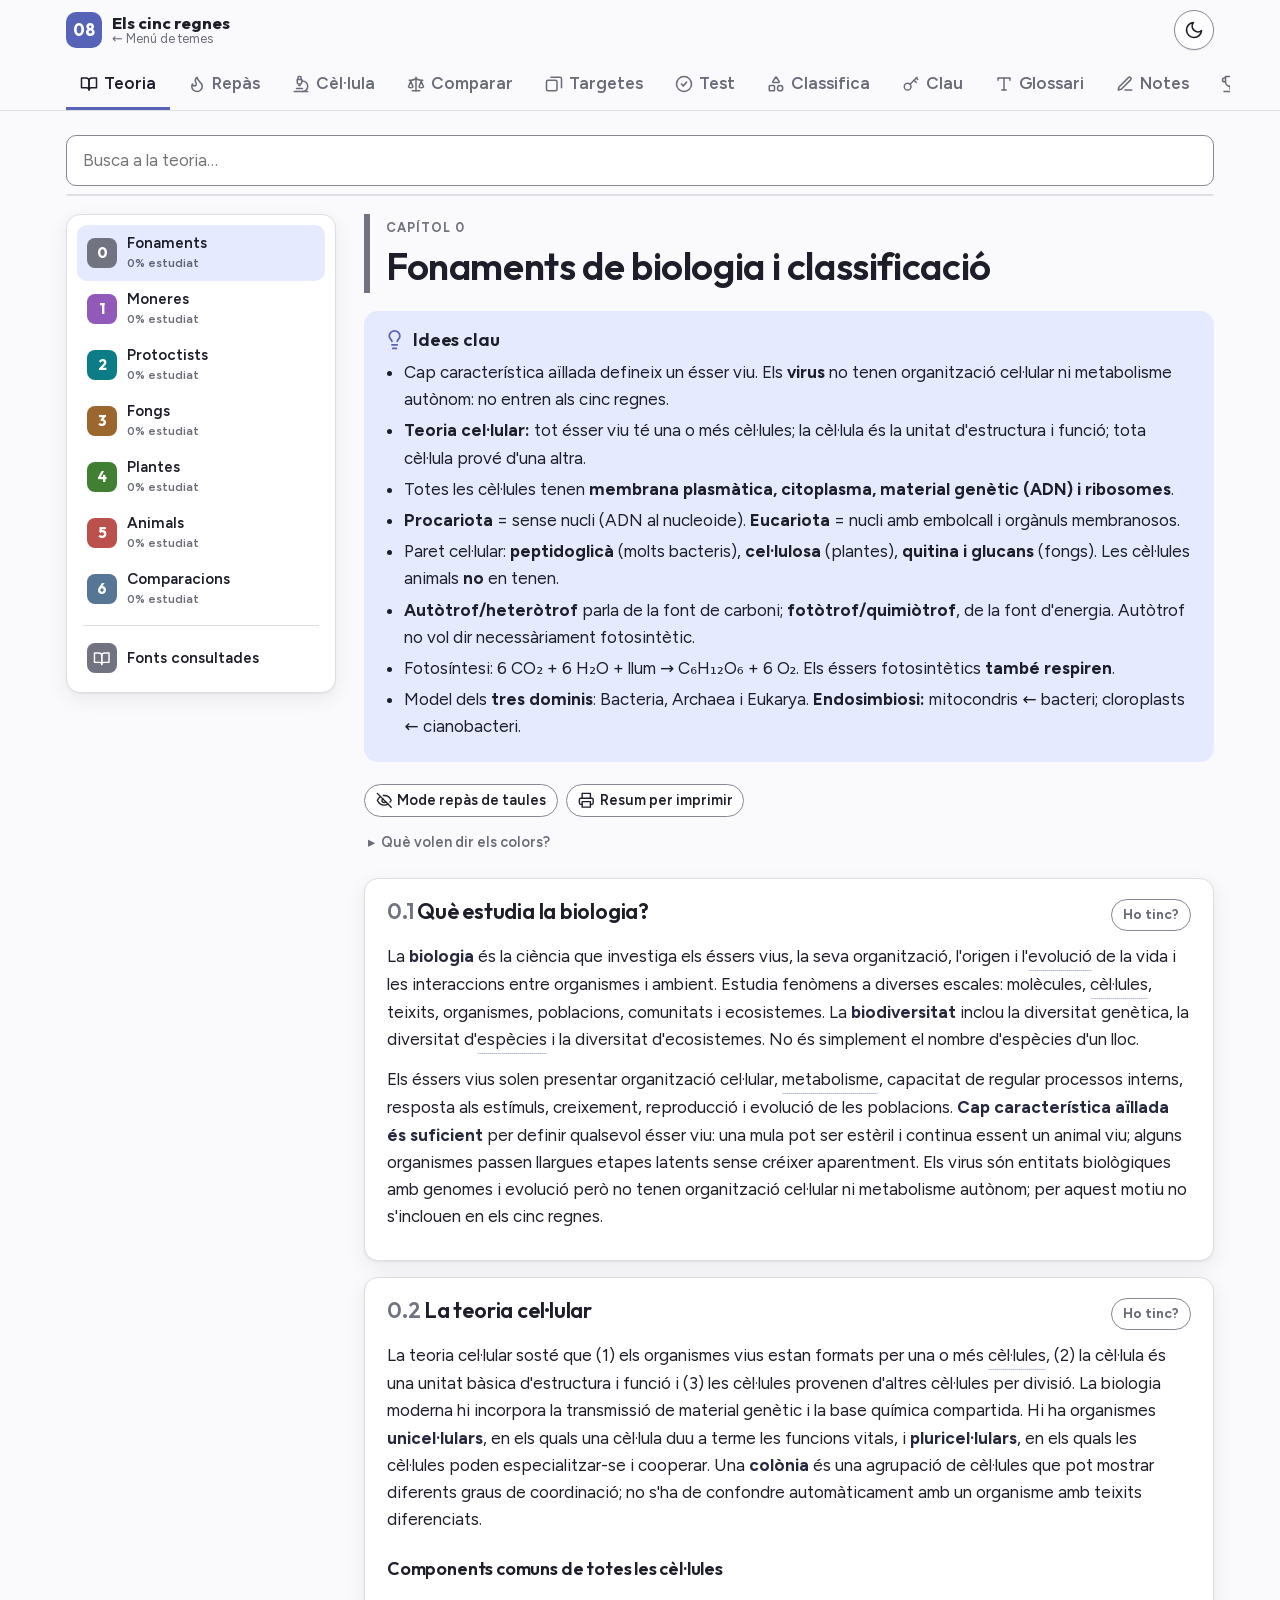
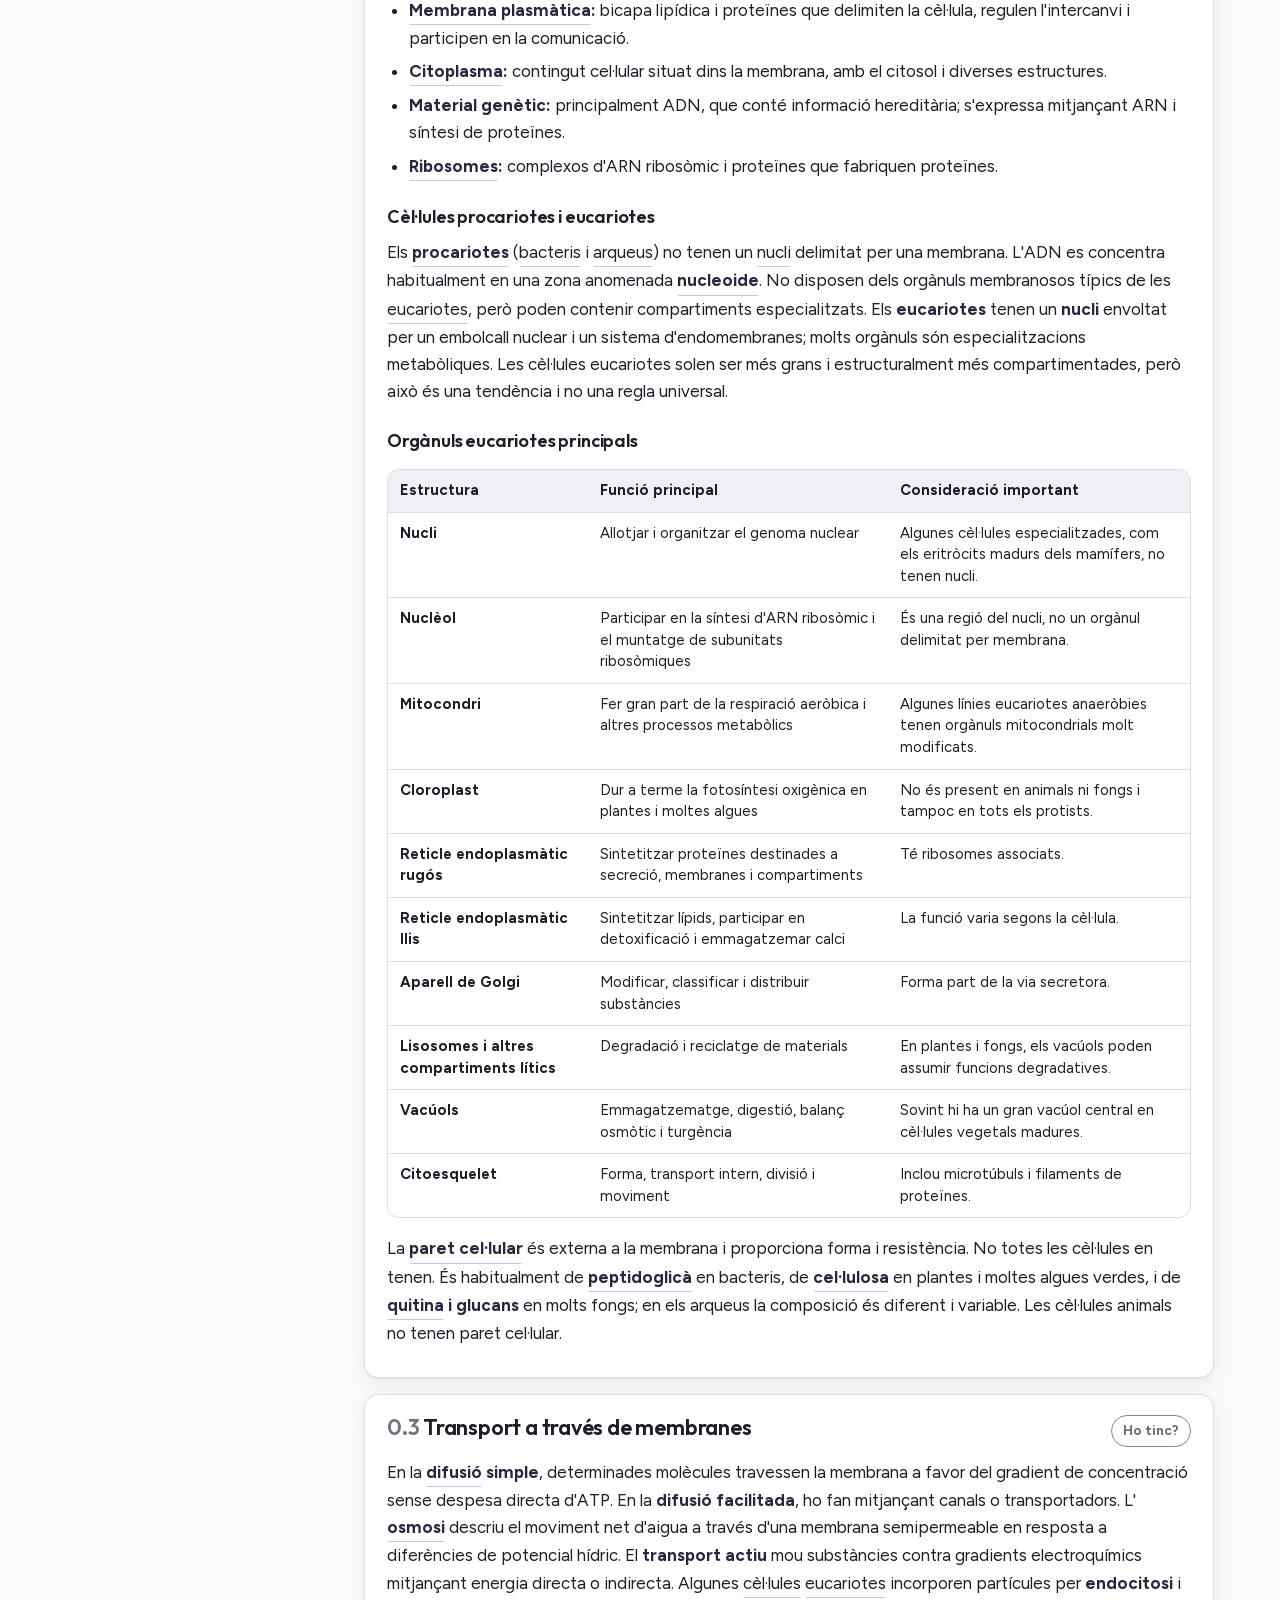
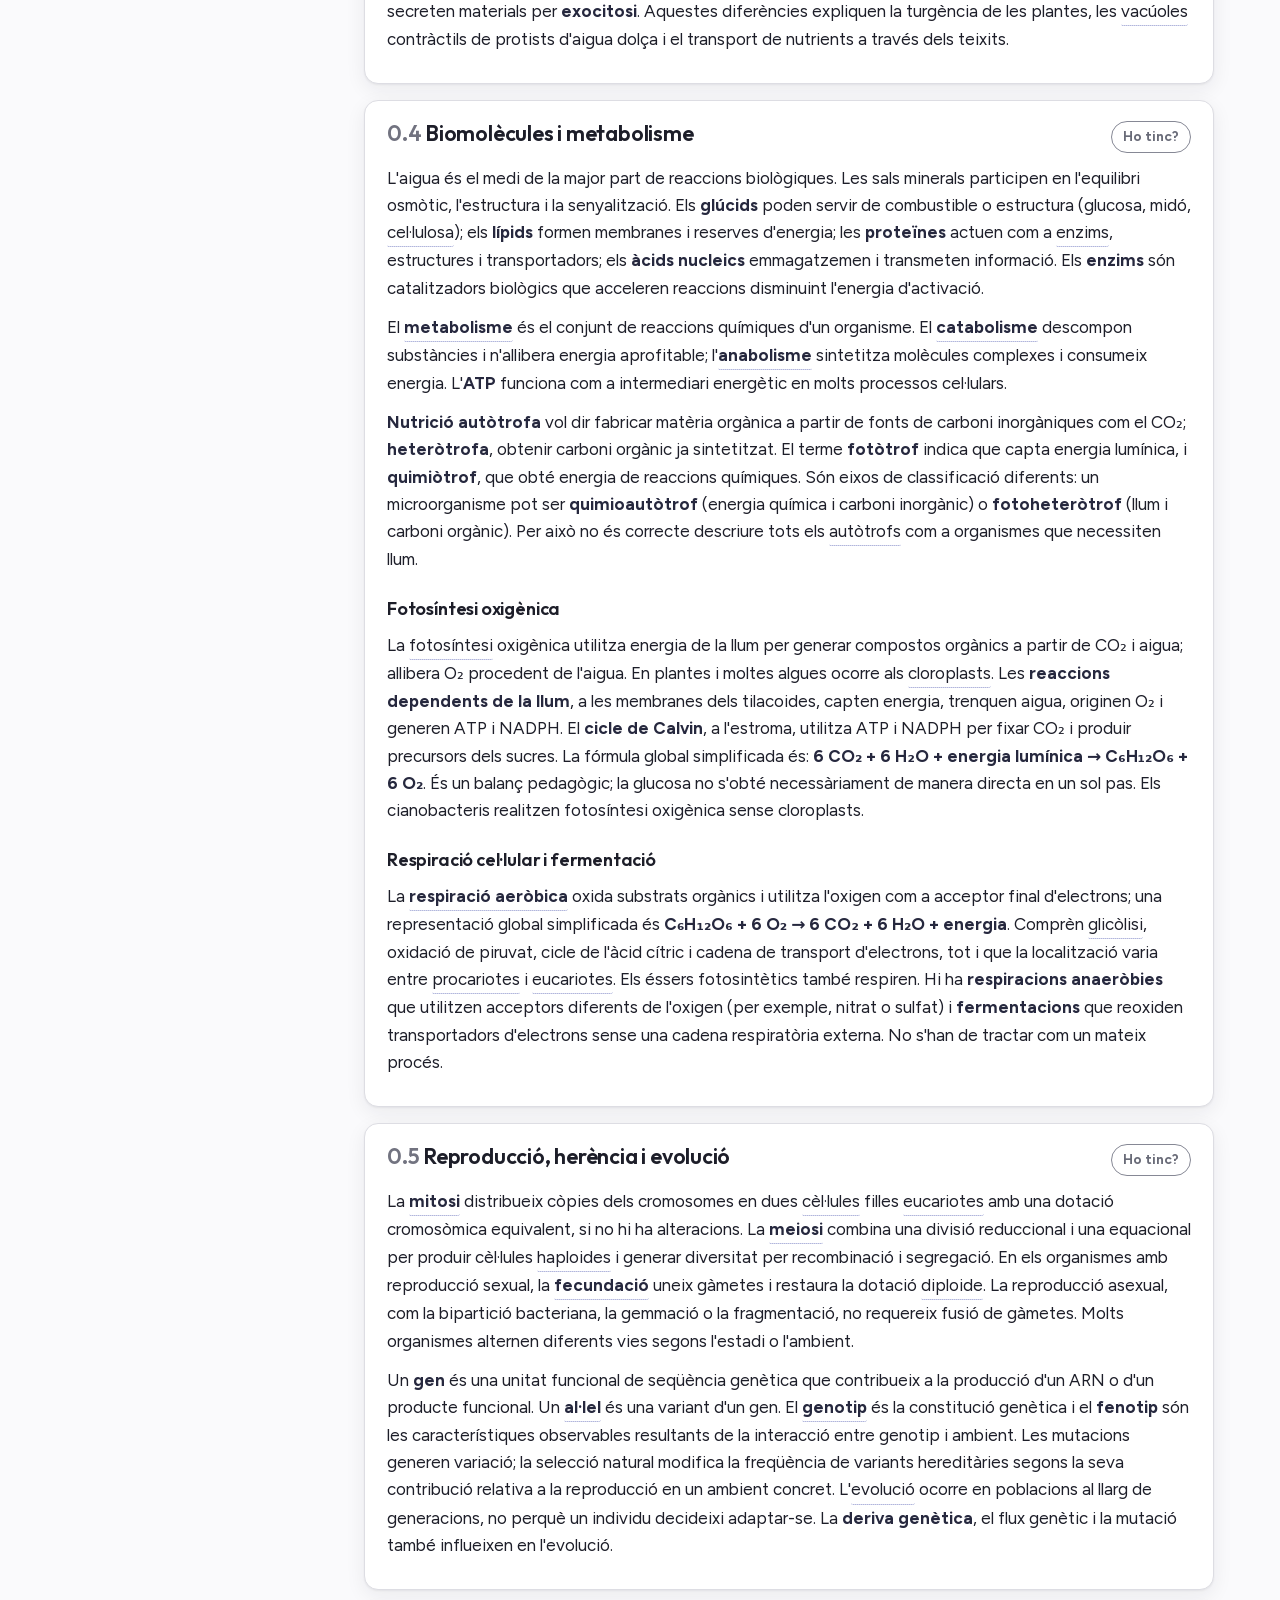
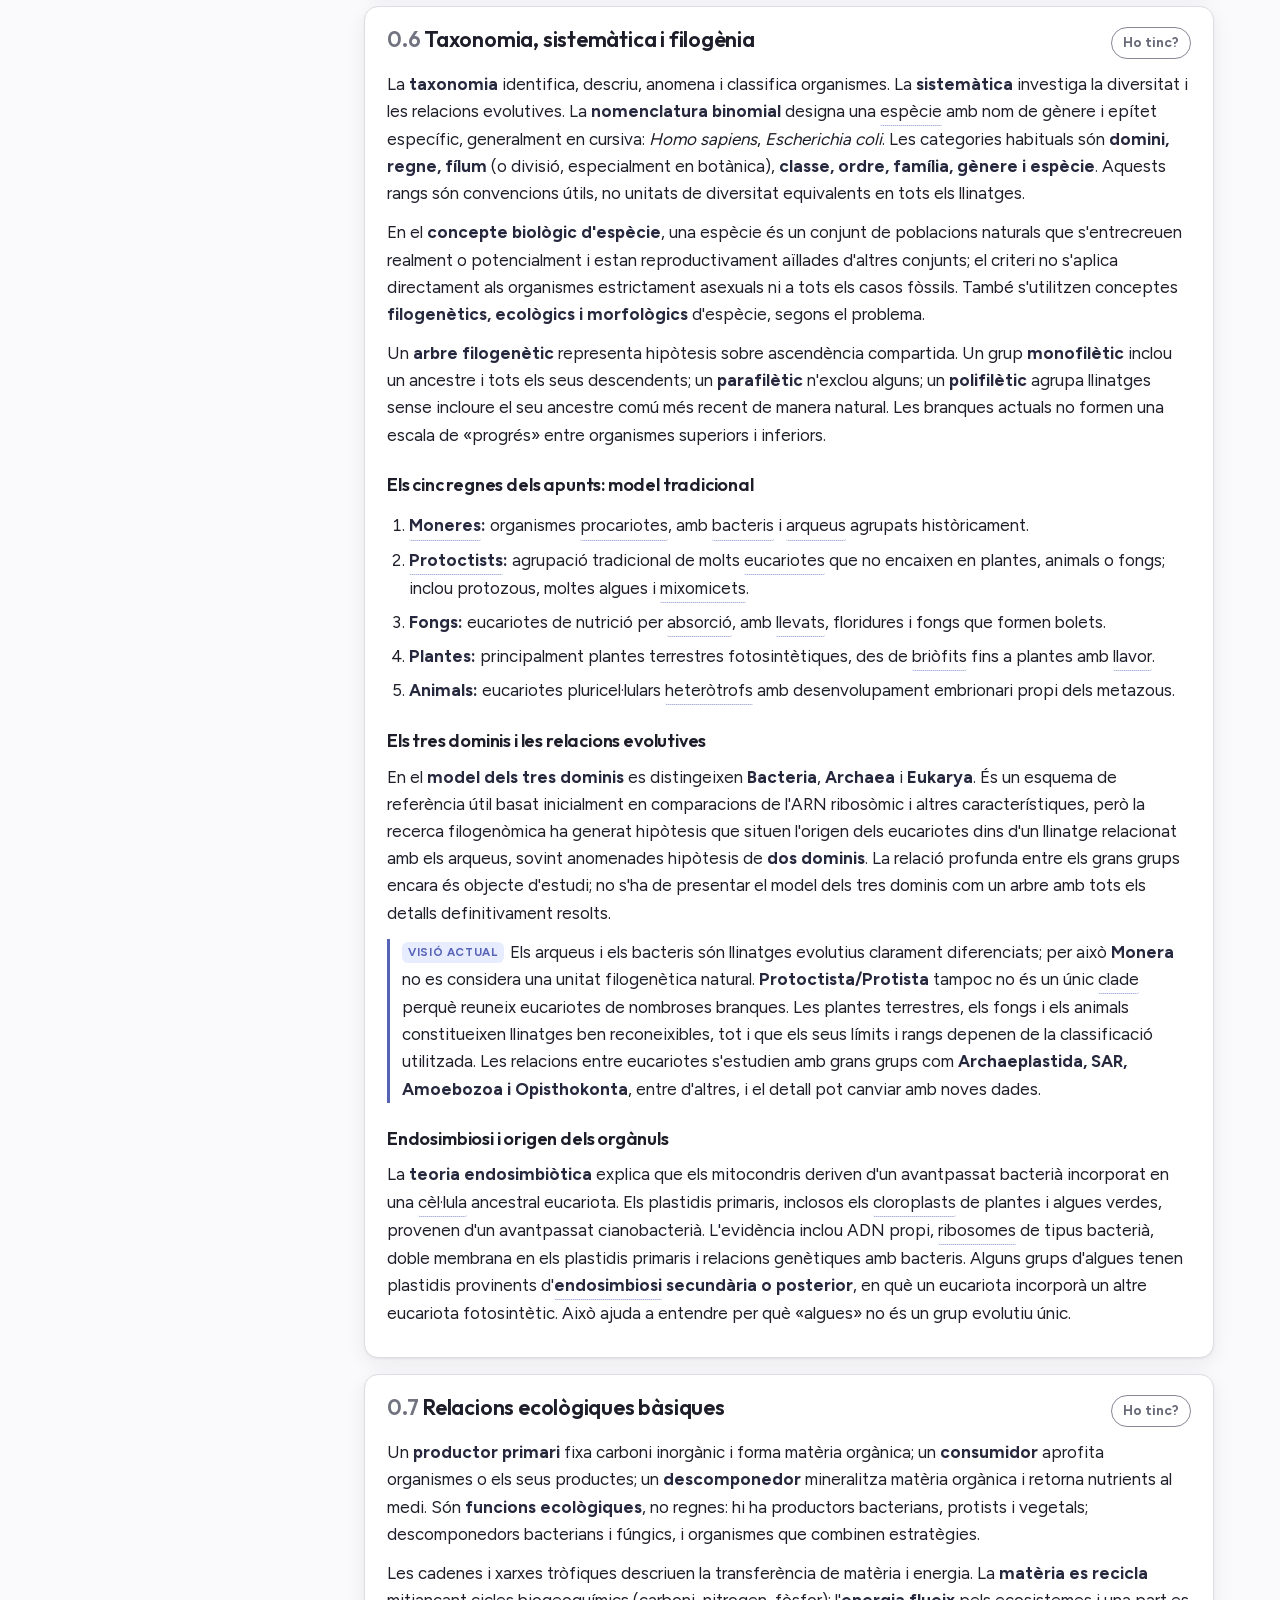
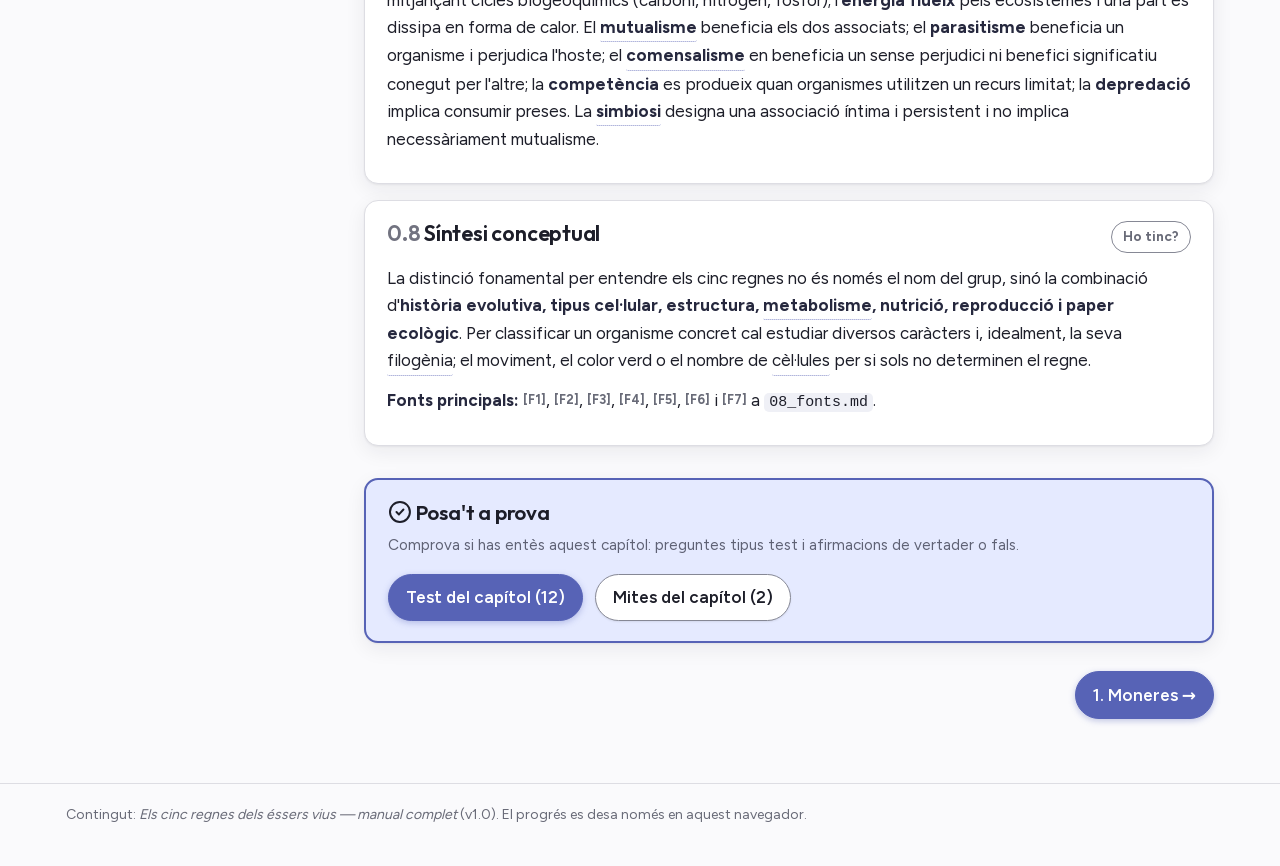
==== tema-08/index.html @ a020dfde "Flechas que no se separan del texto y botones y títulos equilibrados - Las flechas → y ← van unidas " ====
<!doctype html>
<html lang="ca">
<head>
<meta charset="utf-8">
<meta name="viewport" content="width=device-width, initial-scale=1, viewport-fit=cover">
<title>Els cinc regnes</title>
<meta name="description" content="Tema 8: cèl·lules, classificació i els cinc regnes dels éssers vius.">
<meta name="theme-color" content="#5763b6">
<link rel="manifest" href="../manifest.webmanifest">
<link rel="icon" href="../assets/icon.svg" type="image/svg+xml">
<link rel="stylesheet" href="../assets/fonts.css">
<link rel="preload" href="../assets/fonts/figtree-latin.woff2" as="font" type="font/woff2" crossorigin>
<link rel="stylesheet" href="../assets/style.css">
<script src="../assets/comu.js"></script>
</head>
<body>
<a class="skip" href="#main">Salta al contingut</a>
<header class="topbar">
  <div class="wrap">
    <a class="brand" href="../" title="Tornar al menú de temes">
      <span class="brand-mark">08</span>
      <span class="brand-text"><b>Els cinc regnes</b><small>← Menú de temes</small></span>
    </a>
    <span class="spacer"></span>
    <button class="btn theme-toggle" type="button" aria-label="Canvia el tema"></button>
  </div>
  <nav class="tabs" aria-label="Seccions del tema">
    <button class="tab" type="button" data-view="teoria"><i data-i="book"></i> Teoria</button>
    <button class="tab" type="button" data-view="repas"><i data-i="flame"></i> Repàs</button>
    <button class="tab" type="button" data-view="cellula"><i data-i="microscope"></i> Cèl·lula</button>
    <button class="tab" type="button" data-view="comparar"><i data-i="scale"></i> Comparar</button>
    <button class="tab" type="button" data-view="targetes"><i data-i="cards"></i> Targetes</button>
    <button class="tab" type="button" data-view="test"><i data-i="check"></i> Test</button>
    <button class="tab" type="button" data-view="classifica"><i data-i="shapes"></i> Classifica</button>
    <button class="tab" type="button" data-view="clau"><i data-i="key"></i> Clau</button>
    <button class="tab" type="button" data-view="glossari"><i data-i="type"></i> Glossari</button>
    <button class="tab" type="button" data-view="notes"><i data-i="pen"></i> Notes</button>
    <button class="tab" type="button" data-view="progres"><i data-i="trophy"></i> Progrés</button>
  </nav>
</header>

<main class="wrap" id="main" tabindex="-1">
  <!-- TEORIA -->
  <section class="view" id="v-teoria">
    <div class="teoria-search">
      <label class="sr-only" for="t-search">Busca a la teoria</label>
      <input class="search" id="t-search" type="search" placeholder="Busca a la teoria…" autocomplete="off">
      <div id="t-results" class="t-results" aria-live="polite"></div>
    </div>
    <div class="teoria">
      <nav class="card toc" id="toc" aria-label="Capítols"></nav>
      <div>
        <select class="select toc-select" id="toc-select" aria-label="Capítol"></select>
        <div id="chapter"></div>
      </div>
    </div>
  </section>

  <!-- CÈL·LULA -->
  <section class="view" id="v-cellula" hidden>
    <div class="view-head">
      <h1>Explora la cèl·lula</h1>
      <p>Toca qualsevol estructura per veure què és i per a què serveix. A sota tens tres jocs per posar-te a prova.</p>
    </div>
    <div class="cell-toolbar">
      <div class="seg" id="cell-types" role="group" aria-label="Tipus de cèl·lula"></div>
      <label class="switch"><input type="checkbox" id="labels-sw"><span class="switch-track" aria-hidden="true"></span><span class="switch-text">Mostra els noms</span></label>
    </div>
    <div class="cell-layout">
      <div>
        <div class="card cell-stage">
          <div class="game-bar" id="game-bar" hidden></div>
          <div class="sel-bar" id="sel-bar" aria-live="polite"><span class="sel-hint" id="sel-hint">Toca una part del dibuix per veure què és</span></div>
          <div id="cell-svg"></div>
          <div class="game-foot" id="game-foot" hidden></div>
        </div>
      </div>
      <aside class="card info" id="cell-info" aria-live="polite"></aside>
    </div>
    <div class="card game-launch" id="game-launch">
      <div><h2>Posa't a prova</h2><p>Tres jocs per practicar les parts de la cèl·lula.</p></div>
      <div class="game-btns">
        <button class="btn primary" type="button" data-game="find">Troba la part</button>
        <button class="btn" type="button" data-game="name">Com es diu?</button>
        <button class="btn" type="button" data-game="which">Quina cèl·lula la té?</button>
      </div>
    </div>
    <div id="cell-extra"></div>
  </section>

  <!-- COMPARAR -->
  <section class="view" id="v-comparar" hidden>
    <div class="view-head">
      <h1>Compara els regnes</h1>
      <p>Tria dos regnes i compara'ls característica per característica. A sota tens totes les taules comparatives.</p>
    </div>
    <div class="cmp-selector">
      <label class="cmp-label" for="cmp-a">Compara</label>
      <div class="cmp-row">
        <select class="select" id="cmp-a" aria-label="Regne A">
          <option value="1">Moneres</option>
          <option value="2">Protoctists</option>
          <option value="3">Fongs</option>
          <option value="4">Plantes</option>
          <option value="5" selected>Animals</option>
        </select>
        <span class="cmp-and">amb</span>
        <select class="select" id="cmp-b" aria-label="Regne B">
          <option value="1" selected>Moneres</option>
          <option value="2">Protoctists</option>
          <option value="3">Fongs</option>
          <option value="4">Plantes</option>
          <option value="5">Animals</option>
        </select>
        <button class="icon-btn" type="button" id="cmp-swap" aria-label="Intercanvia els regnes">
          <i data-i="swap"></i>
        </button>
      </div>
    </div>
    <div class="duel" id="duel"></div>
    <div id="comp-tables"></div>
  </section>

  <!-- TARGETES -->
  <section class="view" id="v-targetes" hidden>
    <div class="fc-wrap">
      <div class="view-head"><h1>Targetes de memòria</h1><p>Toca la targeta per girar-la i marca si ja la saps.<span class="kbd-only"> Amb el teclat: Espai la gira, ← encara no, → ja ho sé.</span></p></div>
      <div class="fc-controls" id="fc-controls"></div>
      <button class="flashcard" id="flashcard" type="button">
        <span class="fc-inner">
          <span class="fc-face front" id="fc-face-front"><span id="fc-front"></span><span class="hint">Toca per girar<span class="kbd-only"> · Espai</span></span></span>
          <span class="fc-face back" id="fc-face-back" aria-hidden="true"><span id="fc-back"></span><span class="hint">Toca per tornar</span></span>
        </span>
      </button>
      <div class="fc-actions">
        <button class="btn no" id="fc-no" type="button"><i data-i="x"></i> Encara no</button>
        <button class="btn yes" id="fc-yes" type="button"><i data-i="tick"></i> Ja ho sé</button>
      </div>
      <div class="fc-stats" id="fc-stats" aria-live="polite"></div>
      <p class="fc-foot"><button class="btn-text" id="fc-reset" type="button"><i data-i="reset"></i> Esborra el progrés de les targetes</button></p>
    </div>
  </section>

  <!-- TEST -->
  <section class="view" id="v-test" hidden>
    <div class="quiz" id="quiz"></div>
  </section>

  <!-- CLASSIFICA -->
  <section class="view" id="v-classifica" hidden>
    <div class="game">
      <div class="view-head"><h1>A quin regne pertany?</h1><p>Classifica cada organisme segons el model dels cinc regnes dels apunts. Compte amb les trampes!</p></div>
      <div class="streak" id="g-stats" aria-live="polite"></div>
      <div class="card organism" id="g-card"></div>
      <div class="kchoices" id="g-choices"></div>
      <div id="g-fb" aria-live="polite"></div>
    </div>
  </section>

  <!-- GLOSSARI -->
  <section class="view" id="v-glossari" hidden>
    <div class="view-head"><h1>Glossari</h1><p>Busca un terme. Els botons de colors t'obren el capítol on apareix.</p></div>
    <div class="gloss-tools"><input class="search" id="g-search" type="search" placeholder="Busca un terme o una paraula…" aria-label="Busca al glossari"></div>
    <div class="gloss" id="gloss"></div>
  </section>

  <!-- PROGRÉS -->
  <!-- REPÀS D'AVUI -->
  <section class="view" id="v-repas" hidden></section>
  <!-- CLAU DICOTÒMICA -->
  <section class="view" id="v-clau" hidden></section>
  <!-- LES MEVES NOTES -->
  <section class="view" id="v-notes" hidden></section>
  <section class="view" id="v-progres" hidden></section>
</main>

<div id="print-area" aria-hidden="true"></div>

<footer class="foot"><div class="wrap">Contingut: <em>Els cinc regnes dels éssers vius — manual complet</em> (v1.0). El progrés es desa només en aquest navegador.</div></footer>

<nav class="bottomnav" aria-label="Seccions (mòbil)">
  <button class="tab" type="button" data-view="teoria"><i data-i="book"></i> Teoria</button>
  <button class="tab" type="button" data-view="cellula"><i data-i="microscope"></i> Cèl·lula</button>
  <button class="tab" type="button" data-view="test"><i data-i="check"></i> Test</button>
  <button class="tab" type="button" data-view="targetes"><i data-i="cards"></i> Targetes</button>
  <button class="bn-more" type="button" aria-expanded="false" aria-controls="bn-menu"><i data-i="more"></i> Més</button>
</nav>
<div class="bn-menu" id="bn-menu" hidden>
  <button class="tab" type="button" data-view="repas"><i data-i="flame"></i> Repàs d'avui</button>
  <button class="tab" type="button" data-view="comparar"><i data-i="scale"></i> Comparar</button>
  <button class="tab" type="button" data-view="classifica"><i data-i="shapes"></i> Classifica</button>
  <button class="tab" type="button" data-view="clau"><i data-i="key"></i> Clau dicotòmica</button>
  <button class="tab" type="button" data-view="glossari"><i data-i="type"></i> Glossari</button>
  <button class="tab" type="button" data-view="notes"><i data-i="pen"></i> Les meves notes</button>
  <button class="tab" type="button" data-view="progres"><i data-i="trophy"></i> Progrés</button>
</div>

<!-- Barra que apareix en seleccionar text de la teoria -->
<div class="sel-bar" id="sel-bar" hidden>
  <button class="btn small" type="button" id="sel-hl"><i data-i="pen"></i> Subratlla</button>
  <button class="btn small" type="button" id="sel-note">Afegeix una nota</button>
</div>
<dialog class="note-dlg" id="note-dlg" aria-labelledby="note-title">
  <form method="dialog">
    <h2 id="note-title">Nota</h2>
    <blockquote id="note-quote"></blockquote>
    <label class="setup-label" for="note-text">La teva nota</label>
    <textarea id="note-text" rows="4" maxlength="2000"></textarea>
    <div class="note-actions">
      <button class="btn" value="del" type="submit">Esborra el subratllat</button>
      <span class="spacer"></span>
      <button class="btn" value="cancel" type="submit">Cancel·la</button>
      <button class="btn primary" value="save" type="submit">Desa</button>
    </div>
  </form>
</dialog>

<script src="contingut.js" defer></script>
<script src="dades.js" defer></script>
<script src="app.js" defer></script>
</body>
</html>
---- assets/fonts.css ----
/* Figtree — variable weight 400–700, latin */
@font-face {
  font-family: 'Figtree';
  font-style: normal;
  font-weight: 400 700;
  font-display: swap;
  src: url('fonts/figtree-latin.woff2') format('woff2');
  unicode-range: U+0000-00FF, U+0131, U+0152-0153, U+02BB-02BC, U+02C6, U+02DA, U+02DC, U+0304, U+0308, U+0329, U+2000-206F, U+20AC, U+2122, U+2191, U+2193, U+2212, U+2215, U+FEFF, U+FFFD;
}
/* Figtree — variable weight 400–700, latin-ext */
@font-face {
  font-family: 'Figtree';
  font-style: normal;
  font-weight: 400 700;
  font-display: swap;
  src: url('fonts/figtree-latin-ext.woff2') format('woff2');
  unicode-range: U+0100-02BA, U+02BD-02C5, U+02C7-02CC, U+02CE-02D7, U+02DD-02FF, U+0304, U+0308, U+0329, U+1D00-1DBF, U+1E00-1E9F, U+1EF2-1EFF, U+2020, U+20A0-20AB, U+20AD-20C4, U+2113, U+2C60-2C7F, U+A720-A7FF;
}
/* Outfit — variable weight 600–700, latin */
@font-face {
  font-family: 'Outfit';
  font-style: normal;
  font-weight: 600 700;
  font-display: swap;
  src: url('fonts/outfit-latin.woff2') format('woff2');
  unicode-range: U+0000-00FF, U+0131, U+0152-0153, U+02BB-02BC, U+02C6, U+02DA, U+02DC, U+0304, U+0308, U+0329, U+2000-206F, U+20AC, U+2122, U+2191, U+2193, U+2212, U+2215, U+FEFF, U+FFFD;
}
/* Outfit — variable weight 600–700, latin-ext */
@font-face {
  font-family: 'Outfit';
  font-style: normal;
  font-weight: 600 700;
  font-display: swap;
  src: url('fonts/outfit-latin-ext.woff2') format('woff2');
  unicode-range: U+0100-02BA, U+02BD-02C5, U+02C7-02CC, U+02CE-02D7, U+02DD-02FF, U+0304, U+0308, U+0329, U+1D00-1DBF, U+1E00-1E9F, U+1EF2-1EFF, U+2020, U+20A0-20AB, U+20AD-20C4, U+2113, U+2C60-2C7F, U+A720-A7FF;
}
---- assets/style.css ----
/* Català: el punt volat de «l·l» surt d'una font del sistema amb més aire (Outfit/Figtree el dibuixen massa estret i sembla una «H»).
   Només afecta el caràcter U+00B7; la resta de lletres continuen amb Outfit/Figtree. */
@font-face { font-family: "PuntVolat"; src: local("Helvetica Neue"), local("HelveticaNeue"), local("Helvetica"), local("Arial"), local("Segoe UI"), local("Roboto"); unicode-range: U+00B7; }

/* ===== Biologia per a mestres — estils compartits ===== */

/* ---------- Tokens + mode fosc ---------- */
:root {
  --bg: #fafafc;
  --surface: #ffffff;
  --surface-2: #eff0f6;
  --ink: #1d1e29;
  --muted: #696b78;
  --muted-on-soft: #5f6275;
  --line: #dddde3;
  --line-strong: #868895;
  --accent: #5763b6;
  --accent-soft: #e5eaff;
  --on-accent: #ffffff;
  --k0: #727380;
  --k1: #925ab8;
  --k2: #0c7d87;
  --k3: #9c672e;
  --k4: #418032;
  --k5: #bc504c;
  --k6: #577594;
  --k8: #7b6f66;
  --on-k: #ffffff;
  --b-clas: #8a6241;
  --b-clas-bg: #fae9dd;
  --b-act: #5763b6;
  --b-act-bg: #e7ecff;
  --b-pre: #a74a72;
  --b-pre-bg: #fee5ee;
  --ok: #417843;
  --ok-bg: #dff4df;
  --bad: #b14554;
  --bad-bg: #ffe6e7;
  --shadow: 0 1px 2px rgb(30 28 45 / .06), 0 6px 20px rgb(30 28 45 / .07);
  --radius: 14px;
  --font-body: "PuntVolat", "Figtree", system-ui, -apple-system, "Segoe UI", sans-serif;
  --font-display: "PuntVolat", "Outfit", "Figtree", system-ui, sans-serif;
  color-scheme: light;
}
@media (prefers-color-scheme: dark) {
  :root:not([data-theme="light"]) {
    --bg: #0e0f15; --surface: #17181f; --surface-2: #202129; --ink: #eaebf2; --muted: #8c8e9c; --muted-on-soft: #9a9db1;
    --line: #2e3038; --line-strong: #696b78; --accent: #8a99e3; --accent-soft: #252b4c; --on-accent: #10111a;
    --k0: #9c9da9; --k1: #b787d9; --k2: #60acb5; --k3: #c39465; --k4: #79af6d; --k5: #df7f78; --k6: #87a1be; --k8: #a79c94; --on-k: #10111a;
    --b-clas: #c9a68b; --b-clas-bg: #382b20; --b-act: #9ba9f0; --b-act-bg: #262b48; --b-pre: #e292b1; --b-pre-bg: #42222f;
    --ok: #8ebc8f; --ok-bg: #213321; --bad: #ec9097; --bad-bg: #462125;
    --shadow: 0 1px 2px rgb(0 0 0 / .3), 0 6px 20px rgb(0 0 0 / .25);
    color-scheme: dark;
  }
}
:root[data-theme="dark"] {
  --bg: #0e0f15; --surface: #17181f; --surface-2: #202129; --ink: #eaebf2; --muted: #8c8e9c; --muted-on-soft: #9a9db1;
  --line: #2e3038; --line-strong: #696b78; --accent: #8a99e3; --accent-soft: #252b4c; --on-accent: #10111a;
  --k0: #9c9da9; --k1: #b787d9; --k2: #60acb5; --k3: #c39465; --k4: #79af6d; --k5: #df7f78; --k6: #87a1be; --k8: #a79c94; --on-k: #10111a;
  --b-clas: #c9a68b; --b-clas-bg: #382b20; --b-act: #9ba9f0; --b-act-bg: #262b48; --b-pre: #e292b1; --b-pre-bg: #42222f;
  --ok: #8ebc8f; --ok-bg: #213321; --bad: #ec9097; --bad-bg: #462125;
  --shadow: 0 1px 2px rgb(0 0 0 / .3), 0 6px 20px rgb(0 0 0 / .25);
  color-scheme: dark;
}

/* ---------- Base ---------- */
*, *::before, *::after { box-sizing: border-box; }
html { -webkit-text-size-adjust: 100%; scroll-padding-top: 130px; font-feature-settings: "locl" 0; }
body {
  margin: 0; background: var(--bg); color: var(--ink);
  font-family: var(--font-body); font-size: 17px; line-height: 1.6;
}
a { color: var(--accent); }
button, input, select { font: inherit; color: inherit; }
button { cursor: pointer; }
:focus-visible { outline: 3px solid var(--accent); outline-offset: 2px; border-radius: 6px; }
h1, h2, h3, h4 { font-family: var(--font-display); line-height: 1.2; font-weight: 600; letter-spacing: -0.01em; }
.wrap { max-width: 1180px; margin: 0 auto; padding: 0 16px; }
.muted { color: var(--muted); }
.sr-only { position: absolute; width: 1px; height: 1px; overflow: hidden; clip: rect(0 0 0 0); white-space: nowrap; }

/* ---------- Botons ---------- */
.btn {
  display: inline-flex; align-items: center; gap: .45em; justify-content: center;
  padding: .55em 1em; border-radius: 999px; border: 1.5px solid var(--line);
  background: var(--surface); font-weight: 600; text-decoration: none; color: var(--ink);
  transition: background .15s, border-color .15s, transform .1s;
  cursor: pointer;
}
.btn:hover { border-color: var(--accent); }
.btn:active { transform: translateY(1px); }
.btn.primary { background: var(--accent); border-color: var(--accent); color: var(--on-accent); }
.btn.small { padding: .35em .8em; font-size: .9rem; }
.btn[disabled] { opacity: .45; cursor: not-allowed; }
.chip {
  display: inline-flex; align-items: center; gap: .35em; padding: .25em .75em; border-radius: 999px;
  border: 1.5px solid var(--line); background: var(--surface); font-size: .9rem; font-weight: 600;
}
.chip[aria-pressed="true"] { background: var(--accent); border-color: var(--accent); color: var(--on-accent); }

/* ---------- Capçalera ---------- */
.topbar {
  position: sticky; top: 0; z-index: 20; background: color-mix(in srgb, var(--bg) 92%, transparent);
  backdrop-filter: blur(8px); border-bottom: 1px solid var(--line);
}
.topbar .wrap { display: flex; align-items: center; gap: 12px; min-height: 60px; }
.brand { display: flex; align-items: center; gap: 10px; text-decoration: none; color: var(--ink); min-width: 0; }
.brand-mark {
  width: 36px; height: 36px; border-radius: 10px; background: var(--accent); color: var(--on-accent);
  display: grid; place-items: center; font-family: var(--font-display); font-weight: 700; flex: none;
}
.brand-text { display: flex; flex-direction: column; line-height: 1.15; min-width: 0; }
.brand-text b { font-family: var(--font-display); font-size: 1.05rem; white-space: nowrap; overflow: hidden; text-overflow: ellipsis; }
.brand-text small { color: var(--muted); font-size: .8rem; white-space: nowrap; overflow: hidden; text-overflow: ellipsis; }
.spacer { flex: 1; }
.theme-toggle { width: 40px; height: 40px; padding: 0; border-radius: 50%; flex: none; }
.theme-toggle svg { width: 20px; height: 20px; }

/* ---------- Pestanyes ---------- */
.tabs { display: flex; gap: 4px; overflow-x: auto; scrollbar-width: none; padding: 0 16px; max-width: 1180px; margin: 0 auto; }
.tabs::-webkit-scrollbar { display: none; }
.tab {
  border: 0; background: none; padding: 10px 14px; border-bottom: 3px solid transparent; font-weight: 600;
  color: var(--muted); white-space: nowrap; display: inline-flex; gap: 6px; align-items: center;
  min-height: 44px;
}
.tab[aria-current="page"] { color: var(--ink); border-bottom-color: var(--accent); }
.tab svg { width: 18px; height: 18px; }

/* ---------- Targetes genèrics ---------- */
.card { background: var(--surface); border: 1px solid var(--line); border-radius: var(--radius); box-shadow: var(--shadow); }
.panel { padding: 20px; }
main { padding: 24px 0 64px; }
main.wrap { padding-top: 24px; padding-bottom: 64px; }
main:focus { outline: none; }
.view[hidden] { display: none !important; }
.view-head { display: flex; flex-wrap: wrap; flex-direction: column; align-items: flex-start; gap: 6px; margin-bottom: 18px; }
.view-head h1 { margin: 0; font-size: clamp(1.6rem, 4vw, 2.2rem); }
.view-head p { margin: 0; color: var(--muted); max-width: 65ch; }

/* ---------- Icones ---------- */
.i { width: 1.15em; height: 1.15em; flex: none; vertical-align: -0.2em; }
.tab .i { width: 18px; height: 18px; }
.keyideas h2 .i { color: var(--accent); }
.info .where .i { /* inherits from .info .where */ }
.organism .clue .i { margin-right: 4px; color: var(--b-clas); }
.done-toggle .i { width: 1em; height: 1em; }
.icon-btn .i { width: 18px; height: 18px; }

/* ---------- Components comuns ---------- */
.info { padding: 20px; position: sticky; top: 128px; }
.info h2 { margin: 0 0 6px; }
.info .where { font-size: .85rem; color: var(--muted); font-weight: 600; margin-bottom: 8px; display: flex; align-items: center; gap: 6px; }
.fc-face .term, .fc-face .def { display: block; }
.fc-inner { display: grid; position: relative; width: 100%; height: auto; transition: transform .5s; transform-style: preserve-3d; }
.skip { position: absolute; left: 16px; top: -60px; z-index: 50; background: var(--accent); color: var(--on-accent); padding: .6em 1em; border-radius: 10px; font-weight: 700; text-decoration: none; }
.skip:focus { top: 10px; }

/* ---------- Menú principal ---------- */
.hero { padding: 40px 0 8px; }
.hero h1 { font-size: clamp(2rem, 6vw, 3.2rem); margin: 0 0 8px; }
.hero p { margin: 0; color: var(--muted); max-width: 62ch; font-size: 1.05rem; }
.temes { display: grid; grid-template-columns: repeat(auto-fill, minmax(min(250px, 100%), 1fr)); gap: 16px; margin-top: 28px; }
.tema {
  position: relative; display: flex; flex-direction: column; gap: 8px; padding: 20px; text-decoration: none; color: var(--ink);
  min-height: 190px; transition: transform .15s, border-color .15s;
}
a.tema:hover { transform: translateY(-3px); border-color: var(--accent); }
.tema .num { font-family: var(--font-display); font-size: 2.6rem; line-height: 1; color: var(--accent); font-weight: 700; }
.tema h2 { margin: 0; font-size: 1.25rem; }
.tema p { margin: 0; color: var(--muted); font-size: .95rem; }
.tema.off { opacity: .6; box-shadow: none; border-style: dashed; min-height: 150px; }
.tema.off .num { color: var(--muted); }
.tema .tag { align-self: flex-start; font-size: .75rem; font-weight: 700; text-transform: uppercase; letter-spacing: .06em; padding: .15em .6em; border-radius: 999px; background: var(--surface-2); color: var(--muted); }
.tema .tag.on { background: var(--accent-soft); color: var(--accent); }
.progress { height: 8px; border-radius: 999px; background: var(--surface-2); overflow: hidden; margin-top: auto; }
.progress > span { display: block; height: 100%; background: var(--accent); width: 0; transition: width .4s; }
.dots { display: flex; gap: 5px; }
.dots i { width: 12px; height: 12px; border-radius: 50%; display: block; }
.feature { display: grid; grid-template-columns: auto 1fr; gap: 8px 28px; padding: 28px; margin-top: 28px; border-top: 6px solid var(--accent); }
.feature-num { font-family: var(--font-display); font-weight: 700; font-size: clamp(3.5rem, 10vw, 6rem); line-height: .9; color: var(--accent); }
.feature-body { display: flex; flex-direction: column; gap: 10px; min-width: 0; }
.feature h2 { margin: 0; font-size: clamp(1.6rem, 4vw, 2.2rem); }
.feature p { margin: 0; color: var(--muted); max-width: 60ch; }
.feature .tag { align-self: flex-start; font-size: .75rem; font-weight: 700; text-transform: uppercase; letter-spacing: .06em; padding: .2em .7em; border-radius: 999px; background: var(--accent-soft); color: var(--accent); }
.feature-prog { display: grid; gap: 6px; max-width: 420px; margin-top: 4px; }
.feature-prog small { color: var(--muted); }
.feature-actions { display: flex; flex-wrap: wrap; gap: 10px; margin-top: 6px; }
.altres { margin-top: 40px; }
.altres h2 { font-size: 1.15rem; margin: 0 0 12px; color: var(--muted); }
.altres-list { list-style: none; margin: 0; padding: 0; display: grid; grid-template-columns: repeat(auto-fill, minmax(min(220px, 100%), 1fr)); gap: 8px; }
.altres-list li { display: flex; align-items: center; gap: 12px; padding: 10px 14px; border: 1.5px dashed var(--line); border-radius: 12px; color: var(--muted); }
.altres-list b { display: block; color: var(--ink); font-weight: 600; }
.altres-list small { font-size: .82rem; }
.mini-num { font-family: var(--font-display); font-weight: 700; font-size: 1.3rem; color: var(--muted); }

/* ---------- Teoria ---------- */
.teoria { display: grid; grid-template-columns: 270px 1fr; gap: 28px; align-items: start; }
.teoria-search { margin-bottom: 18px; position: relative; }
.teoria-search .search { width: 100%; }
.toc { position: sticky; top: 128px; padding: 10px; max-height: calc(100vh - 150px); overflow: auto; }
.toc-item {
  display: flex; align-items: center; gap: 10px; width: 100%; padding: 9px 10px; border: 0; border-radius: 10px;
  background: none; text-align: left; font-weight: 600; font-size: .95rem;
}
.toc-item:hover { background: var(--surface-2); }
.toc-item[aria-current="true"] { background: var(--accent-soft); }
.toc-item .n {
  flex: none; width: 30px; height: 30px; border-radius: 8px; display: grid; place-items: center; color: var(--on-k);
  font-family: var(--font-display); font-weight: 700; background: var(--kc, var(--k0));
}
.toc-item .t { flex: 1; min-width: 0; line-height: 1.25; }
.toc-item .p { font-size: .75rem; color: var(--muted); font-weight: 600; }
.toc-select { display: none; }
.toc-sep { border: 0; border-top: 1px solid var(--line); margin: 8px 6px; }
.chapter-head { border-left: 6px solid var(--kc, var(--k0)); padding: 4px 0 4px 16px; margin-bottom: 18px; }
.chapter-head .kicker { font-size: .8rem; font-weight: 700; letter-spacing: .08em; text-transform: uppercase; color: var(--kc, var(--muted)); }
.chapter-head h1 { margin: 4px 0 0; font-size: clamp(1.7rem, 4.5vw, 2.4rem); }
.tools { display: flex; flex-wrap: wrap; gap: 8px; align-items: center; margin: 0 0 18px; }
.tools .legend-box { flex: 1 1 100%; }
.keyideas { padding: 18px 20px; margin-bottom: 22px; background: var(--accent-soft); border: 0; box-shadow: none; }
.keyideas h2 { margin: 0 0 8px; font-size: 1.15rem; display: flex; align-items: center; gap: 8px; }
.keyideas ul { margin: 0; padding-left: 1.2em; }
.keyideas li { margin: 4px 0; }
.sec { padding: 6px 22px 18px; margin-bottom: 16px; scroll-margin-top: 130px; }
.sec-head { display: flex; align-items: flex-start; gap: 12px; padding-top: 14px; }
.sec-head h2 { flex: 1; margin: 0; font-size: 1.35rem; }
.sec-head .secnum { color: var(--kc, var(--muted)); }
.done-toggle {
  flex: none; display: inline-flex; align-items: center; gap: 6px; border: 1.5px solid var(--line); background: var(--surface);
  border-radius: 999px; padding: .3em .8em; font-size: .85rem; font-weight: 700; color: var(--muted);
}
.done-toggle[aria-pressed="true"] { background: var(--ok-bg); border-color: var(--ok); color: var(--ok); }
.sec.done { border-color: color-mix(in srgb, var(--ok) 45%, var(--line)); }
.sec.resume { box-shadow: 0 0 0 3px var(--accent), var(--shadow); transition: box-shadow .6s; }
.resume-note { display: flex; align-items: center; gap: 6px; margin: 14px 0 0; padding: 8px 12px; border-radius: 10px; background: var(--accent-soft); color: var(--accent); font-weight: 700; font-size: .9rem; }
.prose h3 { font-size: 1.12rem; margin: 1.4em 0 .4em; }
.prose h4 { font-size: 1rem; margin: 1.2em 0 .3em; }
.prose p { margin: .7em 0; max-width: 75ch; }
.prose ul, .prose ol { padding-left: 1.3em; max-width: 75ch; }
.prose li { margin: .35em 0; }
.prose strong { color: color-mix(in srgb, var(--ink) 85%, var(--accent)); }
.prose blockquote { margin: 1em 0; padding: .6em 1em; border-left: 4px solid var(--line); color: var(--muted); }
.prose code { font-size: .88em; background: var(--surface-2); padding: .1em .35em; border-radius: 5px; }
.prose a { word-break: break-all; }
.ref-sec { box-shadow: none; }
.badge {
  display: inline-block; font-family: var(--font-body); font-size: .72rem; font-weight: 700; text-transform: uppercase;
  letter-spacing: .05em; padding: .12em .55em; border-radius: 6px; vertical-align: .12em; margin-right: .2em; white-space: nowrap;
}
.b-clas { color: var(--b-clas); background: var(--b-clas-bg); }
.b-act { color: var(--b-act); background: var(--b-act-bg); }
.b-pre { color: var(--b-pre); background: var(--b-pre-bg); }
.ref { font-size: .75em; color: var(--muted); font-weight: 700; vertical-align: .15em; }
p.has-clas { border-left: 3px solid var(--b-clas); padding-left: 12px; }
p.has-act { border-left: 3px solid var(--b-act); padding-left: 12px; }
p.has-pre { border-left: 3px solid var(--b-pre); padding-left: 12px; }
.legend-box summary {
  cursor: pointer;
  color: var(--muted);
  font-weight: 600;
  font-size: .9rem;
  padding: 6px 4px;
  list-style: none;
  display: flex;
  align-items: center;
  gap: 6px;
  user-select: none;
}
.legend-box summary::-webkit-details-marker { display: none; }
.legend-box summary::before {
  content: '▸';
  display: inline-block;
  transition: transform .15s ease;
  flex-shrink: 0;
}
.legend-box[open] summary::before { transform: rotate(90deg); }
.legend-list {
  list-style: none;
  margin: 8px 0 0;
  padding: 12px 14px;
  background: var(--surface);
  border: 1px solid var(--line);
  border-radius: 12px;
}
.legend-list li { margin: 6px 0; }
.legend-list li:first-child { margin-top: 0; }
.legend-list li:last-child { margin-bottom: 0; }
.legend-list .badge { vertical-align: middle; }
.chapter-nav { display: flex; justify-content: space-between; gap: 12px; margin-top: 28px; flex-wrap: wrap; }
.t-results { max-height: 420px; overflow-y: auto; background: var(--surface); border: 1px solid var(--line); border-radius: 12px; margin-top: 8px; }
.t-result { display: flex; flex-direction: column; gap: 2px; padding: 10px 14px; border-bottom: 1px solid var(--line); color: var(--ink); text-decoration: none; transition: background .15s; min-height: 48px; justify-content: center; }
.t-result:last-child { border-bottom: none; }
.t-result:hover, .t-result:focus-visible { background: var(--surface-2); }
.t-title { font-weight: 700; font-size: .9rem; }
.t-snippet { font-size: .9rem; color: var(--muted); line-height: 1.4; }
.t-snippet mark { background: color-mix(in srgb, var(--accent) 25%, transparent); color: inherit; border-radius: 3px; padding: 0 2px; }
.t-no-results { padding: 14px; margin: 0; color: var(--muted); font-size: .9rem; text-align: center; }

/* ---------- Taules d'estudi ---------- */
.table-wrap { overflow-x: auto; margin: 1em 0; border: 1px solid var(--line); border-radius: 12px; background: var(--surface); }
.study-table { border-collapse: collapse; width: 100%; font-size: .93rem; line-height: 1.45; }
.study-table th, .study-table td { padding: 10px 12px; border-bottom: 1px solid var(--line); text-align: left; vertical-align: top; }
.study-table th { background: var(--surface-2); font-weight: 700; position: sticky; top: 0; }
.study-table tr:last-child td { border-bottom: 0; }
.study-table td:first-child { font-weight: 700; }
.study-table tfoot td { font-weight: 600; border-top: 2px solid var(--line); padding: 10px 8px; }
.hide-mode .study-table td:not(:first-child) { cursor: pointer; position: relative; }
.hide-mode .study-table td:not(:first-child):not(.shown) { color: transparent; }
.hide-mode .study-table td:not(:first-child):not(.shown) * { color: transparent !important; background: transparent !important; }
.hide-mode .study-table td:not(:first-child):not(.shown)::after {
  content: "toca per veure"; position: absolute; inset: 6px; border-radius: 8px; background: var(--surface-2);
  display: grid; place-items: center; color: var(--muted); font-size: .78rem; font-weight: 700;
}
.hide-mode .study-table td.shown { background: var(--accent-soft); }
.hide-mode .study-table td[tabindex]:focus-visible { outline: 3px solid var(--accent); outline-offset: -3px; }

/* ---------- Cèl·lula ---------- */
.cell-layout { display: grid; grid-template-columns: minmax(0, 1.25fr) minmax(0, 1fr); gap: 20px; align-items: start; }
.cell-stage { padding: 14px; }
#cell-svg > svg { width: 100%; height: auto; display: block; }
.cell-labels { pointer-events: none; display: none; }
#cell-svg svg.show-labels .cell-labels { display: inline; }
.lbl { font: 700 11px var(--font-body); fill: #1d2a22; stroke: #ffffff; stroke-width: 3px; paint-order: stroke; stroke-linejoin: round; }
svg.has-sel .lbl:not(.on) { opacity: .25; }
.part { cursor: pointer; }
.part:hover > *, .part:focus-visible > * { filter: brightness(1.12) drop-shadow(0 0 4px rgb(0 0 0 / .25)); }
/* Selecció: la resta de parts s'apaguen i la triada brilla */
.part { transition: opacity .25s; }
svg.has-sel .part:not(.sel) { opacity: .18; }
.part.sel > * { filter: drop-shadow(0 0 2px #fff) drop-shadow(0 0 6px #ffd23f) drop-shadow(0 0 12px #ffb000); }
.part.sel { animation: glow 1.6s ease-in-out infinite; }
@keyframes glow { 50% { filter: brightness(1.25); } }
@media (prefers-reduced-motion: reduce) { .part.sel { animation: none; } }
.part:focus, .part:focus-visible { outline: none; }
.part-list { display: flex; flex-wrap: wrap; gap: 6px; margin-top: 14px; }
.part-list .chip[aria-pressed="true"] { background: var(--accent); }

/* ---------- Comparar ---------- */
.cmp-selector { display: flex; flex-wrap: wrap; align-items: center; gap: 8px; margin-bottom: 18px; }
.cmp-label { font-weight: 600; font-size: .95rem; }
.cmp-row { display: flex; align-items: center; gap: 6px; flex-wrap: wrap; }
.cmp-row select { width: auto; min-width: 130px; border-left: 4px solid var(--accent); }
.cmp-and { font-weight: 600; color: var(--muted); font-size: 1rem; }
/* icon-btn swap: 44 px mínim a mòbil */
#cmp-swap { width: 44px; height: 44px; margin: 0; border-radius: 50%; }
.duel { display: grid; grid-template-columns: 1fr 1fr; gap: 14px; }
.duel .card { padding: 18px; border-top: 6px solid var(--kc); }
.duel h3 { margin: 0 0 10px; font-size: 1.3rem; }
.duel dl { margin: 0; }
.duel dt { font-size: .78rem; text-transform: uppercase; letter-spacing: .06em; font-weight: 700; color: var(--muted); margin-top: 10px; }
.duel dd { margin: 2px 0 0; }
.section-title { margin: 34px 0 6px; font-size: 1.4rem; }
#duel { display: block; }
.duel-bar { display: flex; flex-wrap: wrap; align-items: center; justify-content: space-between; gap: 10px; margin-bottom: 10px; }
.duel-bar p { margin: 0; }
.duel-tab { border-collapse: collapse; width: 100%; font-size: .95rem; }
.duel-tab th, .duel-tab td { padding: 12px 14px; border-bottom: 1px solid var(--line); text-align: left; vertical-align: top; }
.duel-tab thead th { font-family: var(--font-display); font-size: 1.15rem; border-top: 6px solid var(--kc, transparent); background: var(--surface); }
.duel-tab tbody th { width: 26%; font-size: .8rem; text-transform: uppercase; letter-spacing: .05em; color: var(--muted); }
.duel-tab tr.diff td { background: color-mix(in srgb, var(--kc) 8%, var(--surface)); font-weight: 600; }
.duel-tab tr:last-child th, .duel-tab tr:last-child td { border-bottom: 0; }
.duel-wrap.only-diff tr.same { display: none; }
.diff-tag { display: inline-block; margin-left: 6px; padding: .1em .5em; border-radius: 6px; font-size: .68rem; font-weight: 700; letter-spacing: .04em; color: var(--b-act); background: var(--b-act-bg); vertical-align: .1em; }

/* ---------- Flashcards ---------- */
.fc-wrap { max-width: 680px; margin: 0 auto; }
.flashcard { perspective: 1200px; height: auto; margin: 8px 0 16px; cursor: pointer; border: 0; background: none; padding: 0; width: 100%; }
.flashcard.flipped .fc-inner { transform: rotateY(180deg); }
@media (prefers-reduced-motion: reduce) { .fc-inner { transition: none; } }
.fc-face {
  position: relative; inset: auto; grid-area: 1 / 1; min-height: 260px; backface-visibility: hidden; display: flex; flex-direction: column; justify-content: center; align-items: center;
  padding: 26px; padding-bottom: 44px; text-align: center; border-radius: 20px; background: var(--surface); border: 1px solid var(--line); box-shadow: var(--shadow);
}
.fc-face.back { transform: rotateY(180deg); background: var(--accent-soft); }
.fc-face .term { font-family: var(--font-display); font-size: clamp(1.6rem, 5vw, 2.3rem); font-weight: 600; }
.fc-face .def { font-size: 1.08rem; max-width: 52ch; }
.fc-face .hint { position: absolute; bottom: 14px; font-size: .8rem; color: var(--muted); font-weight: 600; }
.fc-actions { display: flex; gap: 10px; justify-content: center; flex-wrap: wrap; }
.fc-actions .btn { min-width: 150px; gap: 8px; }
.btn.no { border-color: var(--bad); color: var(--bad); }
.btn.yes { border-color: var(--ok); color: var(--ok); }
.fc-stats { text-align: center; color: var(--muted); font-weight: 600; margin-top: 10px; }
.fc-foot { text-align: center; margin: 18px 0 0; }
.btn-text { border: 0; background: none; color: var(--muted); font-size: .88rem; font-weight: 600; display: inline-flex; align-items: center; gap: 6px; padding: 8px 10px; border-radius: 8px; text-decoration: underline; text-underline-offset: 3px; }
.btn-text:hover { color: var(--bad); }

/* ---------- Test ---------- */
.quiz { max-width: 760px; margin: 0 auto; }
.quiz-setup { padding: 22px; }
.quiz-setup h2 { margin-top: 0; }
.field { margin: 14px 0; }
.field > label, .field > .lbl { display: block; font-weight: 700; margin-bottom: 6px; }
.chips { display: flex; flex-wrap: wrap; gap: 6px; }
.q-card { padding: 24px; }
.q-meta { display: flex; justify-content: space-between; color: var(--muted); font-weight: 600; font-size: .9rem; margin-bottom: 8px; gap: 10px; flex-wrap: wrap; }
.q-text { font-size: 1.2rem; font-weight: 600; margin: 4px 0 16px; line-height: 1.4; }
.opts { display: grid; gap: 8px; }
.opt {
  text-align: left; padding: 12px 14px; border-radius: 12px; border: 1.5px solid var(--line); background: var(--surface);
  font-weight: 500; display: flex; gap: 10px; align-items: flex-start;
}
.opt:hover:not([disabled]) { border-color: var(--accent); }
.opt .l { flex: none; width: 26px; height: 26px; border-radius: 50%; display: grid; place-items: center; background: var(--surface-2); font-weight: 700; font-size: .85rem; }
.opt.right { border-color: var(--ok); background: var(--ok-bg); }
.opt.wrong { border-color: var(--bad); background: var(--bad-bg); }
.opt[disabled] { cursor: default; }
.explain { margin-top: 14px; padding: 14px 16px; border-radius: 12px; background: var(--surface-2); }
.explain b.ok { color: var(--ok); }
.explain b.bad { color: var(--bad); }
.tf { display: grid; grid-template-columns: 1fr 1fr; gap: 10px; }
.tf .opt { justify-content: center; font-weight: 700; font-size: 1.05rem; }
.score { text-align: center; padding: 26px; }
.score .big { font-family: var(--font-display); font-size: 3.4rem; font-weight: 700; color: var(--accent); line-height: 1; }
.review { margin-top: 18px; text-align: left; }
.review li { margin: 10px 0; }
.qbar { height: 6px; background: var(--surface-2); border-radius: 99px; overflow: hidden; margin-bottom: 16px; }
.qbar span { display: block; height: 100%; background: var(--accent); transition: width .3s; }

/* ---------- Classifica ---------- */
.game { max-width: 820px; margin: 0 auto; }
.organism { padding: 26px; text-align: center; }
.organism .name { font-family: var(--font-display); font-size: clamp(1.5rem, 5vw, 2.1rem); font-weight: 600; margin: 4px 0; }
.organism .sci { font-style: italic; color: var(--muted); }
.organism .clue { margin-top: 8px; display: block; max-width: 40ch; margin-inline: auto; }
.kchoices { display: grid; grid-template-columns: repeat(3, minmax(0, 1fr)); gap: 10px; margin-top: 16px; }
.kchoice { border: 2px solid var(--line); border-left: 8px solid var(--kc); background: var(--surface); border-radius: 12px; padding: 12px; font-weight: 700; text-align: left; }
.kchoice:hover:not([disabled]) { border-color: var(--kc); }
.kchoice.right { background: var(--ok-bg); border-color: var(--ok); }
.kchoice.wrong { background: var(--bad-bg); border-color: var(--bad); }
.streak { display: flex; justify-content: center; gap: 18px; color: var(--muted); font-weight: 600; margin-bottom: 12px; flex-wrap: wrap; }
.streak span { display: inline-flex; align-items: center; gap: 6px; }

/* ---------- Glossari ---------- */
.gloss-tools { display: flex; gap: 10px; flex-wrap: wrap; margin-bottom: 16px; }
.search { flex: 1; min-width: 220px; padding: 11px 16px; border-radius: 10px; min-height: 44px; border: 1.5px solid var(--line); background: var(--surface); }
.gloss { display: grid; grid-template-columns: repeat(auto-fill, minmax(min(320px, 100%), 1fr)); gap: 12px; }
.gterm { padding: 14px 16px; }
.gterm h3 { margin: 0 0 4px; font-size: 1.1rem; }
.gterm p { margin: 0 0 8px; }
.gterm .where { display: flex; flex-wrap: wrap; gap: 8px; align-items: center; font-size: .8rem; color: var(--muted); }
.gterm .where button { border: 0; border-radius: 999px; padding: .2em .7em; min-height: 28px; font-size: .8rem; font-weight: 700; color: var(--on-k); background: var(--kc); }
.gterm .where .more {
  border: 1.5px solid var(--line);
  background: var(--surface);
  color: var(--ink);
  border-radius: 999px;
  padding: .2em .7em;
  min-height: 28px;
  font-size: .8rem;
  font-weight: 700;
  cursor: pointer;
}
mark { background: color-mix(in srgb, var(--b-clas) 30%, transparent); color: inherit; border-radius: 3px; }
.empty { text-align: center; color: var(--muted); padding: 30px; }
.gl {
  display: inline; padding: 0; margin: 0; background: none; border: 0; font: inherit; color: inherit; font-weight: inherit; cursor: pointer;
  border-bottom: 1.5px dotted color-mix(in srgb, var(--accent) 70%, transparent); border-radius: 2px;
}
.gl:hover, .gl:focus-visible { background: var(--accent-soft); color: var(--ink); }
.gl:focus-visible { outline: 3px solid var(--accent); outline-offset: 2px; }
.gl-pop { position: absolute; max-width: min(380px, 90vw); background: var(--bg); border: 1px solid var(--line); border-radius: 12px; box-shadow: 0 8px 32px rgba(0,0,0,0.18); padding: 0; font-size: 0.95rem; line-height: 1.5; text-align: left; }
.gl-pop:focus { outline: none; }
.gl-pop-head { display: flex; align-items: center; justify-content: space-between; padding: 10px 14px 6px; border-bottom: 1px solid var(--line); }
.gl-pop-head strong { font-size: 1.05rem; color: var(--accent); }
.gl-pop-close { background: none; border: none; cursor: pointer; color: var(--muted); font-size: 1.2rem; padding: 2px 6px; border-radius: 4px; line-height: 1; }
.gl-pop-close:hover, .gl-pop-close:focus-visible { background: var(--line); color: var(--ink); }
.gl-pop-body { padding: 10px 14px 14px; color: var(--ink); }

/* ---------- Peu ---------- */
.foot { border-top: 1px solid var(--line); padding: 20px 0 40px; color: var(--muted); font-size: .88rem; }

/* ---------- Repàs d'errors ---------- */
.errbox { display: flex; flex-wrap: wrap; align-items: center; justify-content: space-between; gap: 14px 24px; padding: 18px 22px; margin-bottom: 16px; border-left: 6px solid var(--b-pre); }
.errbox h2 { margin: 0 0 4px; font-size: 1.15rem; display: flex; align-items: center; gap: 8px; }
.errbox h2 .i { color: var(--b-pre); }
.errbox p { margin: 0; color: var(--muted); }
.errbtns, .score-actions { display: flex; flex-wrap: wrap; gap: 10px; }
.score-actions { justify-content: center; margin-top: 18px; }

/* ---------- Controls de barra d'eines ---------- */
/* Control segmentat (dues opcions excloents) */
.seg { display: inline-flex; height: 40px; padding: 3px; border-radius: 999px; border: 1.5px solid var(--line); background: var(--surface-2); }
.seg button { border: 0; background: none; border-radius: 999px; padding: 0 16px; font-size: .92rem; font-weight: 600; color: var(--muted); }
.seg button[aria-pressed="true"] { background: var(--surface); color: var(--ink); box-shadow: 0 1px 3px rgb(0 0 0 / .15); }
/* Acció destructiva separada i discreta */

/* ---------- Capçalera del panell d'informació amb botó de tancar ---------- */
.info-head { display: flex; align-items: flex-start; justify-content: space-between; gap: 12px; }
.info-head h2 { margin: 0 0 6px; }
.icon-btn {
  flex: none; width: 40px; height: 40px; margin: -4px -6px 0 0; border-radius: 50%; border: 1.5px solid var(--line);
  background: var(--surface); color: var(--muted); display: grid; place-items: center;
}
.icon-btn:hover { color: var(--ink); border-color: var(--ink); }

/* ---------- Progress ---------- */
.stats { display: grid; grid-template-columns: repeat(auto-fit, minmax(140px, 1fr)); gap: 12px; margin: 16px 0; }
.stat { background: var(--surface); border: 1px solid var(--line); border-radius: var(--radius); padding: 14px 16px; display: flex; flex-direction: column; align-items: center; gap: 4px; text-align: center; }
.stat strong { font-size: 1.6rem; line-height: 1.2; color: var(--accent); }
.stat span { color: var(--muted); font-size: .88rem; }
.stat b { display: block; font-family: var(--font-display); font-size: 2rem; line-height: 1.1; color: var(--accent); }
.prog-cell { display: flex; align-items: center; gap: 10px; min-width: 140px; }
.prog-cell .progress { flex: 1; margin: 0; }
.prog-table td:first-child a { color: var(--ink); }
.lvl { display: flex; gap: 5px; justify-content: center; margin-top: 12px; }
.lvl i { width: 8px; height: 8px; border-radius: 50%; background: var(--line); }
.lvl i.on { background: var(--accent); }

/* ---------- Backup ---------- */
.backup { margin-top: 40px; padding: 24px; border: 1.5px dashed var(--line); border-radius: 16px; background: var(--surface); }
.backup h2 { font-size: 1.15rem; margin: 0 0 8px; color: var(--ink); }
.backup p { margin: 0 0 16px; color: var(--muted); font-size: .92rem; max-width: 55ch; }
.backup-actions { display: flex; gap: 10px; flex-wrap: wrap; }
#backup-msg { margin: 12px 0 0; font-size: .9rem; font-weight: 600; color: var(--ink); min-height: 1.4em; }

/* ---------- Targeta «Posa't a prova» ---------- */
.quiz-card { background: var(--accent-soft); border: 2px solid var(--accent); border-radius: var(--radius); padding: 20px 22px; margin: 2rem 0 1rem; }
.quiz-card h2 { margin: 0 0 0.5rem; font-size: 1.3rem; color: var(--ink); }
.quiz-card p { margin: 0 0 1rem; color: var(--muted); font-size: 0.95rem; }
.quiz-btns { display: flex; gap: 0.75rem; flex-wrap: wrap; }

/* ========== Print summary ========== */
#print-area { position: fixed; left: -9999px; top: 0; width: 800px; background: #fff; color: #000; padding: 2rem; font-family: "PuntVolat", "Figtree", system-ui, sans-serif; z-index: -1; overflow-wrap: break-word; }
#print-area h1 { font-size: 1.6rem; margin: 0 0 1rem; }
#print-area h2 { font-size: 1.25rem; margin: 1.5rem 0 0.5rem; border-bottom: 1px solid #ccc; padding-bottom: 0.25rem; }
#print-area h3 { font-size: 1.1rem; margin: 1rem 0 0.3rem; }
#print-area ul { margin: 0.5rem 0; padding-left: 1.5rem; }
#print-area dl { margin: 0.5rem 0; display: grid; grid-template-columns: auto 1fr; gap: 0.2rem 0.8rem; }
#print-area dt { font-weight: 700; }
#print-area dd { margin: 0 0 0.5rem; }
#print-area .prose table { width: 100%; border-collapse: collapse; margin: 0.5rem 0 1rem; }
#print-area .prose th,
#print-area .prose td { border: 1px solid #999; padding: 0.3rem 0.5rem; text-align: left; font-size: 0.85rem; }
#print-area .prose th { background: #eee; }

/* ========== Responsive ========== */
@media (max-width: 900px) {
  .teoria { grid-template-columns: 1fr; }
  .toc { display: none; }
  .toc-select { display: block; margin-bottom: 16px; }
  .cell-layout { grid-template-columns: 1fr; }
  .info { position: static; }
  .tabs { mask-image: linear-gradient(to right, #000 85%, transparent); -webkit-mask-image: linear-gradient(to right, #000 85%, transparent); padding-right: 40px; }
}
@media (max-width: 600px) {
  body { font-size: 16px; }
  .sec { padding: 4px 14px 14px; }
  .sec-head { flex-direction: column; gap: 8px; }
  .duel { grid-template-columns: 1fr; }
  .kchoices { grid-template-columns: repeat(2, minmax(0, 1fr)); }
  .flashcard { height: auto; }
  .brand-text small { display: none; }
  .tf { grid-template-columns: 1fr 1fr; }
  .feature { grid-template-columns: 1fr; padding: 20px; }
  .feature-num { font-size: 3rem; }
  .duel-tab thead th { position: sticky; top: 0; z-index: 1; }
  .duel-tab tbody th { display: none; }
  .duel-tab td.cell-label { width: 100%; padding-right: 8px; }
  .duel-tab td.cell-val { flex: 1; min-width: 0; padding: 8px 10px; font-size: .9rem; }
  .duel-tab tr.diff td.cell-label .char-name { font-weight: 600; }
  /* Mòbil: cada fila = nom de la característica a dalt i els dos regnes a sota, un al costat de l'altre */
  .duel-tab thead, .duel-tab tbody { display: block; }
  .duel-tab thead tr, .duel-tab tbody tr { display: flex; flex-wrap: wrap; }
  .duel-tab thead th:first-child { display: none; }
  .duel-tab thead th:not(:first-child) { flex: 1 1 0; min-width: 0; padding: 10px; overflow-wrap: break-word; }
  .duel-tab td.cell-label { flex: 1 1 100%; border-bottom: 0; padding: 10px 10px 4px; }
  .duel-tab td.cell-val { flex: 1 1 0; overflow-wrap: break-word; }
}

/* ---------- Correccions de desbordament ---------- */
.teoria > *, .duel > *, .view { min-width: 0; }
.prose, .sec, .keyideas { overflow-wrap: break-word; }

/* ---------- Bottom nav (mòbil ≤ 600 px) ---------- */
.bottomnav { display: none; }
.bn-menu { display: none; }
@media (max-width: 600px) {
  .bottomnav {
    display: grid;
    grid-template-columns: repeat(5, 1fr);
    position: fixed;
    left: 0; right: 0; bottom: 0;
    z-index: 30;
    background: var(--surface);
    border-top: 1px solid var(--line);
    padding-bottom: env(safe-area-inset-bottom);
  }
  .bottomnav .tab,
  .bottomnav .bn-more {
    display: flex;
    flex-direction: column;
    align-items: center;
    justify-content: center;
    gap: 2px;
    min-height: 56px;
    min-width: 0;
    border: none;
    background: none;
    color: var(--muted);
    font-size: .72rem;
    font-family: var(--font-body);
    cursor: pointer;
    border-radius: 0;
  }
  .bottomnav .tab i,
  .bottomnav .bn-more i {
    display: block;
    width: 24px;
    height: 24px;
  }
  .bottomnav .tab[aria-current="page"],
  .bottomnav .bn-more[aria-current="page"] {
    color: var(--accent);
  }
  .bottomnav .tab:focus-visible,
  .bottomnav .bn-more:focus-visible {
    outline-offset: -2px;
  }
  .bn-menu {
    display: block;
    position: fixed;
    bottom: 64px;
    right: 8px;
    z-index: 31;
    background: var(--surface);
    border: 1px solid var(--line);
    border-radius: var(--radius);
    box-shadow: var(--shadow);
    padding: 6px 0;
    min-width: 160px;
  }
  .bn-menu[hidden] { display: none; }
  .bn-menu .tab {
    display: flex;
    align-items: center;
    gap: 8px;
    width: 100%;
    padding: 8px 14px;
    border: none;
    background: none;
    color: var(--ink);
    font-size: .85rem;
    font-family: var(--font-body);
    cursor: pointer;
    text-align: left;
  }
  .bn-menu .tab i { width: 20px; height: 20px; flex-shrink: 0; }
  .bn-menu .tab:hover,
  .bn-menu .tab:focus-visible { background: var(--surface-2); }
  .bn-menu .tab[aria-current="page"] { color: var(--accent); font-weight: 600; }
  /* amaga la barra superior */
  .topbar .tabs { display: none; }
  /* espai al peu i scroll */
  body { padding-bottom: 72px; }
  html { scroll-padding-top: 80px; }
}

@media print {
  body > *:not(#print-area) { display: none !important; }
  #print-area {
    position: static !important;
    width: 100% !important;
    padding: 0 !important;
    overflow: visible !important;
  }
  @page { margin: 2cm; size: A4; }
}

/* Estabilitat en carregar (CLS): el contingut es pinta amb JS, així que es reserva l'espai */
main { min-height: 100vh; }
i[data-i] { display: inline-block; width: 18px; height: 18px; flex: none; vertical-align: -0.2em; }
.bottomnav .tab { height: 58px; }

/* T23: barra de selecció i controls de la cèl·lula */
.cell-toolbar { display:flex; flex-wrap:wrap; align-items:center; justify-content:space-between; gap:12px; margin-bottom:14px; }
.switch { display:inline-flex; align-items:center; gap:10px; cursor:pointer; font-weight:600; min-height:40px; }
.switch input { position:absolute; opacity:0; width:1px; height:1px; }
.switch-track { width:44px; height:26px; border-radius:999px; background:var(--line); position:relative; transition:background .2s; flex:none; }
.switch-track::after { content:""; position:absolute; top:3px; left:3px; width:20px; height:20px; border-radius:50%; background:var(--surface); box-shadow:0 1px 3px rgb(0 0 0 / .3); transition:transform .2s; }
.switch input:checked + .switch-track { background:var(--accent); }
.switch input:checked + .switch-track::after { transform:translateX(18px); }
.switch input:focus-visible + .switch-track { outline:3px solid var(--accent); outline-offset:2px; }
.switch input:disabled ~ * { opacity:.45; cursor:not-allowed; }
.sel-bar { min-height:44px; display:flex; align-items:center; gap:8px; margin-bottom:6px; }
.sel-hint { color:var(--muted); font-weight:600; font-size:.9rem; }
.sel-label { color:var(--muted); font-size:.9rem; font-weight:600; }
.sel-chip { display:inline-flex; align-items:center; gap:6px; min-height:36px; padding:0 8px 0 14px; border-radius:999px; border:1.5px solid var(--accent); background:var(--accent-soft); color:var(--ink); font-weight:700; cursor:pointer; }
.sel-chip:hover { background:var(--accent); color:var(--on-accent); }
.sel-chip .i { width:16px; height:16px; }
.part-list .dot { width:10px; height:10px; border-radius:50%; flex:none; border:1px solid rgb(0 0 0 / .2); }
.part-list .chip { display:inline-flex; align-items:center; gap:6px; }
.part-tip { position:absolute; z-index:5; pointer-events:none; padding:4px 10px; border-radius:8px; background:var(--ink); color:var(--bg); font-size:.85rem; font-weight:700; white-space:nowrap; }
.part { cursor:pointer; }

/* ---------- Jocs de la cèl·lula ---------- */
#v-cellula.playing #cell-info, #v-cellula.playing #sel-bar, #v-cellula.playing #game-launch { display: none; }
#v-cellula.playing .cell-layout { grid-template-columns: 1fr; }
#v-cellula.playing .cell-stage { max-width: 760px; margin-inline: auto; }
#v-cellula.playing .cell-labels { display: none !important; }
#v-cellula.which #cell-svg { display: none; }
.game-launch { display: flex; flex-wrap: wrap; align-items: center; justify-content: space-between; gap: 14px 24px; padding: 18px 22px; margin-top: 16px; }
.game-launch h2 { margin: 0 0 4px; font-size: 1.2rem; }
.game-launch p { margin: 0; color: var(--muted); }
.game-btns { display: flex; flex-wrap: wrap; gap: 10px; }
.game-bar { margin-bottom: 8px; }
.game-top { display: flex; align-items: center; gap: 14px; flex-wrap: wrap; font-weight: 700; color: var(--muted); margin-bottom: 8px; }
.game-top .btn { margin-left: auto; }
.game-score { display: inline-flex; align-items: center; gap: 4px; color: var(--ok); }
.game-q { font-family: var(--font-display); font-size: clamp(1.25rem, 3.5vw, 1.75rem); font-weight: 600; margin: 10px 0 4px; text-align: center; }
.game-sub { text-align: center; color: var(--muted); margin: 0 0 6px; }
.game-foot { display: flex; flex-wrap: wrap; justify-content: center; gap: 10px; margin-top: 12px; }
.game-foot:empty { display: none; }
.game-opt { min-width: 150px; }
.game-opt[aria-pressed="true"] { background: var(--accent); border-color: var(--accent); color: var(--on-accent); }
.game-opt.right { background: var(--ok-bg); border-color: var(--ok); color: var(--ok); }
.game-opt.wrong { background: var(--bad-bg); border-color: var(--bad); color: var(--bad); }
.game-opt:disabled { opacity: 1; cursor: default; }
.game-explain { flex-basis: 100%; text-align: center; margin: 6px 0 0; }
.game-explain .ok { color: var(--ok); } .game-explain .bad { color: var(--bad); }
.part { transform-box: fill-box; transform-origin: center; }
.part.flash-ok > * { filter: drop-shadow(0 0 6px #2fbf71) drop-shadow(0 0 12px #2fbf71) !important; }
.part.flash-bad { animation: shake .4s; }
.part.flash-bad > * { filter: drop-shadow(0 0 6px #e5484d) !important; }
.part.reveal { animation: pulse 1s ease-in-out infinite; }
.part.reveal > * { filter: drop-shadow(0 0 8px #ffd23f) drop-shadow(0 0 14px #ffb000) !important; }
@keyframes shake { 20%, 60% { transform: translateX(-4px); } 40%, 80% { transform: translateX(4px); } }
@keyframes pulse { 50% { opacity: .55; } }
@media (prefers-reduced-motion: reduce) { .part.flash-bad, .part.reveal { animation: none; } }

/* ===== T27: claredat visual de pulsable vs. informatiu ===== */

/* ---------- Elements interactius ---------- */
/* cursor, hover, active i focus-visible per a tot el que es pot pulsar */
button:not(:disabled):not([aria-disabled="true"]),
a.btn:not(:disabled):not([aria-disabled="true"]),
.chip:not(:disabled):not([aria-disabled="true"]),
.kchoice:not(:disabled):not([aria-disabled="true"]),
.opt:not(:disabled):not([aria-disabled="true"]),
.toc-item:not(:disabled):not([aria-disabled="true"]),
.tab:not(:disabled):not([aria-disabled="true"]),
.done-toggle:not(:disabled):not([aria-disabled="true"]),
.icon-btn:not(:disabled):not([aria-disabled="true"]),
.sel-chip:not(:disabled):not([aria-disabled="true"]),
.part-list .chip:not(:disabled):not([aria-disabled="true"]),
.seg button:not(:disabled):not([aria-disabled="true"]),
.gterm .where button:not(:disabled):not([aria-disabled="true"]),
.more:not(:disabled):not([aria-disabled="true"]),
.btn-text:not(:disabled):not([aria-disabled="true"]) {
  cursor: pointer;
}
.chip:not(:disabled):not([aria-disabled="true"]),
.control:not(:disabled):not([aria-disabled="true"]),
.kchoice:not(:disabled):not([aria-disabled="true"]),
.opt:not(:disabled):not([aria-disabled="true"]),
.toc-item:not(:disabled):not([aria-disabled="true"]),
.done-toggle:not(:disabled):not([aria-disabled="true"]),
.icon-btn:not(:disabled):not([aria-disabled="true"]),
.sel-chip:not(:disabled):not([aria-disabled="true"]),
.part-list .chip:not(:disabled):not([aria-disabled="true"]),
.seg button:not(:disabled):not([aria-disabled="true"]),
.gterm .where button:not(:disabled):not([aria-disabled="true"]),
.more:not(:disabled):not([aria-disabled="true"]),
.btn-text:not(:disabled):not([aria-disabled="true"]) {
  transition: background .15s, border-color .15s, color .15s, transform .1s;
}
.chip:not(:disabled):not([aria-disabled="true"]):not([aria-pressed="true"]):hover,
.control:not(:disabled):not([aria-disabled="true"]):not([aria-pressed="true"]):hover,
.kchoice:not(:disabled):not([aria-disabled="true"]):not([aria-pressed="true"]):hover,
.opt:not(:disabled):not([aria-disabled="true"]):not([aria-pressed="true"]):hover,
.toc-item:not(:disabled):not([aria-disabled="true"]):not([aria-pressed="true"]):hover,
.done-toggle:not(:disabled):not([aria-disabled="true"]):not([aria-pressed="true"]):hover,
.icon-btn:not(:disabled):not([aria-disabled="true"]):not([aria-pressed="true"]):hover,
.part-list .chip:not(:disabled):not([aria-disabled="true"]):not([aria-pressed="true"]):hover,
.seg button:not(:disabled):not([aria-disabled="true"]):not([aria-pressed="true"]):hover,
.more:not(:disabled):not([aria-disabled="true"]):not([aria-pressed="true"]):hover,
.btn-text:not(:disabled):not([aria-disabled="true"]):not([aria-pressed="true"]):hover {
  border-color: var(--accent);
  background: var(--surface-2);
}
.chip:not(:disabled):not([aria-disabled="true"]):active,
.control:not(:disabled):not([aria-disabled="true"]):active,
.kchoice:not(:disabled):not([aria-disabled="true"]):active,
.opt:not(:disabled):not([aria-disabled="true"]):active,
.toc-item:not(:disabled):not([aria-disabled="true"]):active,
.done-toggle:not(:disabled):not([aria-disabled="true"]):active,
.icon-btn:not(:disabled):not([aria-disabled="true"]):active,
.sel-chip:not(:disabled):not([aria-disabled="true"]):active,
.part-list .chip:not(:disabled):not([aria-disabled="true"]):active,
.seg button:not(:disabled):not([aria-disabled="true"]):active,
.gterm .where button:not(:disabled):not([aria-disabled="true"]):active,
.more:not(:disabled):not([aria-disabled="true"]):active,
.btn-text:not(:disabled):not([aria-disabled="true"]):active {
  transform: translateY(1px);
}

/* Tab: subratllat en lloc de vora/píndola */
.tab:not(:disabled):not([aria-disabled="true"]):not([aria-pressed="true"]):hover {
  border-bottom-color: var(--accent);
  background: var(--surface-2);
  color: var(--ink);
}
.tab:not(:disabled):not([aria-disabled="true"]):active {
  transform: translateY(1px);
}

/* ---------- Botons deshabilitats ---------- */
button:disabled,
button[aria-disabled="true"],
[aria-disabled="true"] {
  opacity: .45;
  cursor: not-allowed;
}
button:disabled:active, [aria-disabled="true"]:active { transform: none; }

/* ---------- Informació: que NO sembli botó ---------- */
.tag,
.feature .tag,
.diff-tag,
.badge,
.altres-list li {
  border-radius: 6px !important;
  border: 0 !important;
  box-shadow: none !important;
  cursor: default !important;
}
.altres-list li {
  background: var(--surface-2);
}

/* ---------- Ombres de botons ---------- */
.btn:not(.primary) {
  box-shadow: 0 1px 2px rgb(0 0 0 / .08);
}
.btn.primary {
  box-shadow: 0 2px 6px color-mix(in srgb, var(--accent) 35%, transparent);
}

/* Opcions ja contestades (test, joc Classifica, jocs de la cèl·lula): desactivades però sense esvair la correcció */
.opt:disabled, .kchoice:disabled, .game-opt:disabled { opacity: 1; cursor: default; }
/* Xips de colors del glossari: en passar per sobre només s'enfosqueixen una mica */
.gterm .where button:hover { filter: brightness(.92); }

/* Punts de la llegenda visibles també en mode fosc */
.part-list .dot { border: 1.5px solid color-mix(in srgb, var(--ink) 35%, transparent); }

/* ---------- Pulit de la vista Cèl·lula ---------- */
/* Text d'ajuda més visible i centrat */
.sel-bar { justify-content: center; }
.sel-hint { font-size: .95rem; }
/* Dibuix i panell a la mateixa alçada a l'ordinador, dibuix centrat */
@media (min-width: 901px) {
  .cell-layout { align-items: stretch; }
  .cell-stage { display: flex; flex-direction: column; height: 100%; }
  .cell-stage #cell-svg { display: flex; align-items: center; }
}
/* Mòbil: dibuix més baix perquè dibuix i explicació càpiguen junts a la pantalla */
@media (max-width: 900px) {
  #cell-svg > svg { max-height: 34vh; }
  .info { padding: 16px; }
}
/* Llista de parts plegable */
.parts-box { margin-top: 14px; }
.parts-box summary { cursor: pointer; list-style: none; font-weight: 700; color: var(--muted); font-size: .9rem; padding: 6px 2px; display: inline-flex; align-items: center; gap: 6px; }
.parts-box summary::-webkit-details-marker { display: none; }
.parts-box summary::before { content: "▸"; transition: transform .15s; }
.parts-box[open] summary::before { transform: rotate(90deg); }
.parts-box .part-list { margin-top: 8px; }

/* ---------- Pulit del joc de la cèl·lula ---------- */
/* La pregunta i la cèl·lula sencera es veuen juntes, sense desplaçar la pàgina */
#v-cellula.playing #cell-svg { justify-content: center; }
#v-cellula.playing #cell-svg > svg { max-height: max(260px, calc(100dvh - 330px)); }
/* Més immersió: s'amaga el que no és del joc */
#v-cellula.playing #cell-extra { display: none; }
/* Opció activa dels selectors segmentats (cèl·lula, targetes): ben visible en clar i en fosc */
.seg button[aria-pressed="true"] { background: var(--accent); color: var(--on-accent); box-shadow: 0 1px 3px rgb(0 0 0 / .2); }
.seg button[aria-pressed="true"]:disabled { opacity: .7; }

/* ---------- Mòbil: jocs dins la pantalla i objectius tàctils còmodes ---------- */
@media (max-width: 900px) {
  /* Durant el joc només es veu el joc: fora títol, descripció i controls */
  #v-cellula.playing .view-head,
  #v-cellula.playing .cell-toolbar { display: none; }
  #v-cellula.playing .cell-stage { padding: 10px 12px; }
  #v-cellula.playing .game-q { font-size: 1.2rem; margin: 6px 0 2px; }
  /* La cèl·lula sencera cap entre la pregunta i la barra inferior */
  #v-cellula.playing #cell-svg > svg { max-height: calc(100dvh - 330px); min-height: 180px; }
  /* «Com es diu?»: cal lloc també per a les 4 opcions */
  #v-cellula.playing:has(.game-opt[data-opt]) #cell-svg > svg { max-height: calc(100dvh - 440px); min-height: 150px; }
  .game-foot .game-opt { flex: 1 1 calc(50% - 10px); min-width: 0; }

  /* Objectius tàctils de 44 px com a mínim */
  .chip, .done-toggle, .sel-chip, .btn.small, .btn-text, .more, .gterm .where button { min-height: 44px; }
  .seg { height: auto; }
  .seg button { min-height: 40px; }
  .gl-pop-close { min-width: 44px; min-height: 44px; }
  .part-list .chip { min-height: 40px; }
}
/* Mòbil en horitzontal: aprofitar l'amplada */
@media (max-width: 900px) and (orientation: landscape) {
  #v-cellula.playing #cell-svg > svg { max-height: calc(100dvh - 200px); }
}
@media (max-width: 900px) { .gterm .where .more, .gterm .where button { min-height: 44px; } }

/* ---------- Noms de la cèl·lula ---------- */
/* El nom que segueix el ratolí es col·loca respecte del requadre del dibuix */
.cell-stage { position: relative; }
/* Mòbil: noms més grans i dibuix més alt quan els noms estan activats */
@media (max-width: 900px) {
  .lbl { font-size: 16px; stroke-width: 4px; }
  #cell-svg > svg.show-labels { max-height: 58vh; }
}
@media (max-width: 400px) {
  .lbl { font-size: 17px; }
}

/* Noms de la cèl·lula al mòbil: més grans i dibuix aprofitant tota l'amplada */
@media (max-width: 900px) {
  .lbl { font-size: 18px; stroke-width: 4.5px; }
  .cell-stage { padding-inline: 6px; }
}
@media (max-width: 360px) { .sel-hint { font-size: .85rem; text-wrap: balance; text-align: center; } }

/* ---------- Taules: paraules senceres i, al mòbil, una targeta per fila ---------- */
.study-table th, .study-table td { overflow-wrap: normal; word-break: normal; hyphens: auto; }
@media (max-width: 600px) {
  .table-wrap { overflow: visible; border: 0; background: transparent; }
  .study-table, .study-table tbody, .study-table tr, .study-table td { display: block; width: auto; }
  .study-table thead { position: absolute; width: 1px; height: 1px; overflow: hidden; clip: rect(0 0 0 0); white-space: nowrap; }
  .study-table tr {
    padding: 14px; border: 1px solid var(--line); border-bottom: 1px solid var(--line);
    border-radius: 12px; background: var(--surface); margin-bottom: 10px;
  }
  .study-table tr:last-child { margin-bottom: 0; border-bottom: 0; }
  .study-table td { border: 0; padding: 0; margin-bottom: 8px; line-height: 1.45; }
  .study-table td:last-child { margin-bottom: 0; }
  .study-table td:first-child {
    font-family: var(--font-display); font-size: 1.08rem; color: var(--ink);
    padding-bottom: 8px; margin-bottom: 8px;
    border-bottom: 1px solid var(--line);
  }
  .study-table td:not(:first-child)::before {
    content: attr(data-label); display: block;
    font-size: .7rem; font-weight: 700; text-transform: uppercase;
    letter-spacing: .05em; color: var(--muted); margin-bottom: 2px;
  }
  .study-table td:not(:first-child):empty { display: none; }
  /* Mode repàs: es veu el nom de la columna i la resposta queda tapada a sota */
  .hide-mode .study-table td:not(:first-child) { min-height: 3.2em; }
  .hide-mode .study-table td:not(:first-child):not(.shown)::before { color: var(--muted) !important; }
  .hide-mode .study-table td:not(:first-child):not(.shown)::after { inset: 1.5em 0 2px 0; }
  .prog-cell { min-width: 0; }
}


/* ---------- Vores dels controls: contrast ≥ 3:1 (WCAG 1.4.11) ---------- */
/* --line queda per a separadors i targetes; --line-strong per a tot el que es pot tocar */
.search,
.btn:not(.primary):not(.no):not(.yes), .chip, .seg, .kchoice, .opt, .done-toggle, .icon-btn,
.more, .game-opt, .gterm .where .more, .duel-bar .chip { border-color: var(--line-strong); }
.switch-track { background: var(--line-strong); }
/* Text gris sobre fons violeta pàl·lid: tons calculats per arribar a AA */
.toc-item[aria-current="true"] .p, .quiz-card p, .fc-face.back .hint { color: var(--muted-on-soft); }

/* ---------- Opcions dels jocs: rectangles nets, mai píndoles de 3 línies ---------- */
#game-foot:has([data-opt]), #game-foot:has([data-cellopt]) { display: grid; grid-template-columns: repeat(2, minmax(0, 1fr)); gap: 10px; }
#game-foot:has([data-cellopt]) { grid-template-columns: repeat(3, minmax(0, 1fr)); }
#game-foot .game-opt { border-radius: 12px; min-height: 52px; padding: 10px 14px; line-height: 1.25; text-align: left; justify-content: flex-start; white-space: normal; flex: none; width: 100%; }
#game-foot [data-cellopt] { justify-content: center; text-align: center; gap: 8px; }
#game-foot [data-cellopt]::before { content: ""; width: 18px; height: 18px; border-radius: 5px; border: 2px solid currentColor; flex: none; }
#game-foot [data-cellopt][aria-pressed="true"]::before { content: "\2713"; display: grid; place-items: center; font-size: 13px; line-height: 1; }
#game-foot [data-check], #game-foot [data-game-next], #game-foot .game-explain { grid-column: 1 / -1; justify-content: center; }
@media (max-width: 600px) {
  #game-foot:has([data-opt]), #game-foot:has([data-cellopt]) { grid-template-columns: 1fr; }
}

/* Joc: part triada (mòbil) i errors ben visibles */
.part.cand > * { filter: drop-shadow(0 0 3px var(--accent)) drop-shadow(0 0 8px var(--accent)) !important; }
.part.was-wrong > * { filter: drop-shadow(0 0 4px #e5484d) drop-shadow(0 0 10px #e5484d) !important; opacity: .85; }
.game-fb { display: inline-block; line-height: 1.4; text-wrap: pretty; padding: 6px 12px; border-radius: 10px; font-size: 1rem; font-family: var(--font-body); }
.game-fb .i { vertical-align: -0.2em; margin-right: 4px; }
.game-fb.ok { background: var(--ok-bg); color: var(--ok); }
.game-fb.bad { background: var(--bad-bg); color: var(--bad); }
.game-confirm { width: 100%; min-height: 52px; font-size: 1.05rem; }

/* ---------- Rànquing ---------- */
.rank-box { margin: 14px 0; text-align: left; }
.rank-pts { font-family: var(--font-display); font-size: 1.3rem; text-align: center; margin: 0 0 8px; }
.rank { list-style: none; padding: 0; margin: 8px 0; display: grid; gap: 6px; }
.rank li { display: grid; grid-template-columns: 32px 1fr auto; grid-template-areas: "k n p" "k d d"; gap: 0 10px; align-items: center; padding: 8px 12px; border-radius: 12px; background: var(--surface-2); }
.rank li.me { outline: 2px solid var(--accent); background: var(--accent-soft); }
.rk { grid-area: k; width: 28px; height: 28px; border-radius: 50%; display: grid; place-items: center; font-weight: 700; background: var(--surface); color: var(--ink); }
.rp { grid-area: p; font-weight: 700; color: var(--accent); } .rd { grid-area: d; font-size: .8rem; color: var(--muted); }
.rank li.me .rd { color: var(--muted-on-soft); }

/* ---------- Rànquing personal (rànquing → compete amb tu mateixa) ---------- */
.rank-pts { font-family: var(--font-display); font-size: 2.4rem; font-weight: 800; text-align: center; margin: 0 0 6px; line-height: 1.1; }
.rank-comp { text-align: center; font-size: 0.95rem; margin: 4px 0 10px; color: var(--muted); min-height: 1.4em; }
.rank-comp:has(+ .top-games:empty) { margin-bottom: 0; }
.medal { width: 64px; height: 64px; border-radius: 50%; display: grid; place-items: center; margin: 8px auto; font-weight: 800; font-size: 0.85rem; color: #1a1a1a; box-shadow: 0 2px 8px rgba(0,0,0,.15); }
.medal.or { background: #e8c25a; }
.medal.plata { background: #c9ccd6; }
.medal.bronze { background: #d79a6a; }
.no-medal { text-align: center; color: var(--muted); font-style: italic; font-size: 0.9rem; margin: 6px 0; }
.rank.top-games { list-style: decimal; padding: 0 0 0 1.4em; margin: 8px 0; display: flex; flex-direction: column; gap: 4px; }
.rank.top-games li { display: grid; grid-template-columns: 28px 1fr auto; gap: 0 8px; align-items: center; padding: 6px 8px; border-radius: 8px; font-size: 0.9rem; }
.rank.top-games li.me { background: var(--accent-soft); outline: 2px solid var(--accent); }
.rank.top-games .rk { width: 24px; height: 24px; border-radius: 50%; display: grid; place-items: center; font-weight: 700; font-size: 0.8rem; background: var(--surface); color: var(--ink); }
.rank.top-games .rp { font-weight: 700; color: var(--accent); }
.rank.top-games .rd { font-size: 0.8rem; color: var(--muted); text-align: right; }
.personal-bests { display: grid; grid-template-columns: repeat(auto-fill, minmax(min(220px, 100%), 1fr)); gap: 12px; margin-top: 12px; }
.best-card { padding: 16px; text-align: center; }
.best-card h3 { margin: 0 0 6px; }
.best-score { font-family: var(--font-display); font-size: 1.8rem; font-weight: 800; color: var(--accent); margin: 4px 0; }
.best-count { font-size: 0.85rem; color: var(--muted); margin: 6px 0 0; }
.best-card .medal { width: 48px; height: 48px; font-size: 0.7rem; margin: 6px auto; }
.best-card .no-medal { font-size: 0.8rem; }

@media (max-width: 480px) {
  .rank-pts { font-size: 2rem; }
  .best-score { font-size: 1.5rem; }
  .personal-bests { grid-template-columns: repeat(auto-fill, minmax(140px, 1fr)); }
}

/* ---------- Bloc de configuració únic (Targetes, Test) ---------- */
.setup { display: grid; gap: 18px; padding: 20px; max-width: 760px; }
.setup-field { display: grid; gap: 8px; min-width: 0; align-content: start; }
.setup-label { font-weight: 700; font-size: .95rem; color: var(--ink); }
.setup-hint { margin: -6px 0 0; font-size: .9rem; }
.setup-hint:empty { display: none; }
.setup-row { display: flex; flex-wrap: wrap; gap: 14px 24px; align-items: end; }
.setup-row > .setup-field.grow { flex: 1 1 240px; }
.setup-inline { display: flex; gap: 10px; }
.setup-inline .select { flex: 1 1 auto; min-width: 0; }
.setup-inline .btn { flex: none; min-height: 44px; }
.setup .seg { height: 44px; }
.setup .seg button { flex: 1; min-width: 56px; }
.setup-actions { display: flex; }
.setup-actions .btn.primary { min-height: 48px; padding: 0 24px; }
.switch-text { white-space: nowrap; }
.fc-controls { margin-bottom: 14px; }
.fc-controls .setup { max-width: none; }
@media (max-width: 600px) {
  .setup { padding: 16px; }
  .setup-actions .btn.primary { flex: 1; }
  .setup-row > .setup-field { flex: 1 1 100%; }
  .setup-inline .btn { width: 44px; padding: 0; }
  .setup-inline .btn .btn-txt { display: none; }
}
/* Opcions grans (tipus de test) */
.opt-cards { display: grid; grid-template-columns: repeat(auto-fit, minmax(min(220px, 100%), 1fr)); gap: 10px; }
.opt-card { display: grid; gap: 2px; text-align: left; padding: 12px 14px; min-height: 44px; border: 1.5px solid var(--line-strong); border-radius: 12px; background: var(--surface); color: var(--ink); cursor: pointer; font: inherit; }
.opt-card b { font-size: 1rem; }
.opt-card span { font-size: .88rem; color: var(--muted); }
.opt-card:hover { border-color: var(--accent); }
.opt-card[aria-pressed="true"] { border-color: var(--accent); background: var(--accent-soft); box-shadow: inset 0 0 0 1px var(--accent); }
.opt-card[aria-pressed="true"] span { color: var(--muted-on-soft); }
.opt-card:focus-visible { outline: 2px solid var(--accent); outline-offset: 2px; }

/* ---------- Desplegable únic per a tota la web ---------- */
.select {
  appearance: none; -webkit-appearance: none; width: 100%; min-height: 44px; padding: 0 40px 0 14px;
  border: 1.5px solid var(--line-strong); border-radius: 10px; color: var(--ink); font-weight: 600; font-size: 1rem; cursor: pointer;
  background: var(--surface) url("data:image/svg+xml,%3Csvg xmlns='http://www.w3.org/2000/svg' viewBox='0 0 24 24' fill='none' stroke='%23696b78' stroke-width='2.5' stroke-linecap='round'%3E%3Cpath d='m6 9 6 6 6-6'/%3E%3C/svg%3E") no-repeat right 12px center / 16px;
}
.select:hover { border-color: var(--accent); }
.select:focus-visible { outline: 2px solid var(--accent); outline-offset: 2px; }
:root[data-theme="dark"] .select { background-image: url("data:image/svg+xml,%3Csvg xmlns='http://www.w3.org/2000/svg' viewBox='0 0 24 24' fill='none' stroke='%239a9db1' stroke-width='2.5' stroke-linecap='round'%3E%3Cpath d='m6 9 6 6 6-6'/%3E%3C/svg%3E"); }
@media (prefers-color-scheme: dark) {
  :root:not([data-theme="light"]) .select { background-image: url("data:image/svg+xml,%3Csvg xmlns='http://www.w3.org/2000/svg' viewBox='0 0 24 24' fill='none' stroke='%239a9db1' stroke-width='2.5' stroke-linecap='round'%3E%3Cpath d='m6 9 6 6 6-6'/%3E%3C/svg%3E"); }
}

/* ---------- Targetes: ajuda de teclat només amb teclat; nivell visible; «Ja ho sé» destacat ---------- */
.kbd-only { display: none; }
@media (hover: hover) and (pointer: fine) { .kbd-only { display: inline; } }
.lvl-wrap { display: flex; flex-direction: column; align-items: center; gap: 4px; margin-top: 10px; }
.lvl-wrap .lvl { margin: 0; }
.lvl-txt { font-size: .78rem; font-weight: 600; color: var(--muted); }
.fc-face.back .lvl-txt { color: var(--muted-on-soft); }
.fc-actions .btn.yes, .fc-actions .btn.yes:hover { background: var(--ok); border-color: var(--ok); color: var(--surface); }
.fc-actions .btn.yes .i { stroke: currentColor; }

/* Rècords: targeta sense partides, amb vora discontínua com els altres estats buits */
.best-card.is-empty { border-style: dashed; box-shadow: none; background: transparent; }

/* ---------- Punts febles (Progrés) ---------- */
.weak-list { display: grid; grid-template-columns: repeat(auto-fill, minmax(min(280px, 100%), 1fr)); gap: 12px; }
.weak { padding: 16px; border-left: 6px solid var(--kc); }
.weak h3 { margin: 0 0 8px; }
.weak-why { margin: 0 0 12px; padding-left: 1.1em; color: var(--muted); font-size: .92rem; }
.weak-btns { display: flex; flex-wrap: wrap; gap: 8px; }

/* ---------- Escolta (teoria) ---------- */
.sec-actions { display: flex; flex-wrap: wrap; gap: 8px; align-items: center; }
.listen { display: none; }
.tts-ok .listen { display: inline-flex; }

/* ---------- Repàs d'avui ---------- */
.repas-stats { grid-template-columns: repeat(2, minmax(0, 1fr)); max-width: 760px; }
.repas-stats .stat .i { width: 1em; height: 1em; vertical-align: -2px; color: var(--b-pre); }
.repas-start { padding: 22px; max-width: 760px; }
.repas-start h2 { margin: 0 0 6px; }
.repas-start .btn.primary { margin-top: 14px; min-height: 48px; padding: 0 24px; }
.repas-done { display: flex; align-items: center; gap: 8px; margin: 0 0 12px; padding: 10px 14px; border-radius: 12px; background: var(--ok-bg); color: var(--ok); font-weight: 600; }
.rp-kicker { margin: 0 0 4px; font-size: .78rem; font-weight: 700; text-transform: uppercase; letter-spacing: .06em; color: var(--muted); }
.rp-card { text-align: center; }
.rp-term { font-family: var(--font-display); font-size: 1.9rem; font-weight: 700; margin: 6px 0 14px; overflow-wrap: break-word; }
.rp-def { text-align: left; margin: 0 0 16px; padding: 14px 16px; border-radius: 12px; background: var(--surface-2); }
.rp-actions { display: flex; flex-wrap: wrap; justify-content: center; gap: 10px; }
.rp-actions .btn { min-height: 48px; flex: 1 1 140px; max-width: 240px; }
.rp-actions .btn.yes { background: var(--ok); border-color: var(--ok); color: var(--surface); }
.repas-link { display: flex; align-items: center; gap: 12px; margin: 14px 0 0; padding: 10px 14px; min-height: 48px; border-radius: 14px; background: var(--accent-soft); color: var(--ink); text-decoration: none; }
.repas-link:hover { box-shadow: inset 0 0 0 1.5px var(--accent); }
.repas-txt { flex: 1; display: grid; }
.repas-txt small { color: var(--muted-on-soft); font-size: .85rem; }
.repas-ico { display: grid; place-items: center; width: 36px; height: 36px; flex: none; border-radius: 50%; background: var(--surface); color: var(--b-pre); }
@media (max-width: 600px) { .repas-start .btn.primary { width: 100%; } }

/* ---------- Simulacre d'examen ---------- */
.opt-card b .i { width: 1em; height: 1em; vertical-align: -2px; margin-right: 4px; }
.setup-row[hidden] { display: none; }
.ex-time { display: inline-flex; align-items: center; gap: 4px; font-variant-numeric: tabular-nums; font-weight: 700; }
.ex-time .i { width: 1em; height: 1em; }
#ex-time.low { color: var(--bad); }
.opt.picked { border-color: var(--accent); background: var(--accent-soft); }
.ex-table { margin: 16px 0; text-align: left; }

/* ---------- Clau dicotòmica ---------- */
.clau-meta, .clau-org, .clau-path, .clau-q, .clau-res { max-width: 760px; }
.clau-org { padding: 18px; margin-bottom: 12px; }
.clau-org h2 { margin: 0; }
.clau-org .sci { margin: 2px 0 0; font-style: italic; color: var(--muted); }
.clau-org .clue { display: flex; gap: 8px; align-items: flex-start; margin: 12px 0 0; padding: 10px 12px; border-radius: 12px; background: var(--surface-2); }
.clau-org .clue .i { flex: none; width: 1.1em; height: 1.1em; margin-top: .25em; color: var(--accent); }
.clau-path { list-style: none; display: grid; gap: 10px; margin: 0 0 12px 8px; padding: 2px 0 2px 16px; border-left: 3px solid var(--accent); }
.clau-path li { display: grid; grid-template-columns: 1fr auto; gap: 2px 10px; align-items: center; }
.clau-path li span { font-weight: 600; }
.clau-path li b { padding: 2px 12px; border-radius: 999px; font-size: .85rem; background: var(--accent-soft); color: var(--ink); }
.clau-path li small { grid-column: 1 / -1; color: var(--muted); }
.clau-q { padding: 20px; }
.clau-q h3 { margin: 0 0 14px; font-size: 1.25rem; }
.clau-btns { display: grid; grid-template-columns: 1fr 1fr; gap: 10px; }
.clau-btns .btn { min-height: 52px; font-size: 1.05rem; }
#v-clau .clau-btns .btn.wrong { border-color: var(--bad); background: var(--bad-bg); color: var(--bad); }
.clau-res { padding: 20px; border-left: 6px solid var(--kc); }
.clau-res h3 { margin: 0 0 8px; font-size: 1.4rem; }
.clau-now { padding: 10px 12px; border-radius: 12px; background: var(--surface-2); }

/* ---------- Subratllats i notes ---------- */
:root { --hl: rgb(255 214 64 / .5); }
@media (prefers-color-scheme: dark) { :root:not([data-theme="light"]) { --hl: rgb(255 214 64 / .28); } }
:root[data-theme="dark"] { --hl: rgb(255 214 64 / .28); }
mark.hl { background: var(--hl); color: inherit; border-radius: 3px; padding: 0 1px; cursor: pointer; }
mark.hl.has-note.end::after { content: "✎"; margin-left: 2px; font-size: .8em; color: var(--accent); }
.sel-bar { position: fixed; left: 50%; bottom: calc(16px + env(safe-area-inset-bottom)); transform: translateX(-50%); z-index: 60; display: flex; gap: 8px; padding: 8px; border-radius: 999px; background: var(--surface); border: 1px solid var(--line-strong); box-shadow: 0 6px 24px rgb(0 0 0 / .18); }
.sel-bar[hidden] { display: none; }
.sel-bar .btn { white-space: nowrap; }
@media (max-width: 600px) { .sel-bar { bottom: calc(84px + env(safe-area-inset-bottom)); } }
.note-dlg { width: min(520px, calc(100% - 32px)); padding: 20px; border: 1px solid var(--line); border-radius: 18px; background: var(--surface); color: var(--ink); }
.note-dlg::backdrop { background: rgb(0 0 0 / .45); }
.note-dlg h2 { margin: 0 0 10px; }
.note-dlg blockquote, .note-item blockquote { margin: 0 0 12px; padding: 8px 12px; border-left: 4px solid #e0b400; border-radius: 0 10px 10px 0; background: var(--surface-2); }
.note-dlg textarea { width: 100%; margin-top: 6px; padding: 10px 12px; border: 1.5px solid var(--line-strong); border-radius: 10px; background: var(--surface); color: var(--ink); font: inherit; resize: vertical; }
.note-actions { display: flex; flex-wrap: wrap; gap: 8px; margin-top: 14px; }
.note-actions .spacer { flex: 1; }
.note-group { padding: 18px; margin-bottom: 12px; max-width: 760px; }
.note-group h2 { margin: 0 0 12px; font-size: 1.15rem; }
.note-item + .note-item { margin-top: 14px; padding-top: 14px; border-top: 1px solid var(--line); }
.note-item p { margin: 0 0 10px; white-space: pre-line; }
.note-btns { display: flex; flex-wrap: wrap; gap: 8px; }

/* Botons de més d'una línia: repartir el text i no deixar paraules (ni fletxes) soles */
.btn, .chip, .repas-link { text-wrap: balance; }
.btn { text-align: center; }
h1, h2, h3 { text-wrap: balance; }
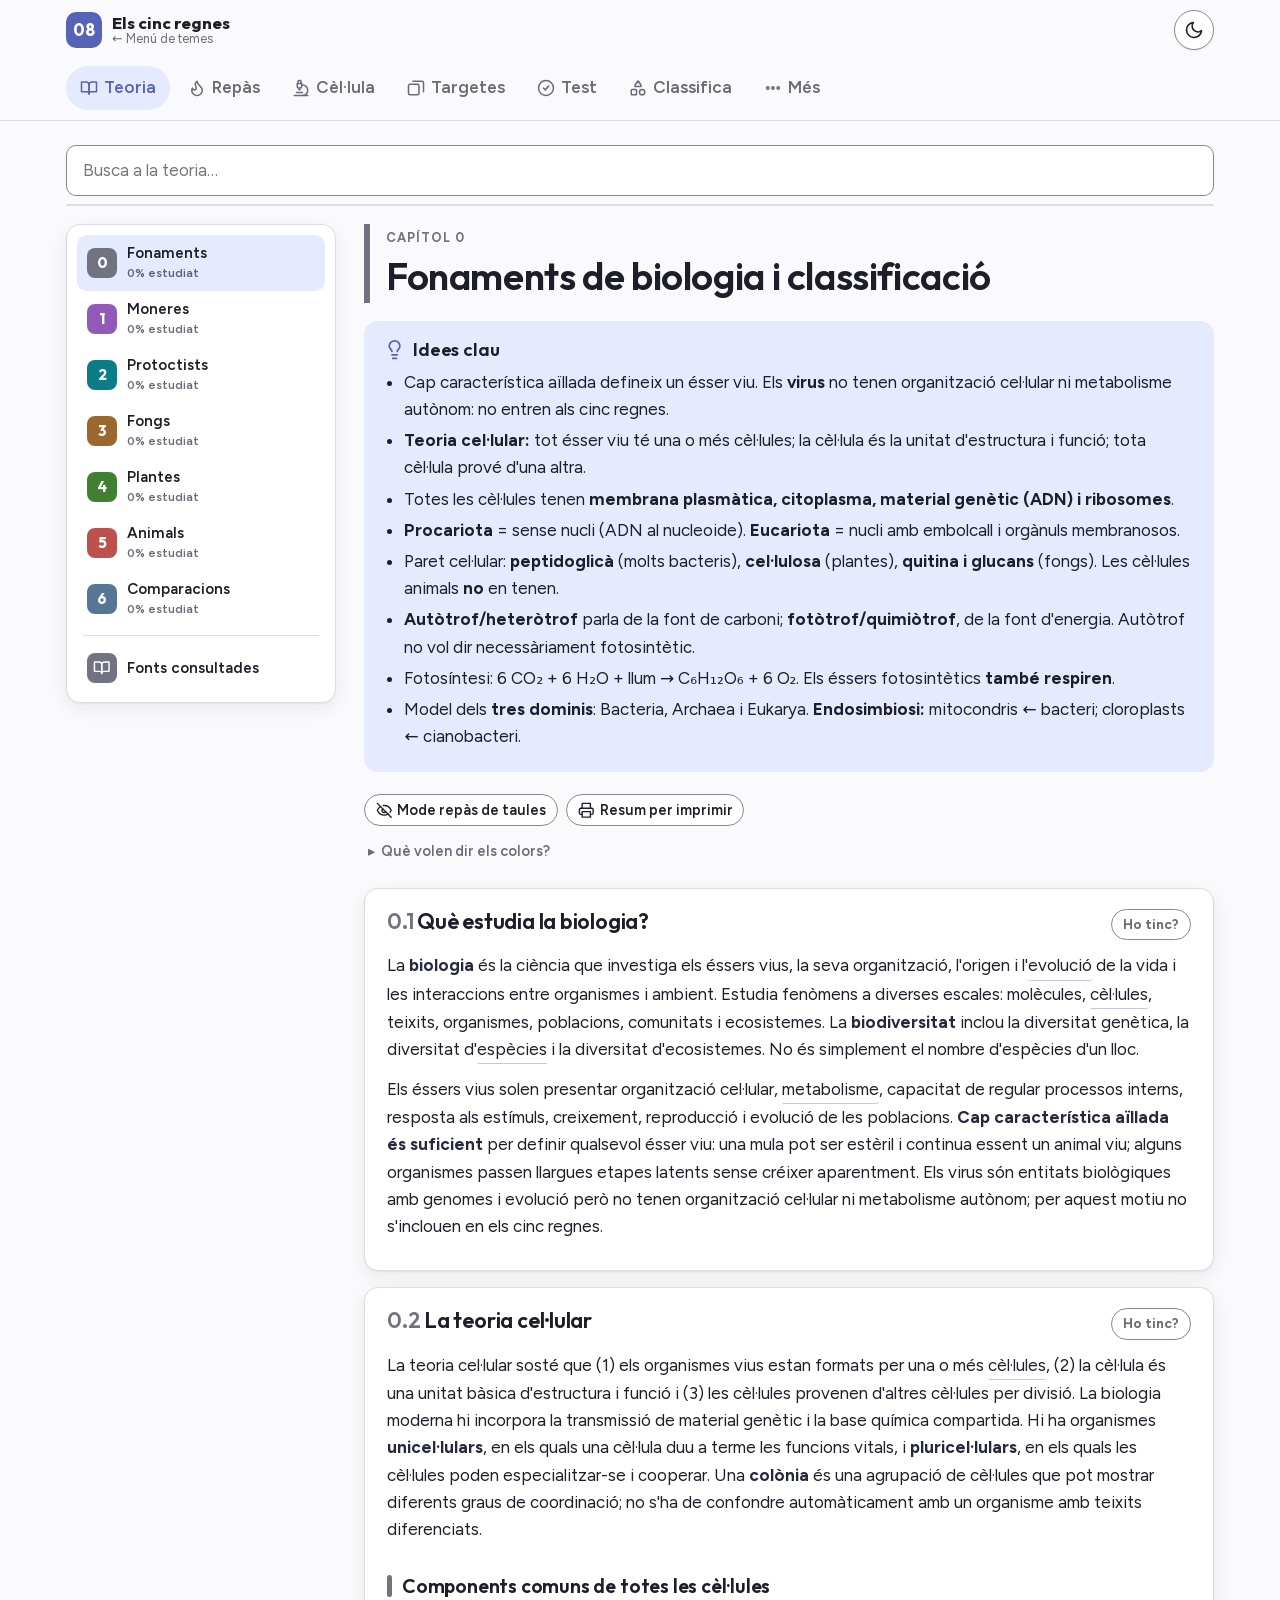
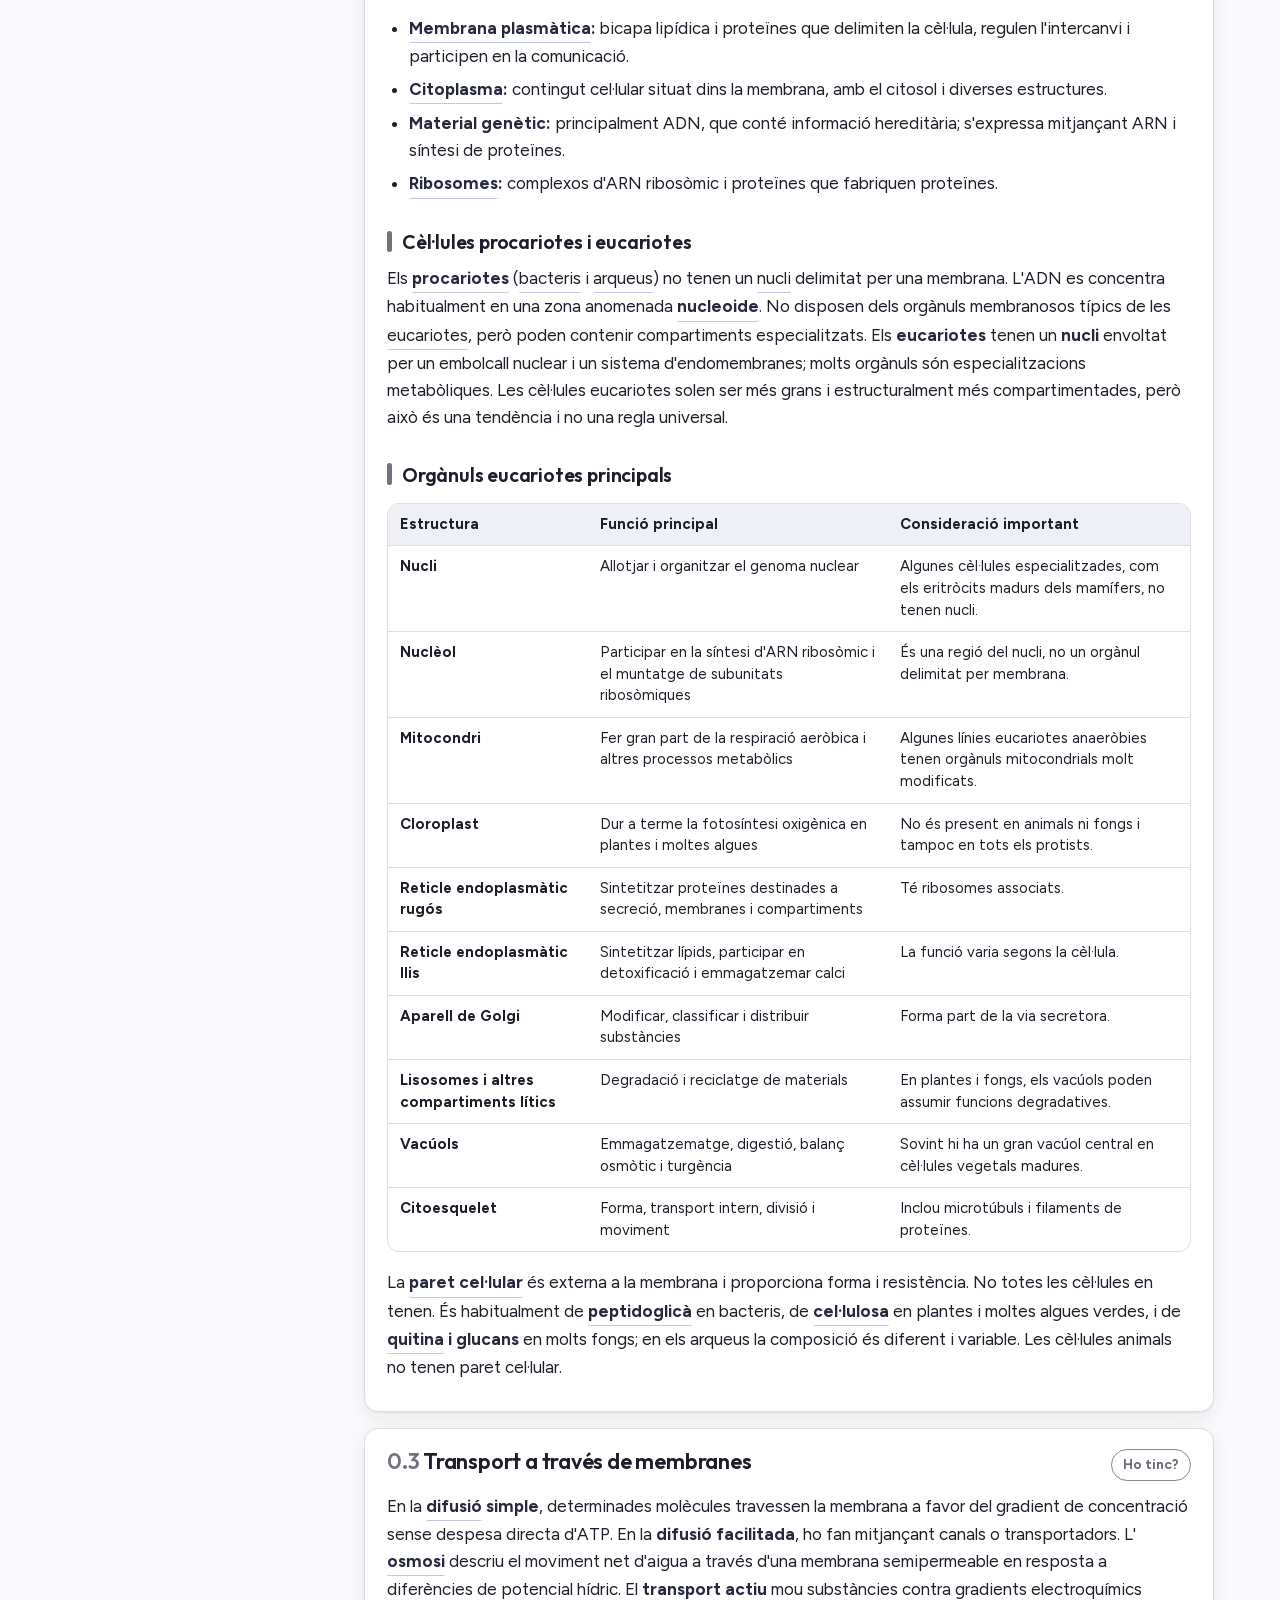
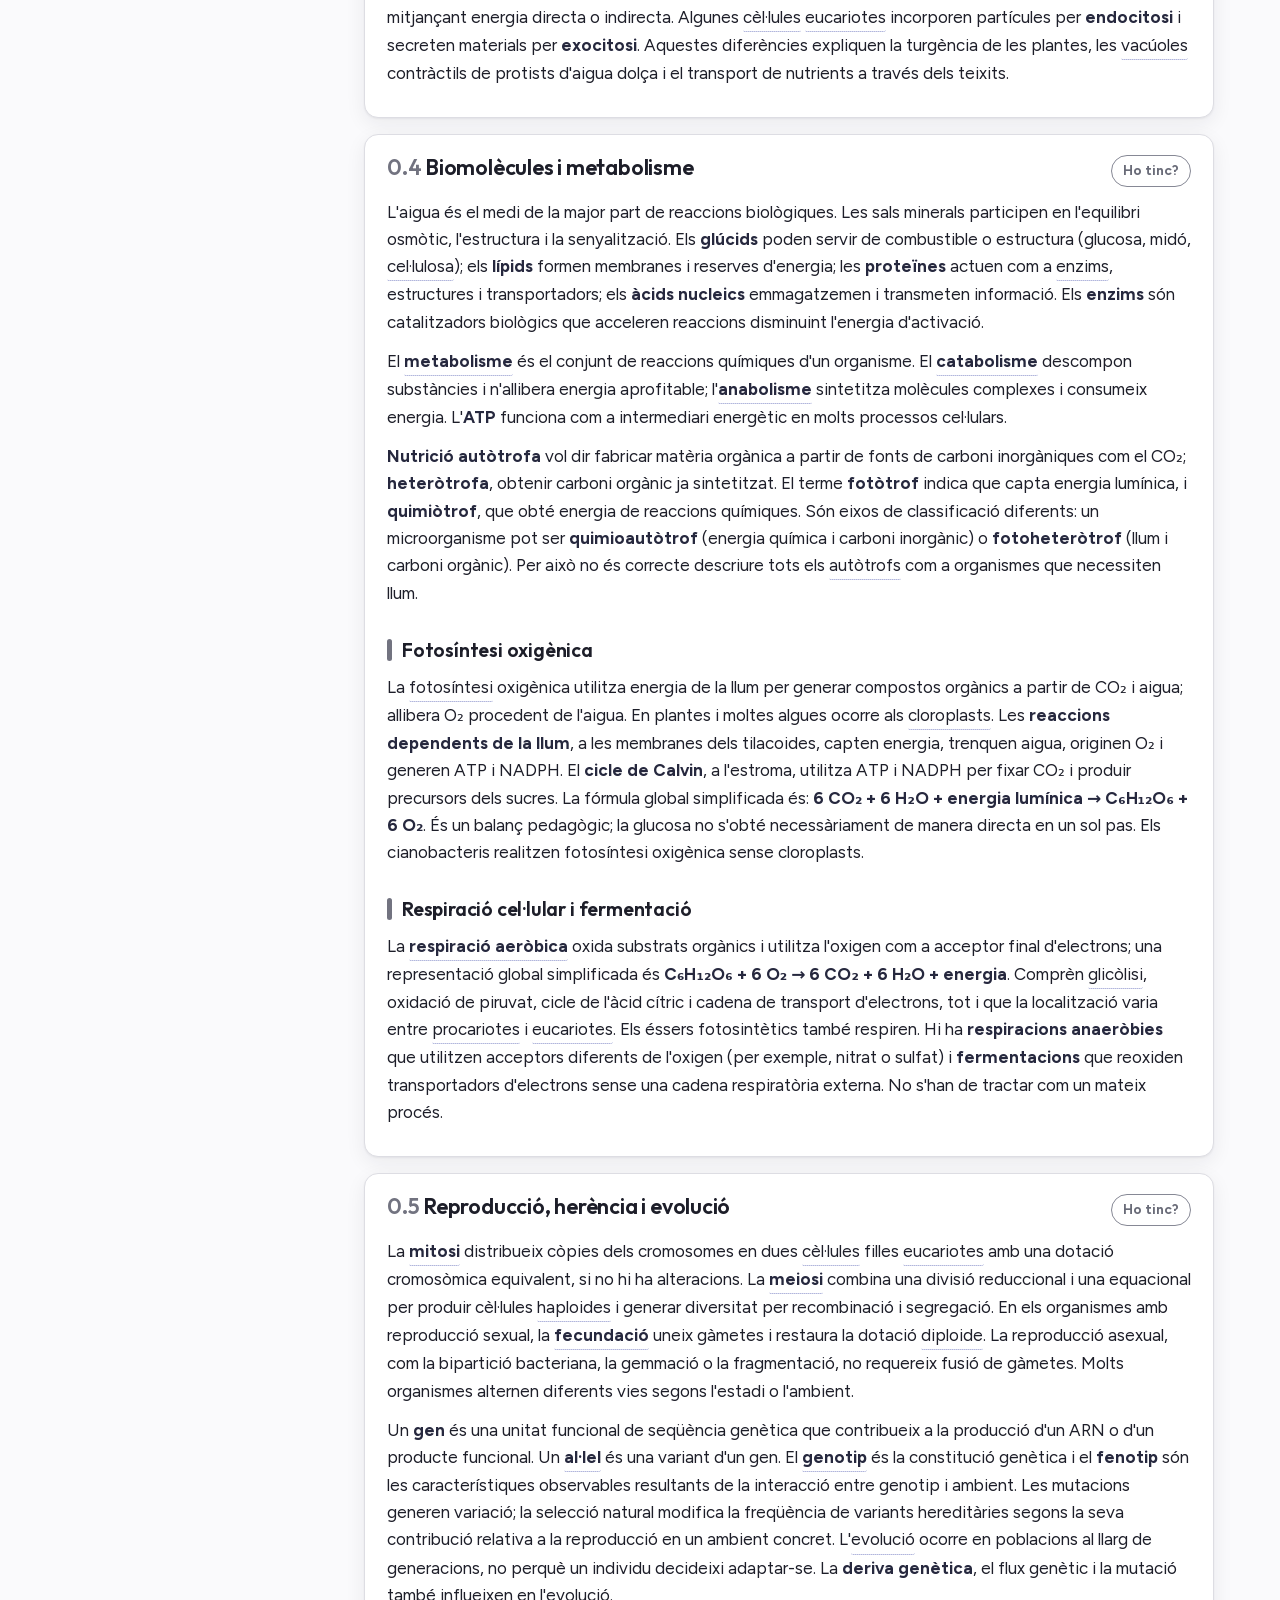
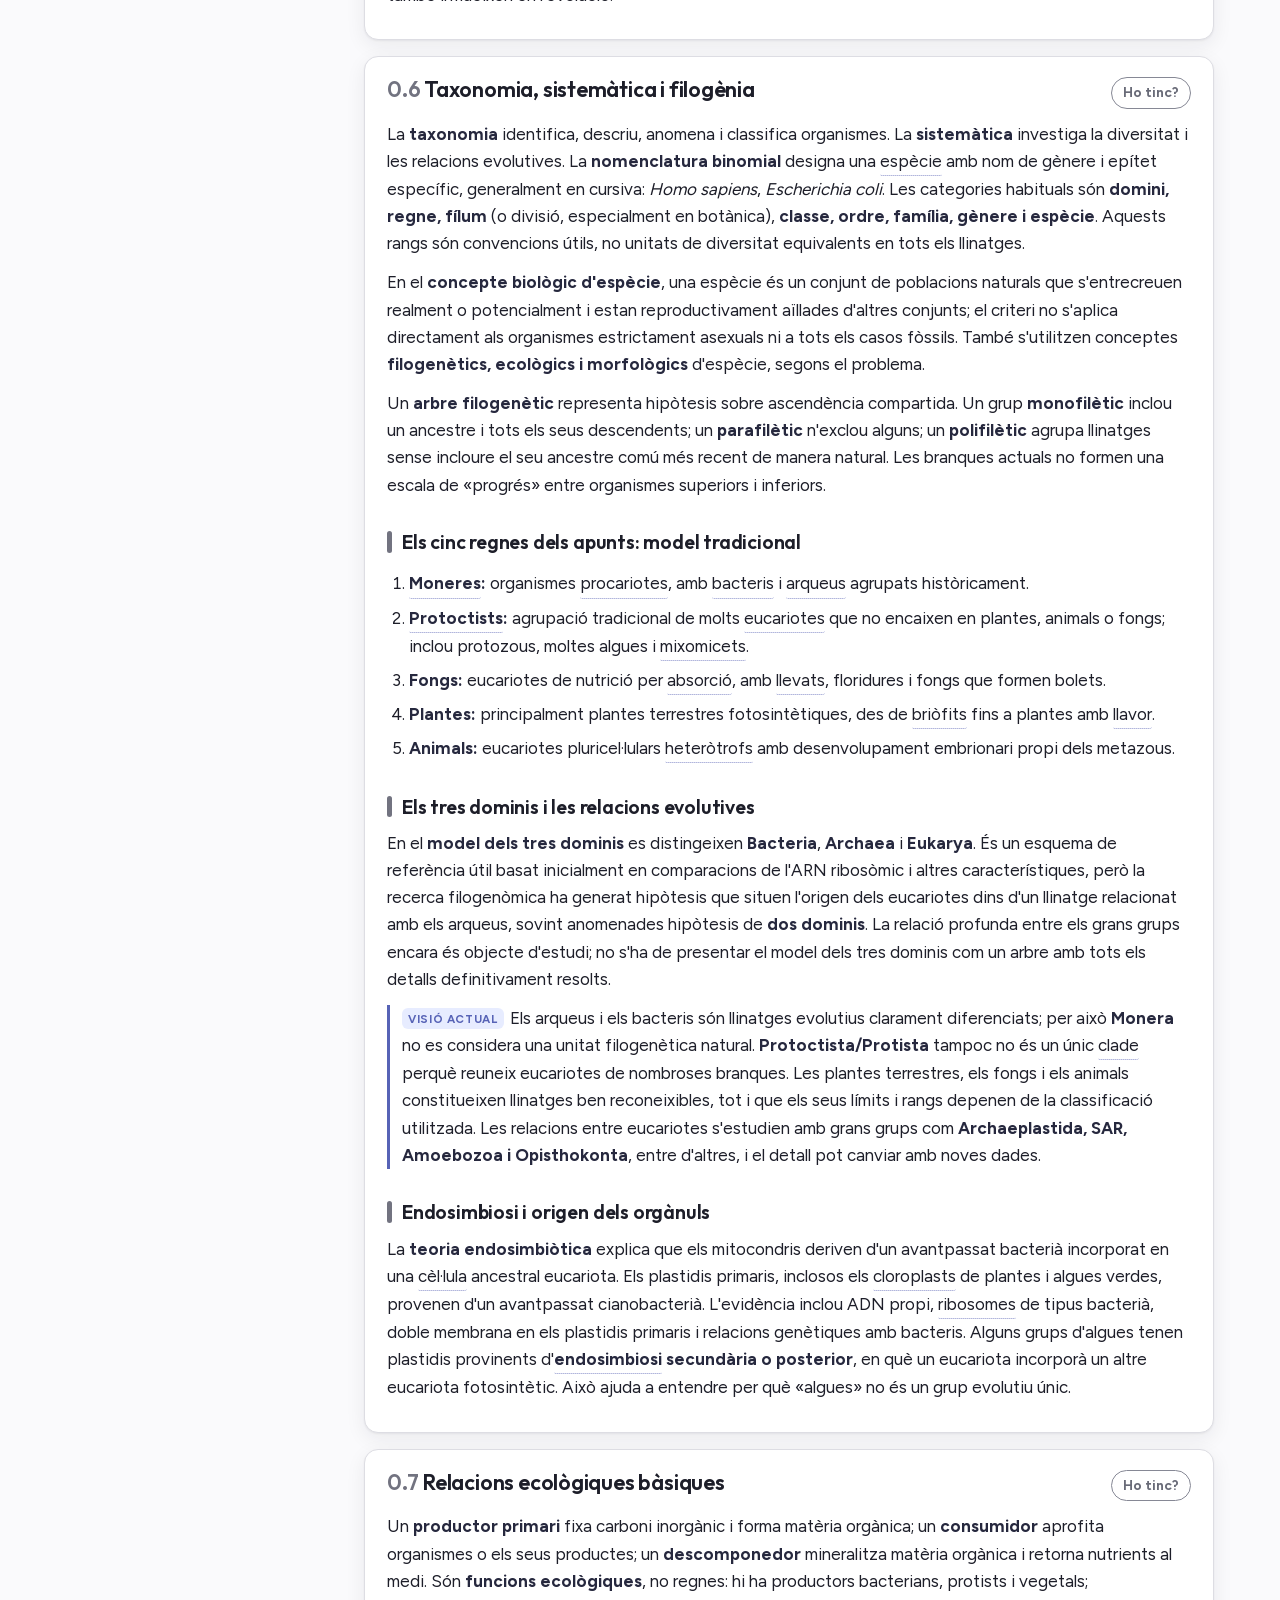
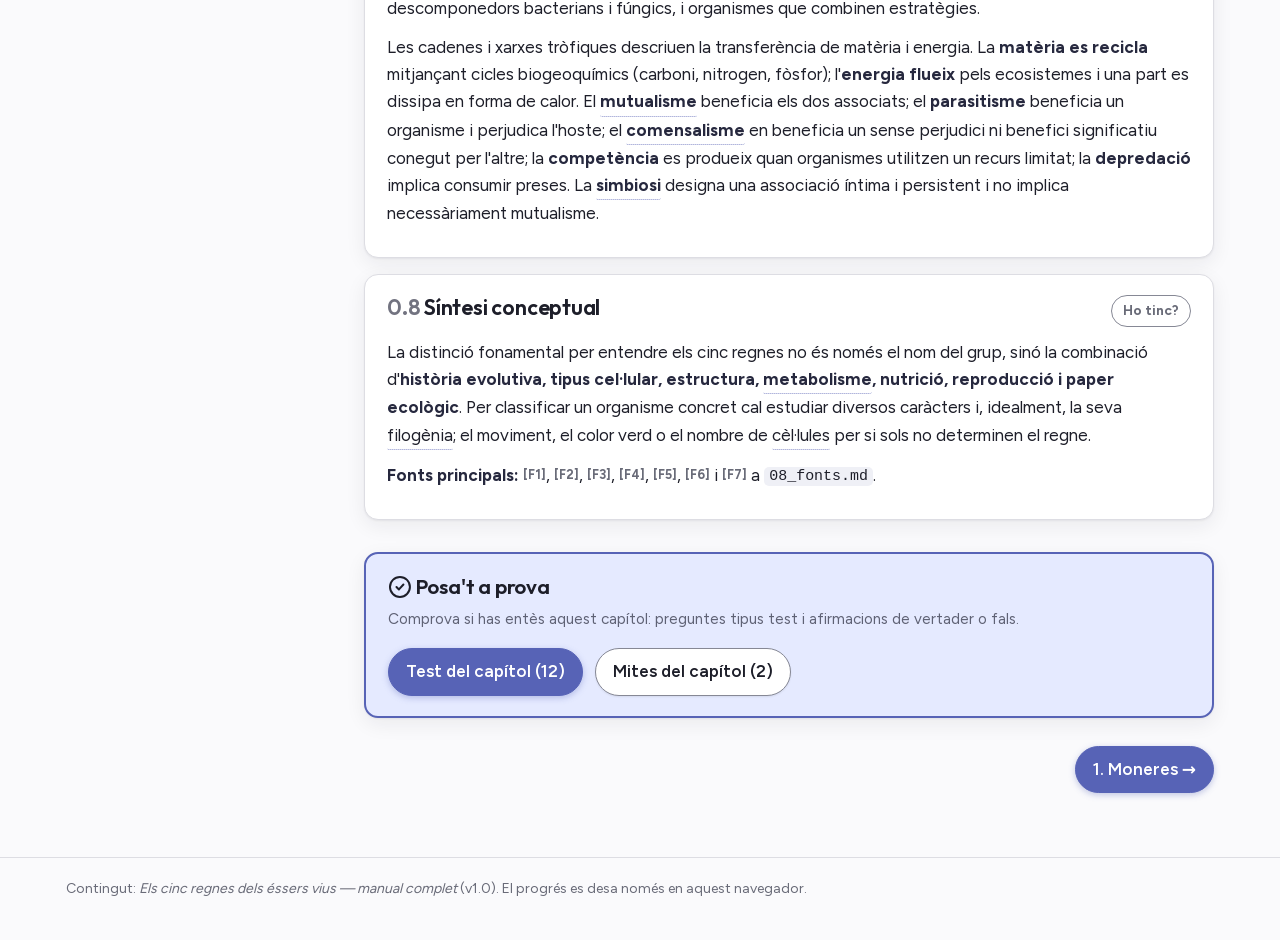
==== commit be15ffe4: "Navegación más limpia en escritorio y móvil - Barra de arriba: 6 pestañas y menú «Més» (popover) con" ====
--- a/tema-08/index.html
+++ b/tema-08/index.html
@@ -28,15 +28,18 @@
     <button class="tab" type="button" data-view="teoria"><i data-i="book"></i> Teoria</button>
     <button class="tab" type="button" data-view="repas"><i data-i="flame"></i> Repàs</button>
     <button class="tab" type="button" data-view="cellula"><i data-i="microscope"></i> Cèl·lula</button>
-    <button class="tab" type="button" data-view="comparar"><i data-i="scale"></i> Comparar</button>
     <button class="tab" type="button" data-view="targetes"><i data-i="cards"></i> Targetes</button>
     <button class="tab" type="button" data-view="test"><i data-i="check"></i> Test</button>
     <button class="tab" type="button" data-view="classifica"><i data-i="shapes"></i> Classifica</button>
-    <button class="tab" type="button" data-view="clau"><i data-i="key"></i> Clau</button>
+    <button class="tab-more" type="button" popovertarget="tabs-menu"><i data-i="more"></i> Més</button>
+  </nav>
+  <div class="tabs-menu" id="tabs-menu" popover>
+    <button class="tab" type="button" data-view="comparar"><i data-i="scale"></i> Comparar</button>
+    <button class="tab" type="button" data-view="clau"><i data-i="key"></i> Clau dicotòmica</button>
     <button class="tab" type="button" data-view="glossari"><i data-i="type"></i> Glossari</button>
-    <button class="tab" type="button" data-view="notes"><i data-i="pen"></i> Notes</button>
+    <button class="tab" type="button" data-view="notes"><i data-i="pen"></i> Les meves notes</button>
     <button class="tab" type="button" data-view="progres"><i data-i="trophy"></i> Progrés</button>
-  </nav>
+  </div>
 </header>
 
 <main class="wrap" id="main" tabindex="-1">
--- a/assets/style.css
+++ b/assets/style.css
@@ -795,10 +795,9 @@
 }
 
 /* Tab: subratllat en lloc de vora/píndola */
-.tab:not(:disabled):not([aria-disabled="true"]):not([aria-pressed="true"]):hover {
-  border-bottom-color: var(--accent);
-  background: var(--surface-2);
-  color: var(--ink);
+@media (hover: hover) {
+  .tab:not(:disabled):not([aria-disabled="true"]):not([aria-current="page"]):hover,
+  .tab-more:not([aria-current="page"]):hover { background: var(--surface-2); color: var(--ink); }
 }
 .tab:not(:disabled):not([aria-disabled="true"]):active {
   transform: translateY(1px);
@@ -923,7 +922,7 @@
 @media (max-width: 360px) { .sel-hint { font-size: .85rem; text-wrap: balance; text-align: center; } }
 
 /* ---------- Taules: paraules senceres i, al mòbil, una targeta per fila ---------- */
-.study-table th, .study-table td { overflow-wrap: normal; word-break: normal; hyphens: auto; }
+.study-table th, .study-table td { overflow-wrap: normal; word-break: normal; hyphens: manual; }
 @media (max-width: 600px) {
   .table-wrap { overflow: visible; border: 0; background: transparent; }
   .study-table, .study-table tbody, .study-table tr, .study-table td { display: block; width: auto; }
@@ -935,10 +934,12 @@
   .study-table tr:last-child { margin-bottom: 0; border-bottom: 0; }
   .study-table td { border: 0; padding: 0; margin-bottom: 8px; line-height: 1.45; }
   .study-table td:last-child { margin-bottom: 0; }
+  .study-table tr { overflow: hidden; }
   .study-table td:first-child {
-    font-family: var(--font-display); font-size: 1.08rem; color: var(--ink);
-    padding-bottom: 8px; margin-bottom: 8px;
-    border-bottom: 1px solid var(--line);
+    font-family: var(--font-display); font-size: 1.05rem; color: var(--ink);
+    margin: -14px -14px 12px; padding: 10px 14px;
+    background: color-mix(in srgb, var(--kc, var(--accent)) 12%, var(--surface));
+    border-bottom: 1px solid var(--line); border-left: 4px solid var(--kc, var(--accent));
   }
   .study-table td:not(:first-child)::before {
     content: attr(data-label); display: block;
@@ -1174,3 +1175,37 @@
 .btn, .chip, .repas-link { text-wrap: balance; }
 .btn { text-align: center; }
 h1, h2, h3 { text-wrap: balance; }
+
+/* Títols dins de la teoria (h3): barra del color del capítol perquè no es confonguin amb els noms de les targetes */
+.prose h3 { display: flex; align-items: center; gap: 10px; font-size: 1.22rem; margin: 1.6em 0 .6em; }
+.prose h3::before { content: ""; flex: none; width: 5px; height: 1.1em; border-radius: 3px; background: var(--kc, var(--accent)); }
+
+/* ---------- Navegació: píndola suau per a la pestanya activa ---------- */
+.tabs { align-items: center; gap: 4px; padding: 6px 16px 10px; }
+.tab, .tab-more {
+  display: inline-flex; align-items: center; gap: 6px; min-height: 44px; padding: 0 14px;
+  border: 0; border-radius: 999px; background: none; color: var(--muted);
+  font: inherit; font-weight: 600; white-space: nowrap; cursor: pointer;
+}
+.tab[aria-current="page"], .tab-more[aria-current="page"] { background: var(--accent-soft); color: var(--accent); }
+.tab-more .i { width: 18px; height: 18px; }
+.tabs-menu {
+  position: fixed; inset: auto; margin: 0; min-width: 230px; padding: 6px;
+  border: 1px solid var(--line); border-radius: 16px; background: var(--surface); color: var(--ink);
+  box-shadow: 0 12px 32px rgb(0 0 0 / .16);
+}
+.tabs-menu:popover-open { display: grid; gap: 2px; }
+.tabs-menu .tab { justify-content: flex-start; width: 100%; border-radius: 12px; color: var(--ink); }
+.tabs-menu .tab[aria-current="page"] { color: var(--accent); }
+@media (max-width: 600px) {
+  .bottomnav { gap: 2px; padding: 6px 6px max(6px, env(safe-area-inset-bottom)); box-shadow: 0 -4px 18px rgb(0 0 0 / .07); }
+  .bottomnav .tab, .bottomnav .bn-more { height: auto; min-height: 56px; border-radius: 16px; font-weight: 600; }
+  .bottomnav .tab[aria-current="page"], .bottomnav .bn-more[aria-current="page"] { background: var(--accent-soft); color: var(--accent); }
+  .bottomnav .bn-more[aria-expanded="true"] { background: var(--surface-2); color: var(--ink); }
+  .bottomnav .tab:focus-visible, .bottomnav .bn-more:focus-visible { outline: 2px solid var(--accent); outline-offset: -2px; }
+  .bn-menu { bottom: calc(76px + env(safe-area-inset-bottom)); padding: 6px; border-radius: 16px; min-width: 220px; }
+  .bn-menu .tab { min-height: 44px; border-radius: 12px; font-size: .95rem; }
+  .bn-menu .tab[aria-current="page"] { background: var(--accent-soft); }
+  body { padding-bottom: calc(84px + env(safe-area-inset-bottom)); }
+  .sel-bar { bottom: calc(92px + env(safe-area-inset-bottom)); }
+}
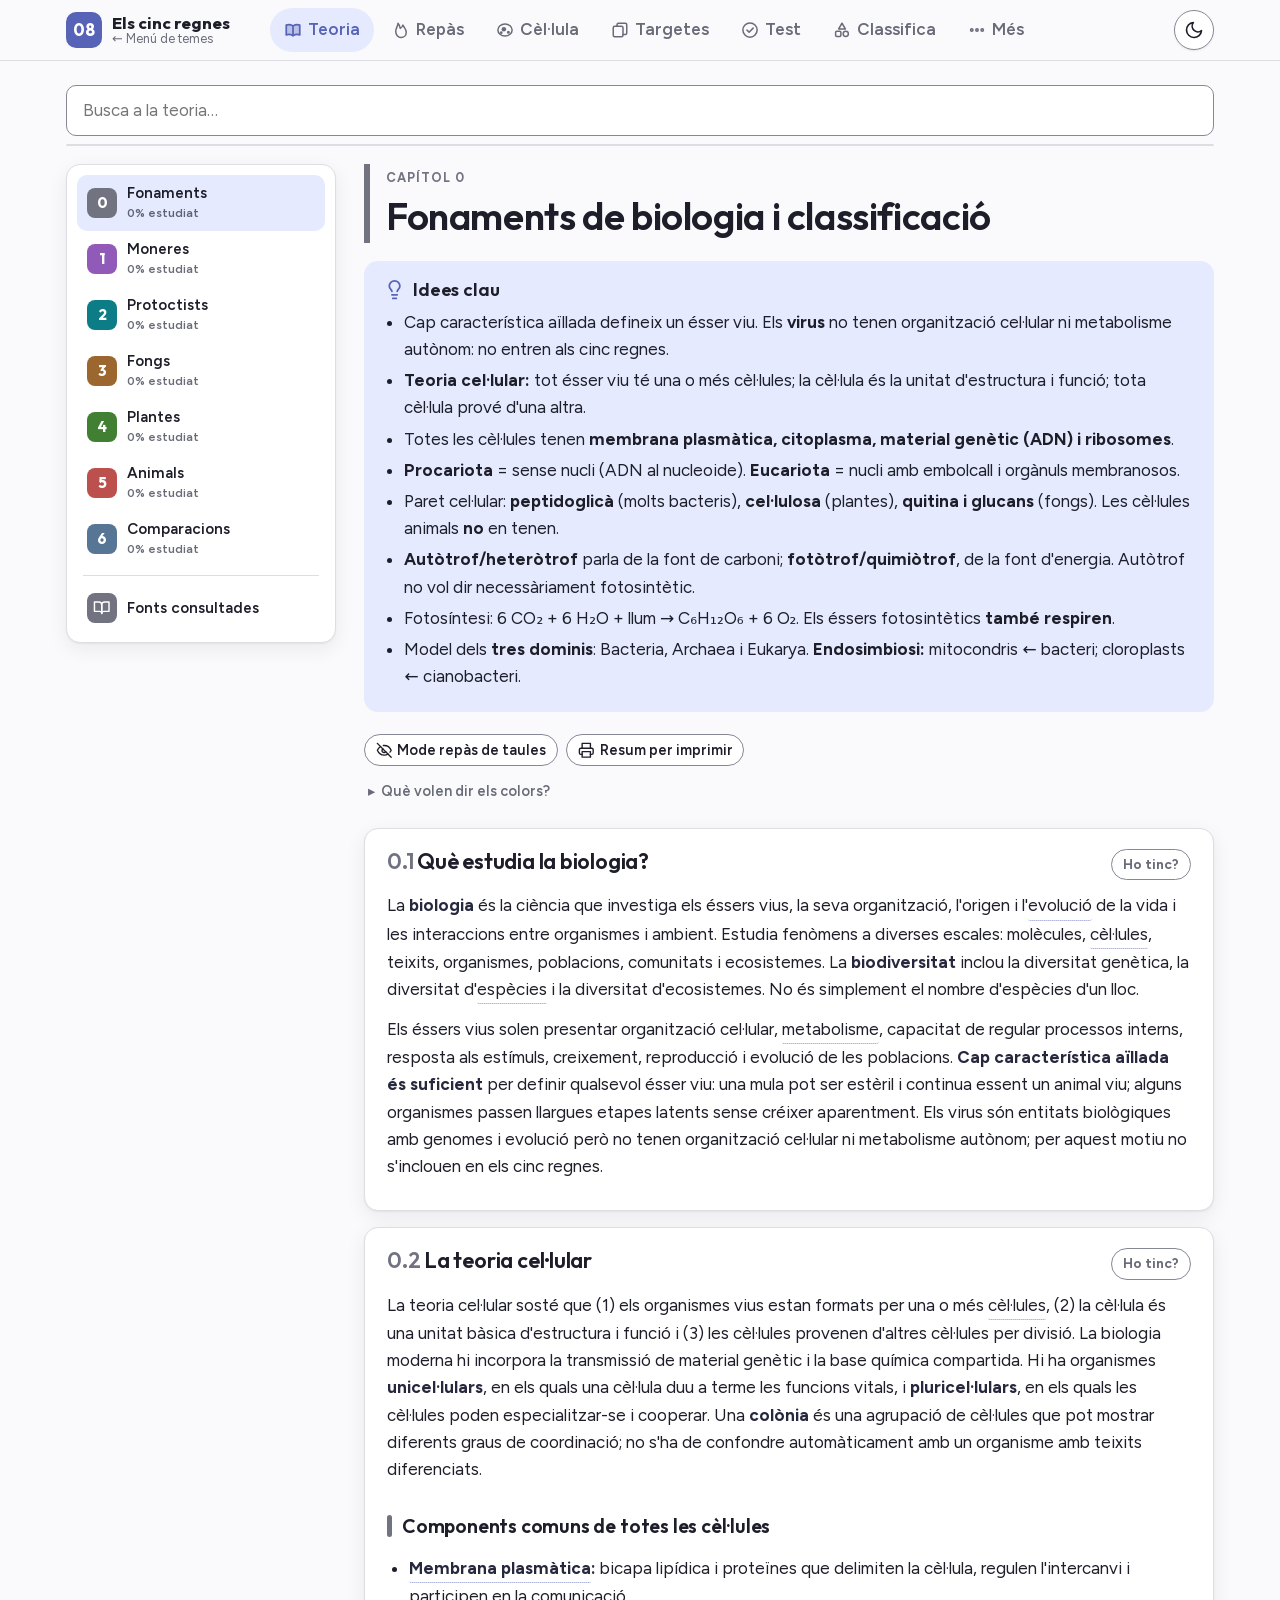
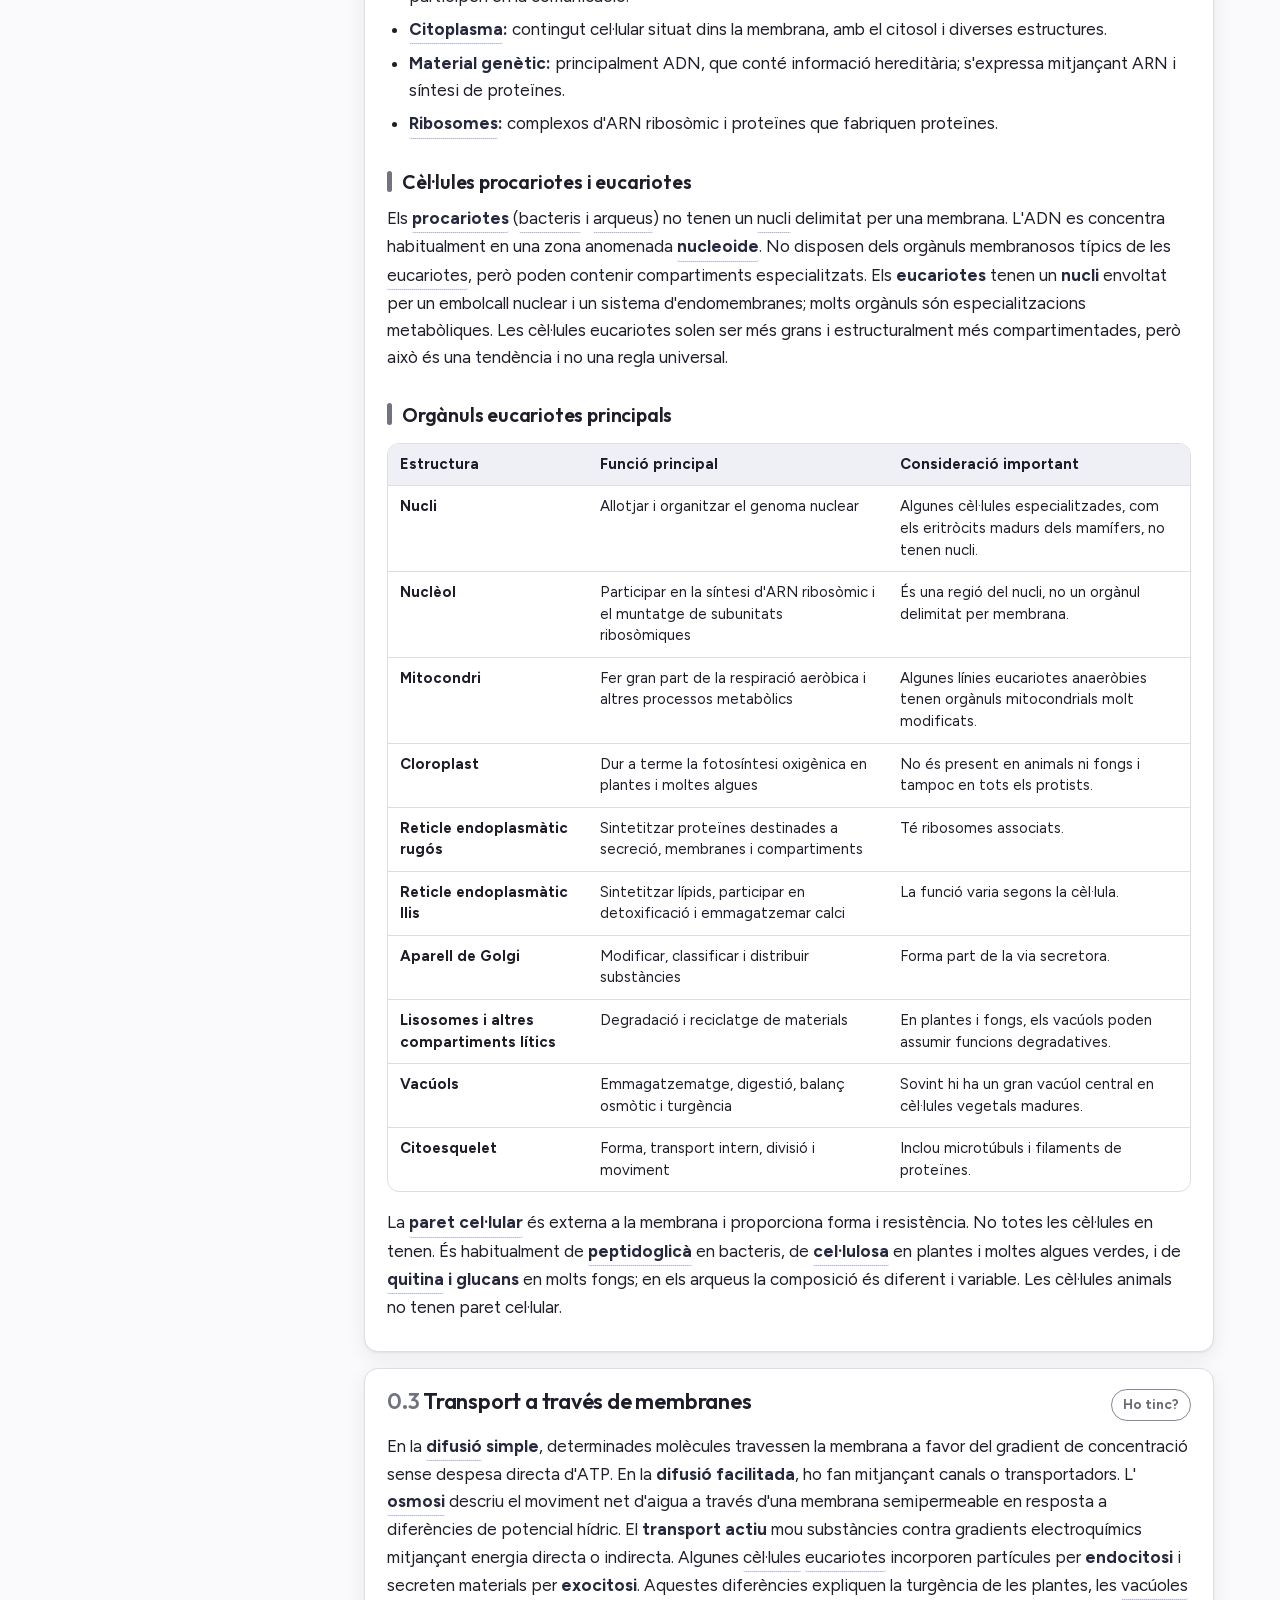
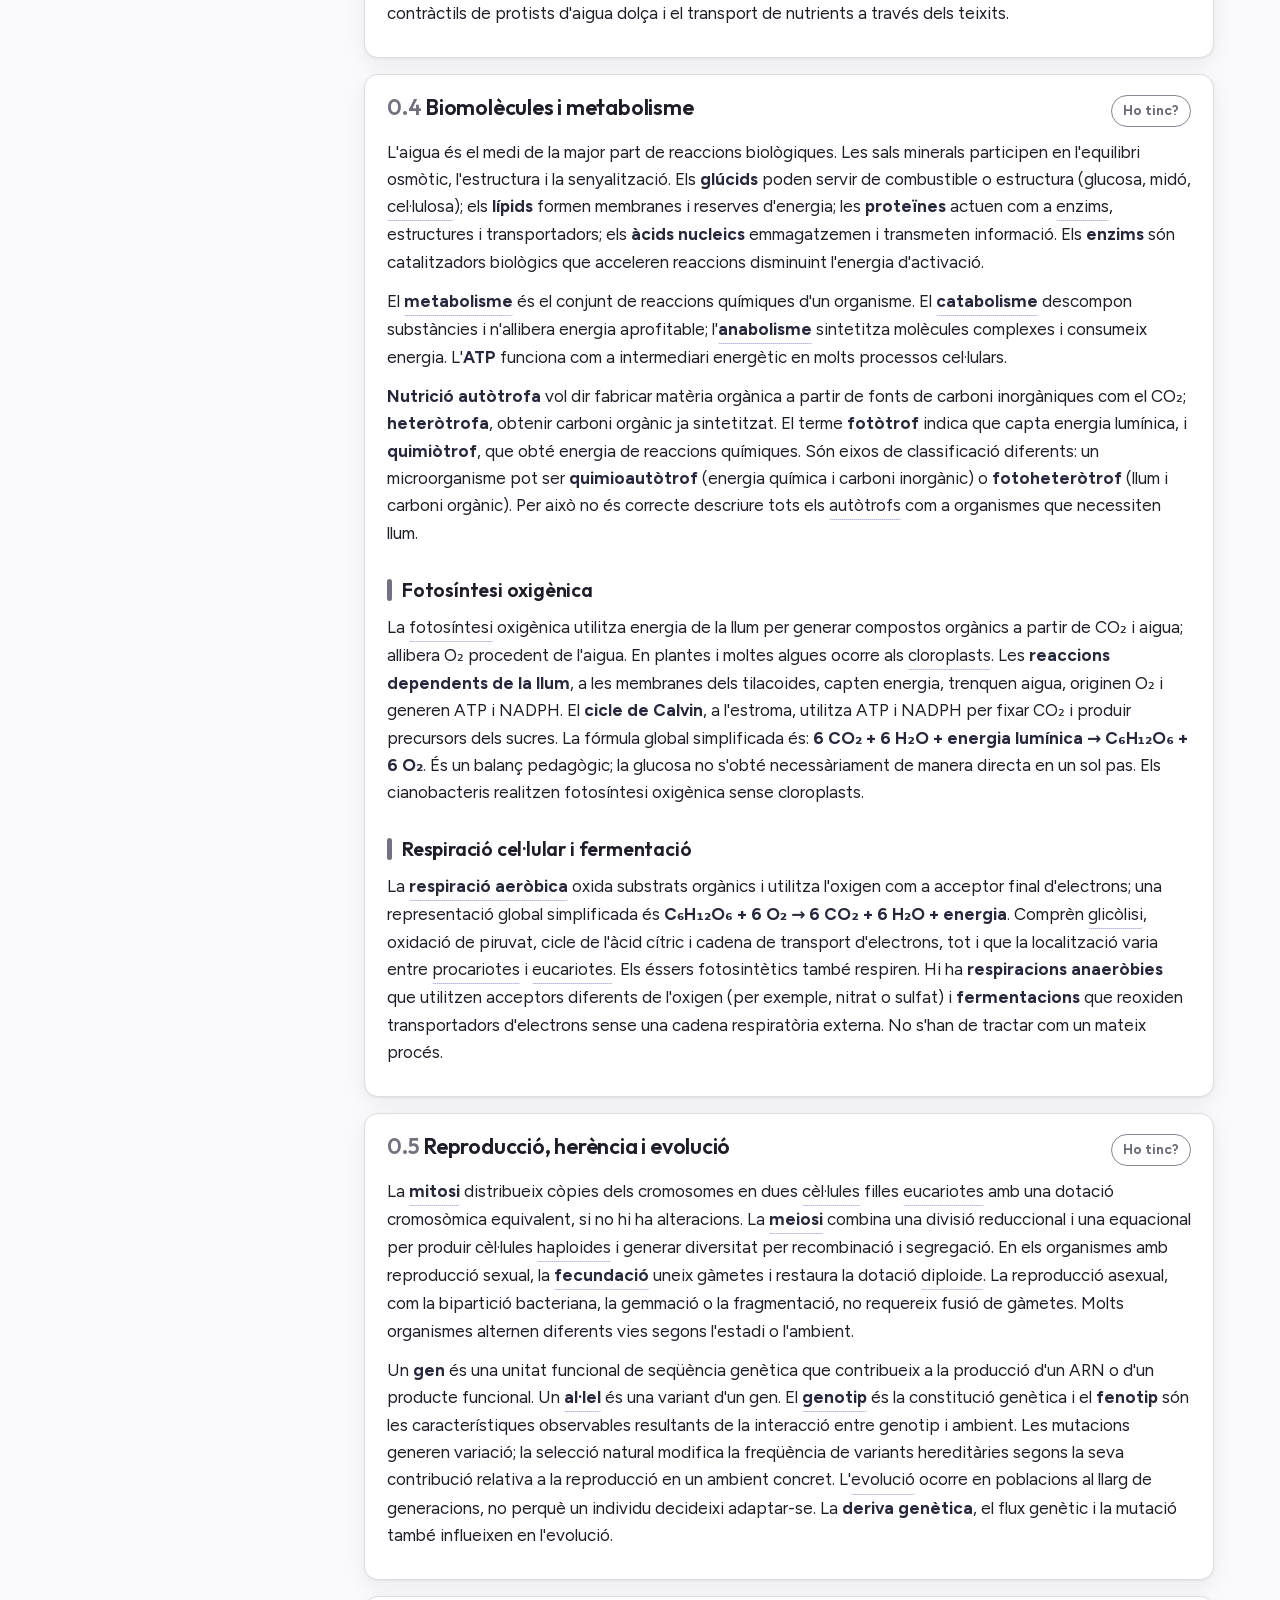
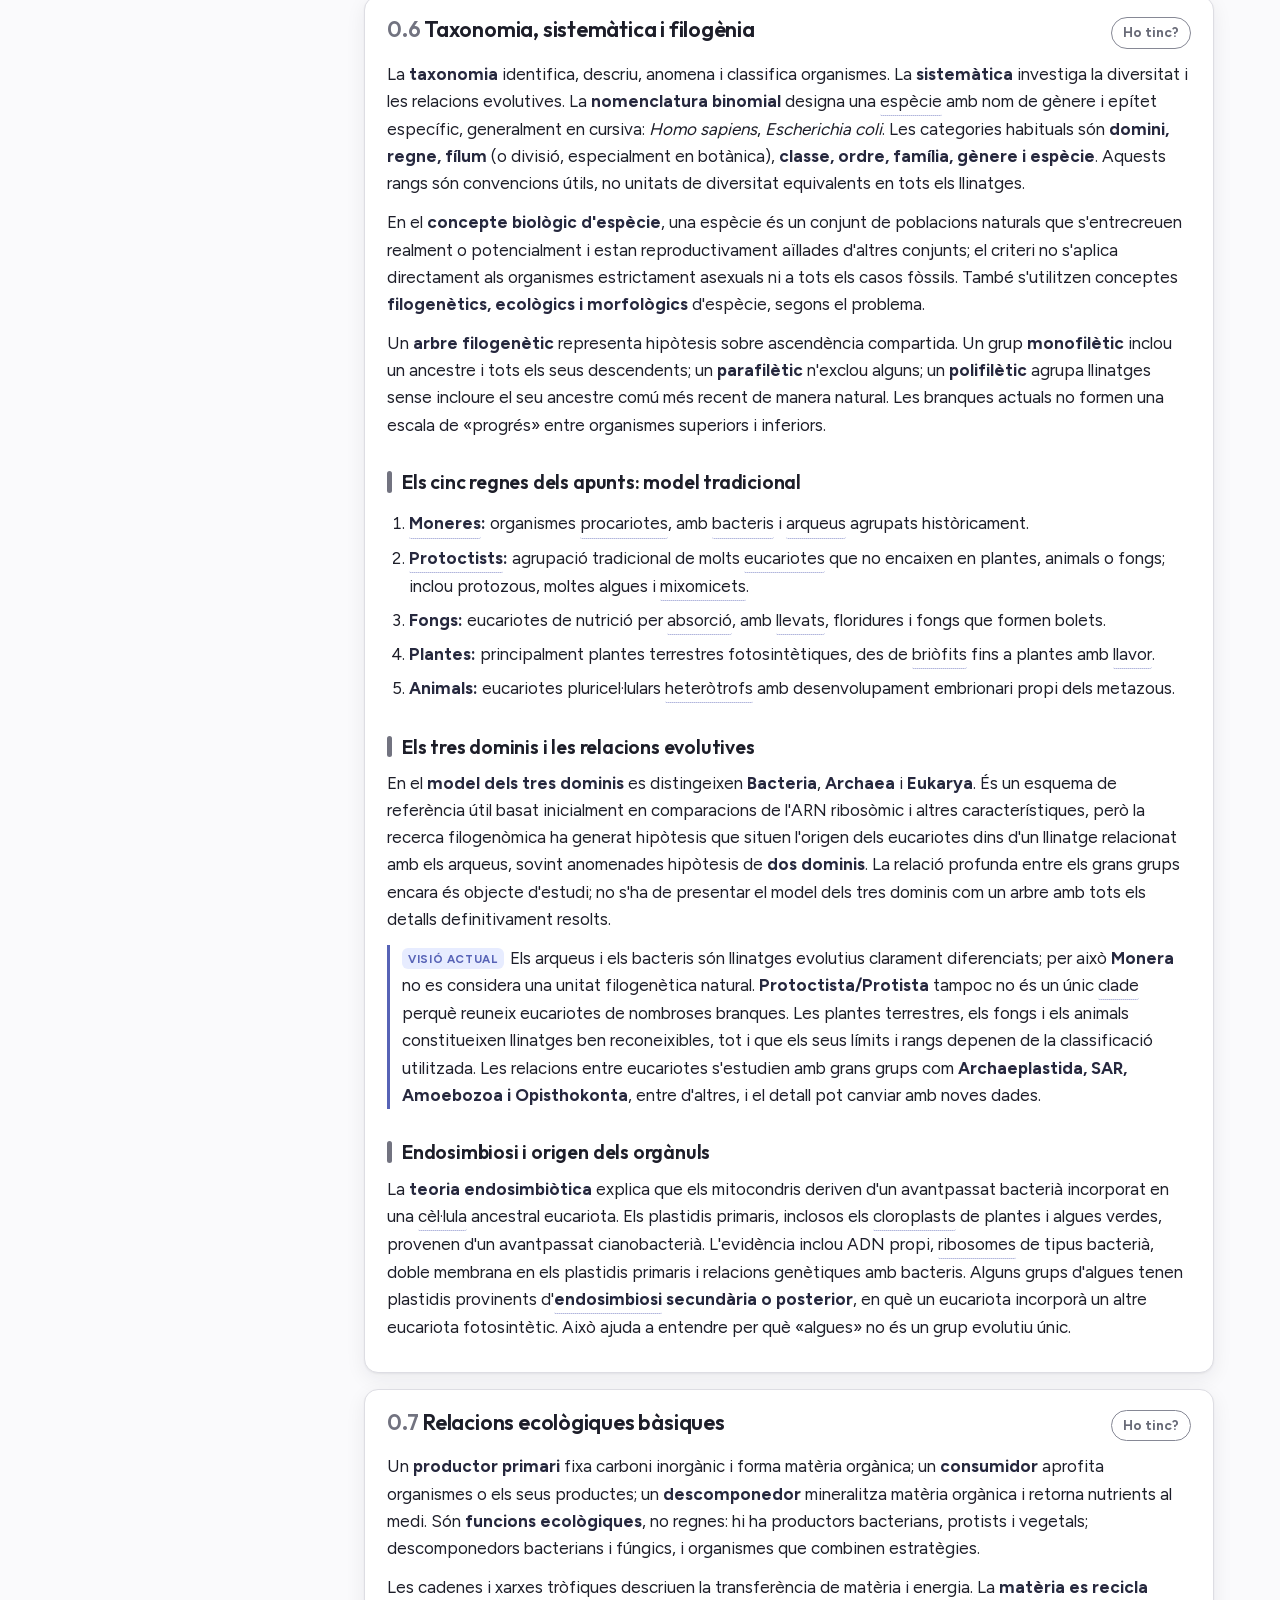
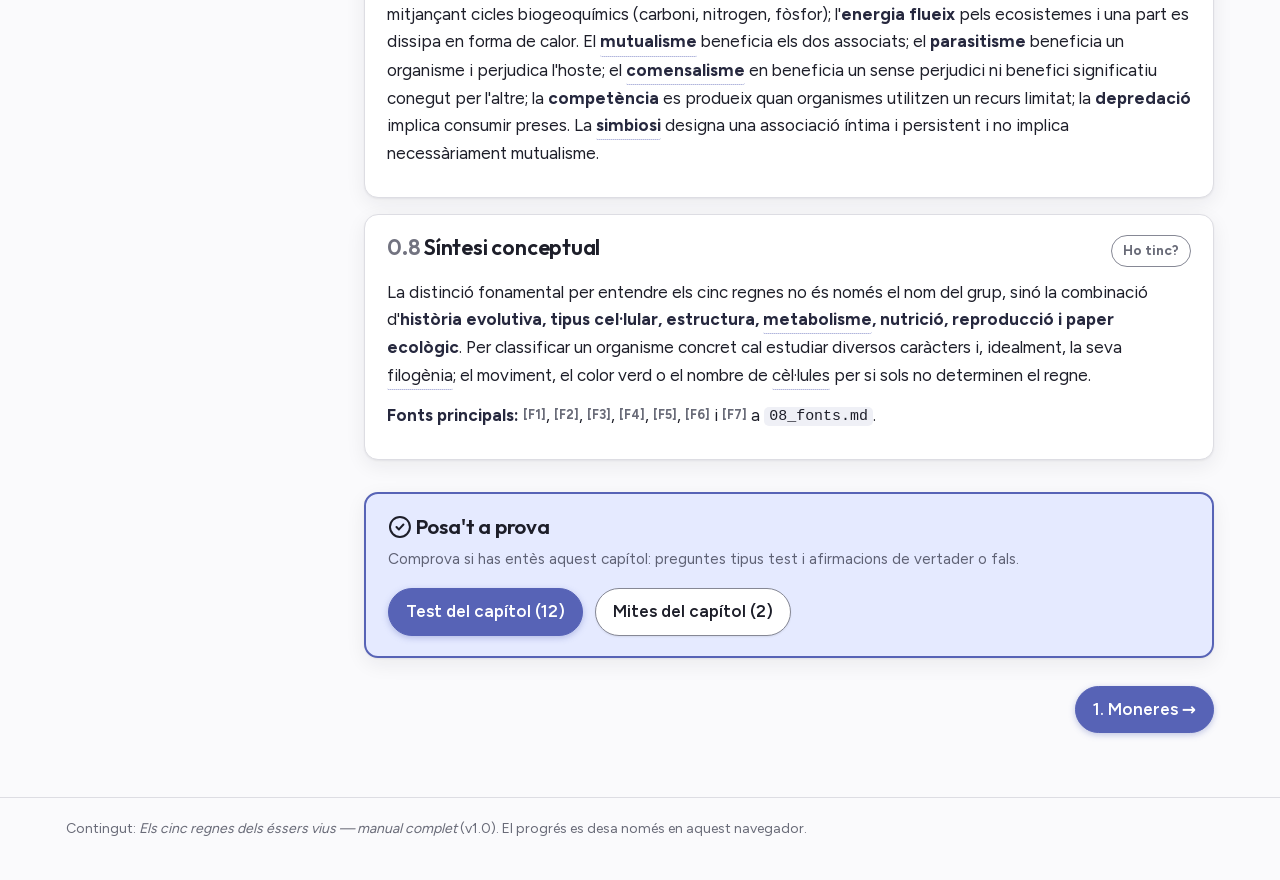
==== commit 1da26784: "Iconos de navegación que se rellenan al activarse, cabecera en una fila y regnes en tarjetas - Pesta" ====
--- a/tema-08/index.html
+++ b/tema-08/index.html
@@ -21,18 +21,18 @@
       <span class="brand-mark">08</span>
       <span class="brand-text"><b>Els cinc regnes</b><small>← Menú de temes</small></span>
     </a>
+  <nav class="tabs" aria-label="Seccions del tema">
+    <button class="tab" type="button" data-view="teoria"><i data-i="d-book"></i> Teoria</button>
+    <button class="tab" type="button" data-view="repas"><i data-i="d-flame"></i> Repàs</button>
+    <button class="tab" type="button" data-view="cellula"><i data-i="d-cell"></i> Cèl·lula</button>
+    <button class="tab" type="button" data-view="targetes"><i data-i="d-cards"></i> Targetes</button>
+    <button class="tab" type="button" data-view="test"><i data-i="d-check"></i> Test</button>
+    <button class="tab" type="button" data-view="classifica"><i data-i="d-shapes"></i> Classifica</button>
+    <button class="tab-more" type="button" popovertarget="tabs-menu"><i data-i="more"></i> Més</button>
+  </nav>
     <span class="spacer"></span>
     <button class="btn theme-toggle" type="button" aria-label="Canvia el tema"></button>
   </div>
-  <nav class="tabs" aria-label="Seccions del tema">
-    <button class="tab" type="button" data-view="teoria"><i data-i="book"></i> Teoria</button>
-    <button class="tab" type="button" data-view="repas"><i data-i="flame"></i> Repàs</button>
-    <button class="tab" type="button" data-view="cellula"><i data-i="microscope"></i> Cèl·lula</button>
-    <button class="tab" type="button" data-view="targetes"><i data-i="cards"></i> Targetes</button>
-    <button class="tab" type="button" data-view="test"><i data-i="check"></i> Test</button>
-    <button class="tab" type="button" data-view="classifica"><i data-i="shapes"></i> Classifica</button>
-    <button class="tab-more" type="button" popovertarget="tabs-menu"><i data-i="more"></i> Més</button>
-  </nav>
   <div class="tabs-menu" id="tabs-menu" popover>
     <button class="tab" type="button" data-view="comparar"><i data-i="scale"></i> Comparar</button>
     <button class="tab" type="button" data-view="clau"><i data-i="key"></i> Clau dicotòmica</button>
@@ -182,16 +182,16 @@
 <footer class="foot"><div class="wrap">Contingut: <em>Els cinc regnes dels éssers vius — manual complet</em> (v1.0). El progrés es desa només en aquest navegador.</div></footer>
 
 <nav class="bottomnav" aria-label="Seccions (mòbil)">
-  <button class="tab" type="button" data-view="teoria"><i data-i="book"></i> Teoria</button>
-  <button class="tab" type="button" data-view="cellula"><i data-i="microscope"></i> Cèl·lula</button>
-  <button class="tab" type="button" data-view="test"><i data-i="check"></i> Test</button>
-  <button class="tab" type="button" data-view="targetes"><i data-i="cards"></i> Targetes</button>
+  <button class="tab" type="button" data-view="teoria"><i data-i="d-book"></i> Teoria</button>
+  <button class="tab" type="button" data-view="cellula"><i data-i="d-cell"></i> Cèl·lula</button>
+  <button class="tab" type="button" data-view="test"><i data-i="d-check"></i> Test</button>
+  <button class="tab" type="button" data-view="targetes"><i data-i="d-cards"></i> Targetes</button>
   <button class="bn-more" type="button" aria-expanded="false" aria-controls="bn-menu"><i data-i="more"></i> Més</button>
 </nav>
 <div class="bn-menu" id="bn-menu" hidden>
-  <button class="tab" type="button" data-view="repas"><i data-i="flame"></i> Repàs d'avui</button>
+  <button class="tab" type="button" data-view="repas"><i data-i="d-flame"></i> Repàs d'avui</button>
   <button class="tab" type="button" data-view="comparar"><i data-i="scale"></i> Comparar</button>
-  <button class="tab" type="button" data-view="classifica"><i data-i="shapes"></i> Classifica</button>
+  <button class="tab" type="button" data-view="classifica"><i data-i="d-shapes"></i> Classifica</button>
   <button class="tab" type="button" data-view="clau"><i data-i="key"></i> Clau dicotòmica</button>
   <button class="tab" type="button" data-view="glossari"><i data-i="type"></i> Glossari</button>
   <button class="tab" type="button" data-view="notes"><i data-i="pen"></i> Les meves notes</button>
--- a/assets/style.css
+++ b/assets/style.css
@@ -160,32 +160,8 @@
 .hero { padding: 40px 0 8px; }
 .hero h1 { font-size: clamp(2rem, 6vw, 3.2rem); margin: 0 0 8px; }
 .hero p { margin: 0; color: var(--muted); max-width: 62ch; font-size: 1.05rem; }
-.temes { display: grid; grid-template-columns: repeat(auto-fill, minmax(min(250px, 100%), 1fr)); gap: 16px; margin-top: 28px; }
-.tema {
-  position: relative; display: flex; flex-direction: column; gap: 8px; padding: 20px; text-decoration: none; color: var(--ink);
-  min-height: 190px; transition: transform .15s, border-color .15s;
-}
-a.tema:hover { transform: translateY(-3px); border-color: var(--accent); }
-.tema .num { font-family: var(--font-display); font-size: 2.6rem; line-height: 1; color: var(--accent); font-weight: 700; }
-.tema h2 { margin: 0; font-size: 1.25rem; }
-.tema p { margin: 0; color: var(--muted); font-size: .95rem; }
-.tema.off { opacity: .6; box-shadow: none; border-style: dashed; min-height: 150px; }
-.tema.off .num { color: var(--muted); }
-.tema .tag { align-self: flex-start; font-size: .75rem; font-weight: 700; text-transform: uppercase; letter-spacing: .06em; padding: .15em .6em; border-radius: 999px; background: var(--surface-2); color: var(--muted); }
-.tema .tag.on { background: var(--accent-soft); color: var(--accent); }
 .progress { height: 8px; border-radius: 999px; background: var(--surface-2); overflow: hidden; margin-top: auto; }
 .progress > span { display: block; height: 100%; background: var(--accent); width: 0; transition: width .4s; }
-.dots { display: flex; gap: 5px; }
-.dots i { width: 12px; height: 12px; border-radius: 50%; display: block; }
-.feature { display: grid; grid-template-columns: auto 1fr; gap: 8px 28px; padding: 28px; margin-top: 28px; border-top: 6px solid var(--accent); }
-.feature-num { font-family: var(--font-display); font-weight: 700; font-size: clamp(3.5rem, 10vw, 6rem); line-height: .9; color: var(--accent); }
-.feature-body { display: flex; flex-direction: column; gap: 10px; min-width: 0; }
-.feature h2 { margin: 0; font-size: clamp(1.6rem, 4vw, 2.2rem); }
-.feature p { margin: 0; color: var(--muted); max-width: 60ch; }
-.feature .tag { align-self: flex-start; font-size: .75rem; font-weight: 700; text-transform: uppercase; letter-spacing: .06em; padding: .2em .7em; border-radius: 999px; background: var(--accent-soft); color: var(--accent); }
-.feature-prog { display: grid; gap: 6px; max-width: 420px; margin-top: 4px; }
-.feature-prog small { color: var(--muted); }
-.feature-actions { display: flex; flex-wrap: wrap; gap: 10px; margin-top: 6px; }
 .altres { margin-top: 40px; }
 .altres h2 { font-size: 1.15rem; margin: 0 0 12px; color: var(--muted); }
 .altres-list { list-style: none; margin: 0; padding: 0; display: grid; grid-template-columns: repeat(auto-fill, minmax(min(220px, 100%), 1fr)); gap: 8px; }
@@ -552,8 +528,6 @@
   .flashcard { height: auto; }
   .brand-text small { display: none; }
   .tf { grid-template-columns: 1fr 1fr; }
-  .feature { grid-template-columns: 1fr; padding: 20px; }
-  .feature-num { font-size: 3rem; }
   .duel-tab thead th { position: sticky; top: 0; z-index: 1; }
   .duel-tab tbody th { display: none; }
   .duel-tab td.cell-label { width: 100%; padding-right: 8px; }
@@ -813,8 +787,6 @@
 button:disabled:active, [aria-disabled="true"]:active { transform: none; }
 
 /* ---------- Informació: que NO sembli botó ---------- */
-.tag,
-.feature .tag,
 .diff-tag,
 .badge,
 .altres-list li {
@@ -1209,3 +1181,86 @@
   body { padding-bottom: calc(84px + env(safe-area-inset-bottom)); }
   .sel-bar { bottom: calc(92px + env(safe-area-inset-bottom)); }
 }
+
+/* ---------- Icones de dos tons ---------- */
+.i .d { fill: currentColor; fill-opacity: .22; stroke: none; }
+
+/* ---------- Portada ---------- */
+.hero-card {
+  position: relative; overflow: hidden; display: grid; gap: 6px; justify-items: start;
+  margin-top: 24px; padding: 24px; border: 0;
+  background: linear-gradient(135deg, var(--accent-soft), color-mix(in srgb, var(--accent-soft) 35%, var(--surface)));
+}
+.hero-kicker { font-weight: 700; color: var(--accent); }
+.hero-card h2 { margin: 0; font-size: clamp(1.8rem, 6vw, 2.6rem); max-width: calc(100% - 120px); }
+.hero-card p { margin: 0 0 12px; color: var(--muted-on-soft); max-width: 46ch; }
+.hero-card .btn.primary { min-height: 48px; padding: 0 24px; }
+.hero-art { position: absolute; top: 14px; right: 14px; width: clamp(96px, 18vw, 150px); height: auto; }
+.home-grid { display: grid; gap: 12px; margin-top: 12px; }
+@media (min-width: 700px) { .home-grid { grid-template-columns: 1fr 1fr; } }
+.home-grid .repas-link { margin: 0; }
+.prog-card { display: grid; grid-template-columns: auto 1fr; gap: 12px; align-items: center; padding: 14px 16px; }
+.prog-ico { display: grid; place-items: center; width: 40px; height: 40px; border-radius: 12px; background: var(--accent-soft); color: var(--accent); }
+.prog-row { display: flex; justify-content: space-between; gap: 8px; margin-bottom: 6px; }
+.prog-row span { color: var(--accent); font-weight: 700; }
+.prog-card .progress { margin: 0; }
+.prog-card small { display: block; margin-top: 6px; color: var(--muted); font-size: .82rem; }
+.quick { display: grid; grid-template-columns: repeat(4, minmax(0, 1fr)); gap: 10px; margin-top: 12px; }
+.quick a, .regnes-row a { display: grid; justify-items: center; gap: 6px; color: var(--ink); text-decoration: none; font-weight: 600; text-align: center; }
+.quick a { padding: 14px 4px 12px; border: 1px solid var(--line); border-radius: 18px; background: var(--surface); font-size: .85rem; }
+.quick .ico { display: grid; place-items: center; width: 46px; height: 46px; border-radius: 14px; background: color-mix(in srgb, var(--c) 15%, var(--surface)); color: var(--c); }
+.quick .ico .i { width: 26px; height: 26px; }
+.regnes { margin-top: 28px; }
+.regnes h2 { margin: 0 0 12px; font-size: 1.15rem; }
+.regnes-row { display: grid; grid-template-columns: repeat(5, minmax(0, 1fr)); gap: 6px; }
+.regnes-row a { font-size: .8rem; }
+.regnes-row .ico { display: grid; place-items: center; width: 56px; height: 56px; border-radius: 50%; background: color-mix(in srgb, var(--c) 18%, var(--surface)); color: var(--c); }
+.regnes-row .ico .i { width: 28px; height: 28px; }
+@media (hover: hover) {
+  .quick a:hover { border-color: var(--c); }
+  .regnes-row a:hover .ico { box-shadow: 0 0 0 2px var(--c); }
+}
+@media (max-width: 600px) {
+  .hero-card { padding: 20px; }
+  .hero-card h2 { max-width: calc(100% - 96px); }
+  .hero-art { width: 92px; }
+  .hero-card .btn.primary { width: 100%; }
+  .regnes-row .ico { width: 50px; height: 50px; }
+}
+
+/* ---------- Classifica: icona del regne als botons ---------- */
+.kchoice { display: flex; align-items: center; gap: 10px; }
+.kchoice .i { flex: none; width: 24px; height: 24px; color: var(--kc); }
+
+/* ---------- Icones de navegació: de línia; la pestanya activa s'omple ---------- */
+.tab .i .d, .bn-more .i .d { fill-opacity: 0; transition: fill-opacity .2s; }
+.tab[aria-current="page"] .i .d { fill-opacity: .3; }
+.tab[aria-current="page"] .i, .bn-more[aria-current="page"] .i { stroke-width: 2.3; }
+@media (max-width: 600px) {
+  .bottomnav .tab .i, .bottomnav .bn-more .i { width: 26px; height: 26px; }
+}
+
+/* ---------- Capçalera: a pantalla gran, pestanyes a la mateixa fila que el títol ---------- */
+.topbar .wrap { flex-wrap: wrap; }
+.topbar .tabs { order: 3; flex: 1 1 100%; max-width: none; margin: 0 -16px; padding: 2px 16px 10px; }
+@media (min-width: 1240px) {
+  .topbar .tabs { order: 0; flex: 0 1 auto; margin: 0 0 0 28px; padding: 8px 0; }
+}
+
+/* ---------- Explora els regnes: cercles al mòbil (zona de toc només a la icona i el nom), targetes a pantalla gran ---------- */
+.regnes-row a { justify-self: center; padding: 4px; border-radius: 16px; }
+.rg-txt { display: grid; gap: 2px; }
+.rg-txt b { font-weight: 600; }
+.rg-txt small { display: none; }
+.quick { max-width: 100%; }
+@media (min-width: 900px) {
+  .regnes-row { gap: 12px; }
+  .regnes-row a {
+    justify-self: stretch; grid-template-columns: auto 1fr; justify-items: start; align-items: center; gap: 12px;
+    padding: 12px 14px; border: 1px solid var(--line); background: var(--surface); text-align: left; font-size: .95rem;
+  }
+  .regnes-row .ico { width: 48px; height: 48px; }
+  .rg-txt small { display: block; color: var(--muted); font-weight: 400; font-size: .8rem; line-height: 1.3; }
+  .quick a { grid-template-columns: auto 1fr; justify-items: start; align-items: center; gap: 12px; padding: 12px 16px; font-size: 1rem; text-align: left; }
+}
+@media (hover: hover) and (min-width: 900px) { .regnes-row a:hover { border-color: var(--c); } }
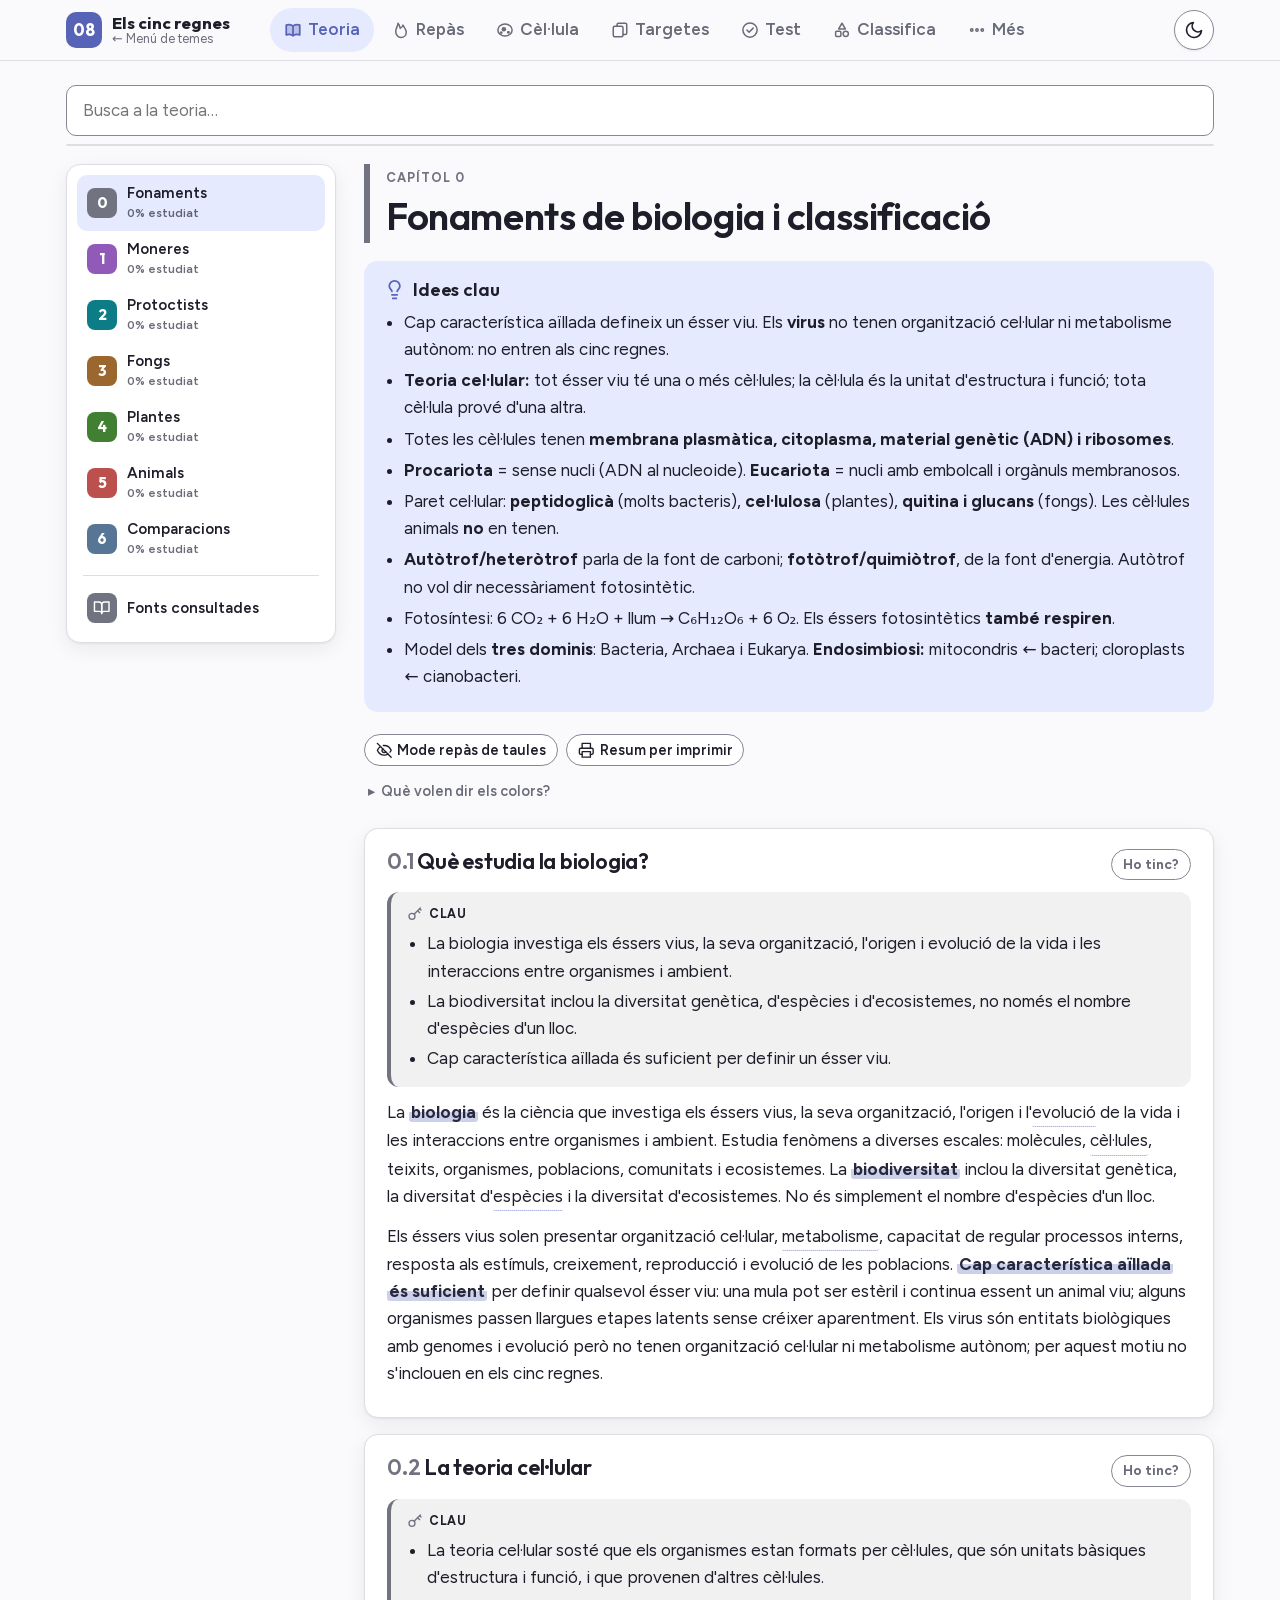
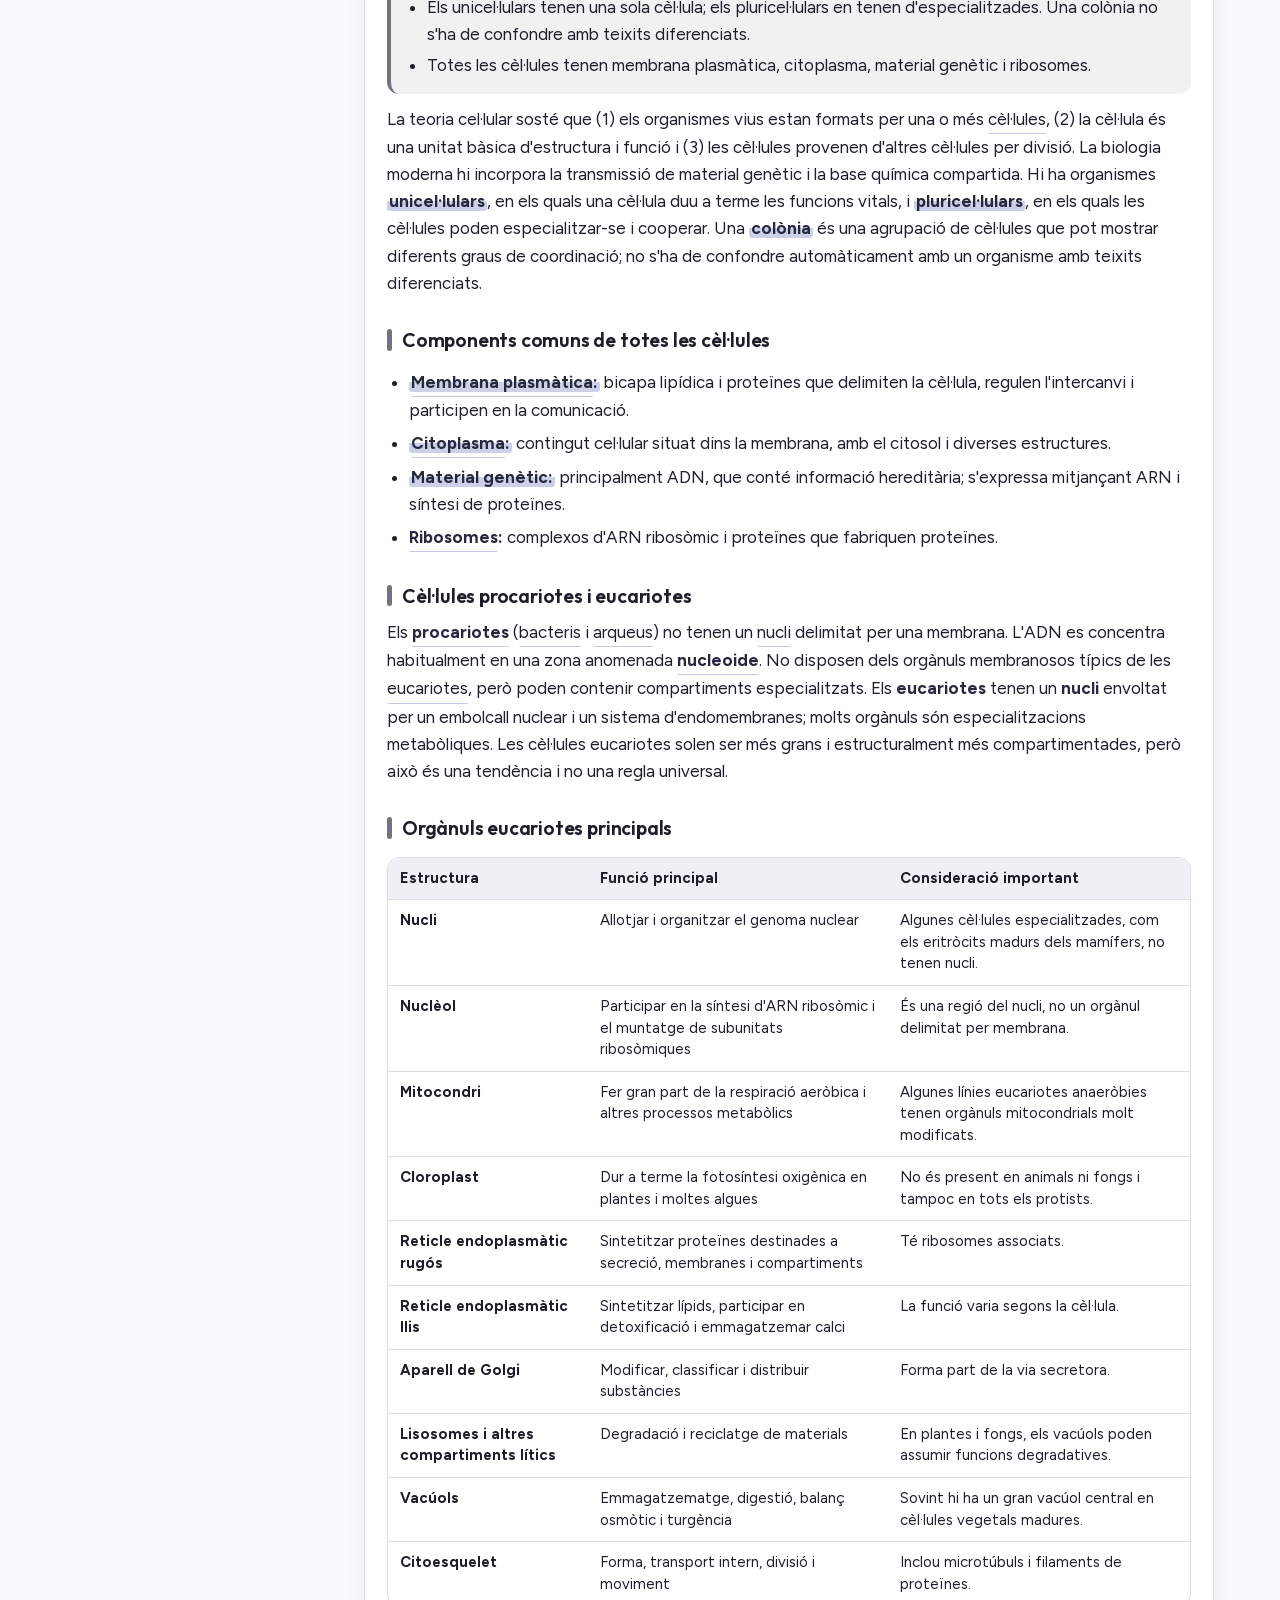
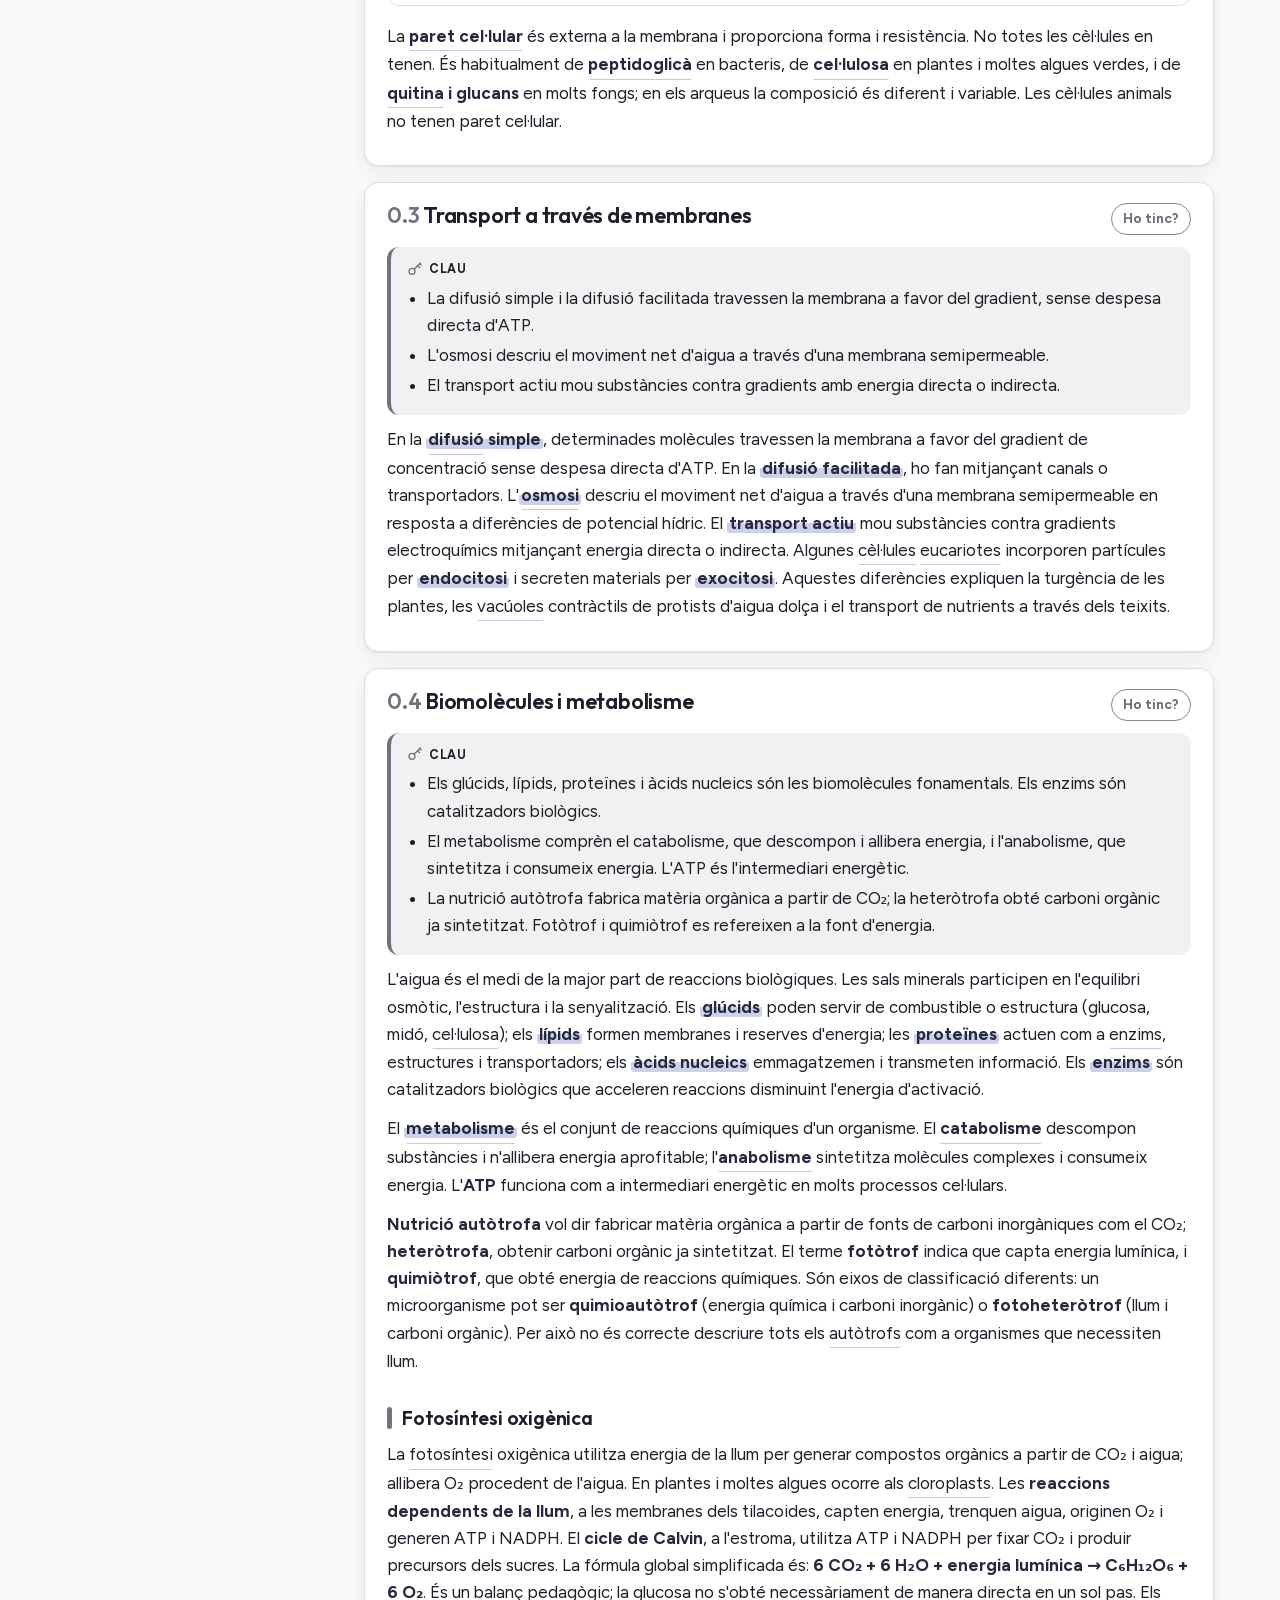
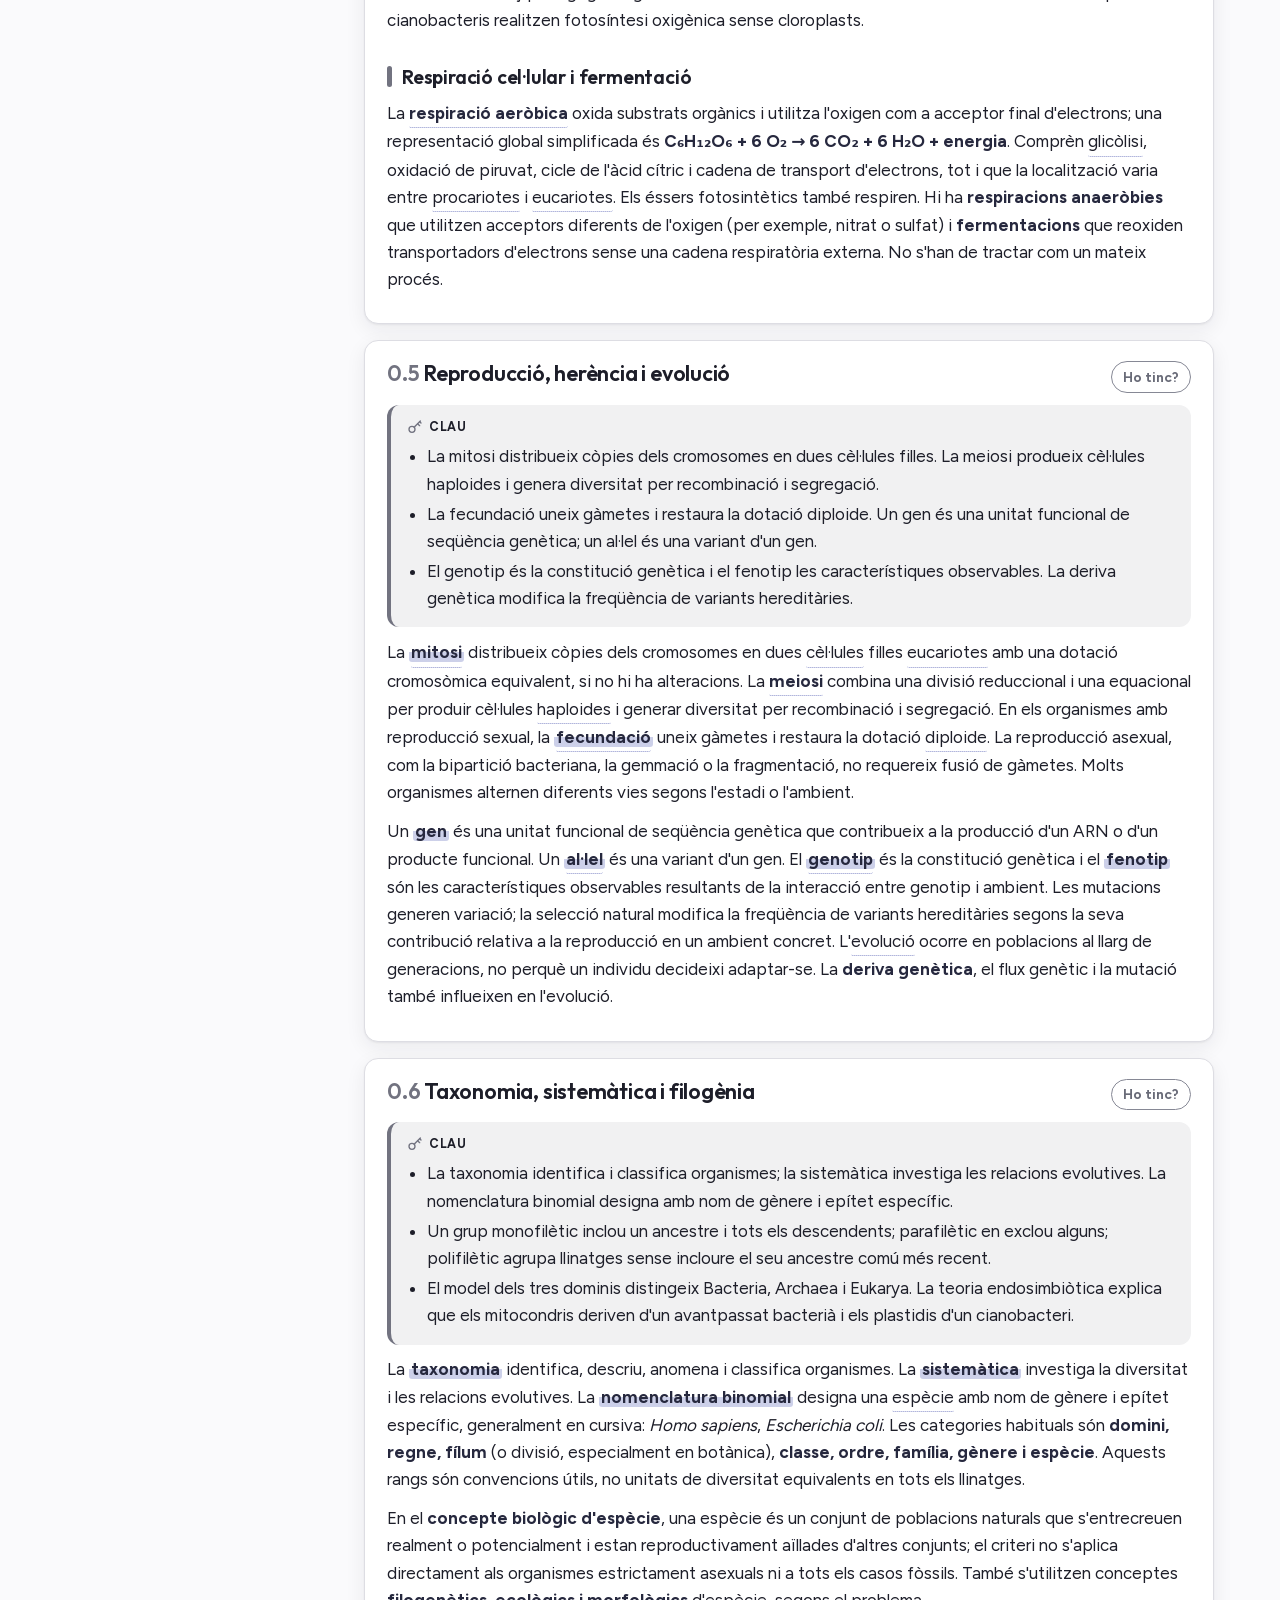
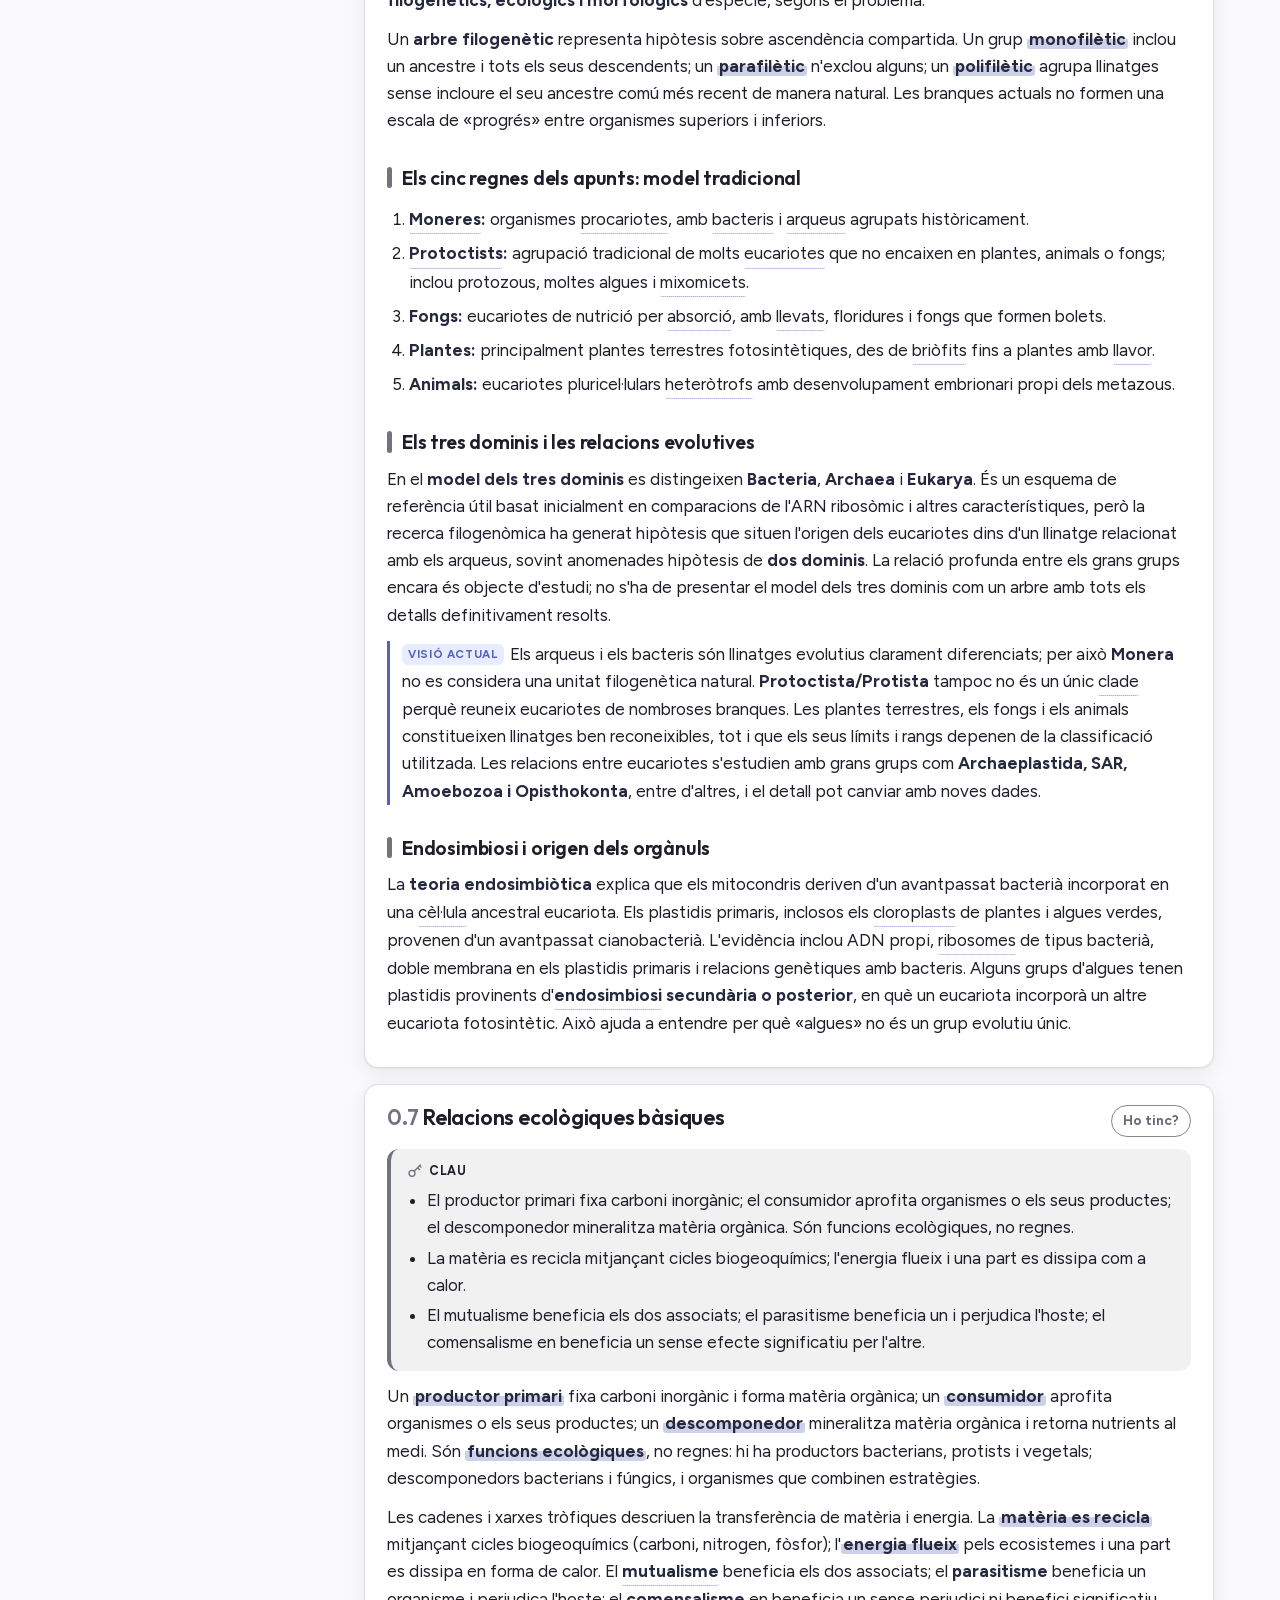
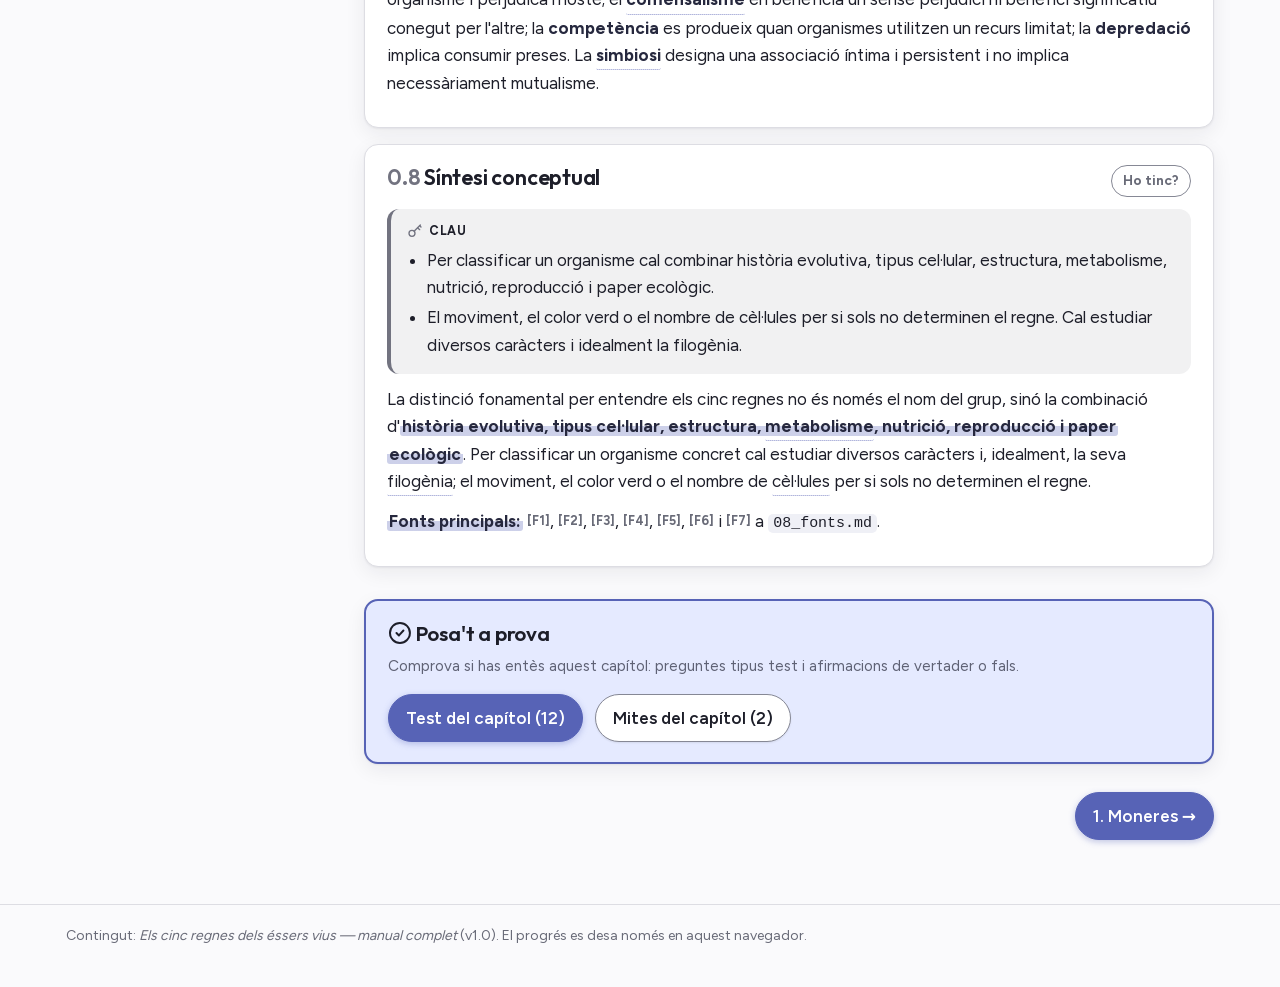
==== commit b8e91092: "Lo esencial de cada apartado: recuadro «Clau» y marcador en los términos clave - tema-08/essencial.j" ====
--- a/tema-08/index.html
+++ b/tema-08/index.html
@@ -220,6 +220,7 @@
 
 <script src="contingut.js" defer></script>
 <script src="dades.js" defer></script>
+<script src="essencial.js" defer></script>
 <script src="app.js" defer></script>
 </body>
 </html>
--- a/assets/style.css
+++ b/assets/style.css
@@ -1264,3 +1264,11 @@
   .quick a { grid-template-columns: auto 1fr; justify-items: start; align-items: center; gap: 12px; padding: 12px 16px; font-size: 1rem; text-align: left; }
 }
 @media (hover: hover) and (min-width: 900px) { .regnes-row a:hover { border-color: var(--c); } }
+
+/* ---------- Lo essencial: requadre «Clau» i marcador fluorescent ---------- */
+.sec-clau { margin: 12px 0 6px; padding: 12px 14px 12px 16px; border-radius: 12px; border-left: 4px solid var(--kc, var(--accent)); background: color-mix(in srgb, var(--kc, var(--accent)) 10%, var(--surface)); }
+.sec-clau-t { display: flex; align-items: center; gap: 6px; margin: 0; font-size: .78rem; font-weight: 700; letter-spacing: .06em; text-transform: uppercase; color: var(--ink); }
+.sec-clau-t .i { width: 16px; height: 16px; color: var(--kc, var(--accent)); }
+.sec-clau ul { margin: 6px 0 0; padding-left: 1.15em; }
+.sec-clau li { margin: 3px 0; }
+.prose strong.ess { padding: 0 2px; border-radius: 3px; background: linear-gradient(transparent 50%, color-mix(in srgb, var(--accent) 30%, transparent) 50%); -webkit-box-decoration-break: clone; box-decoration-break: clone; }
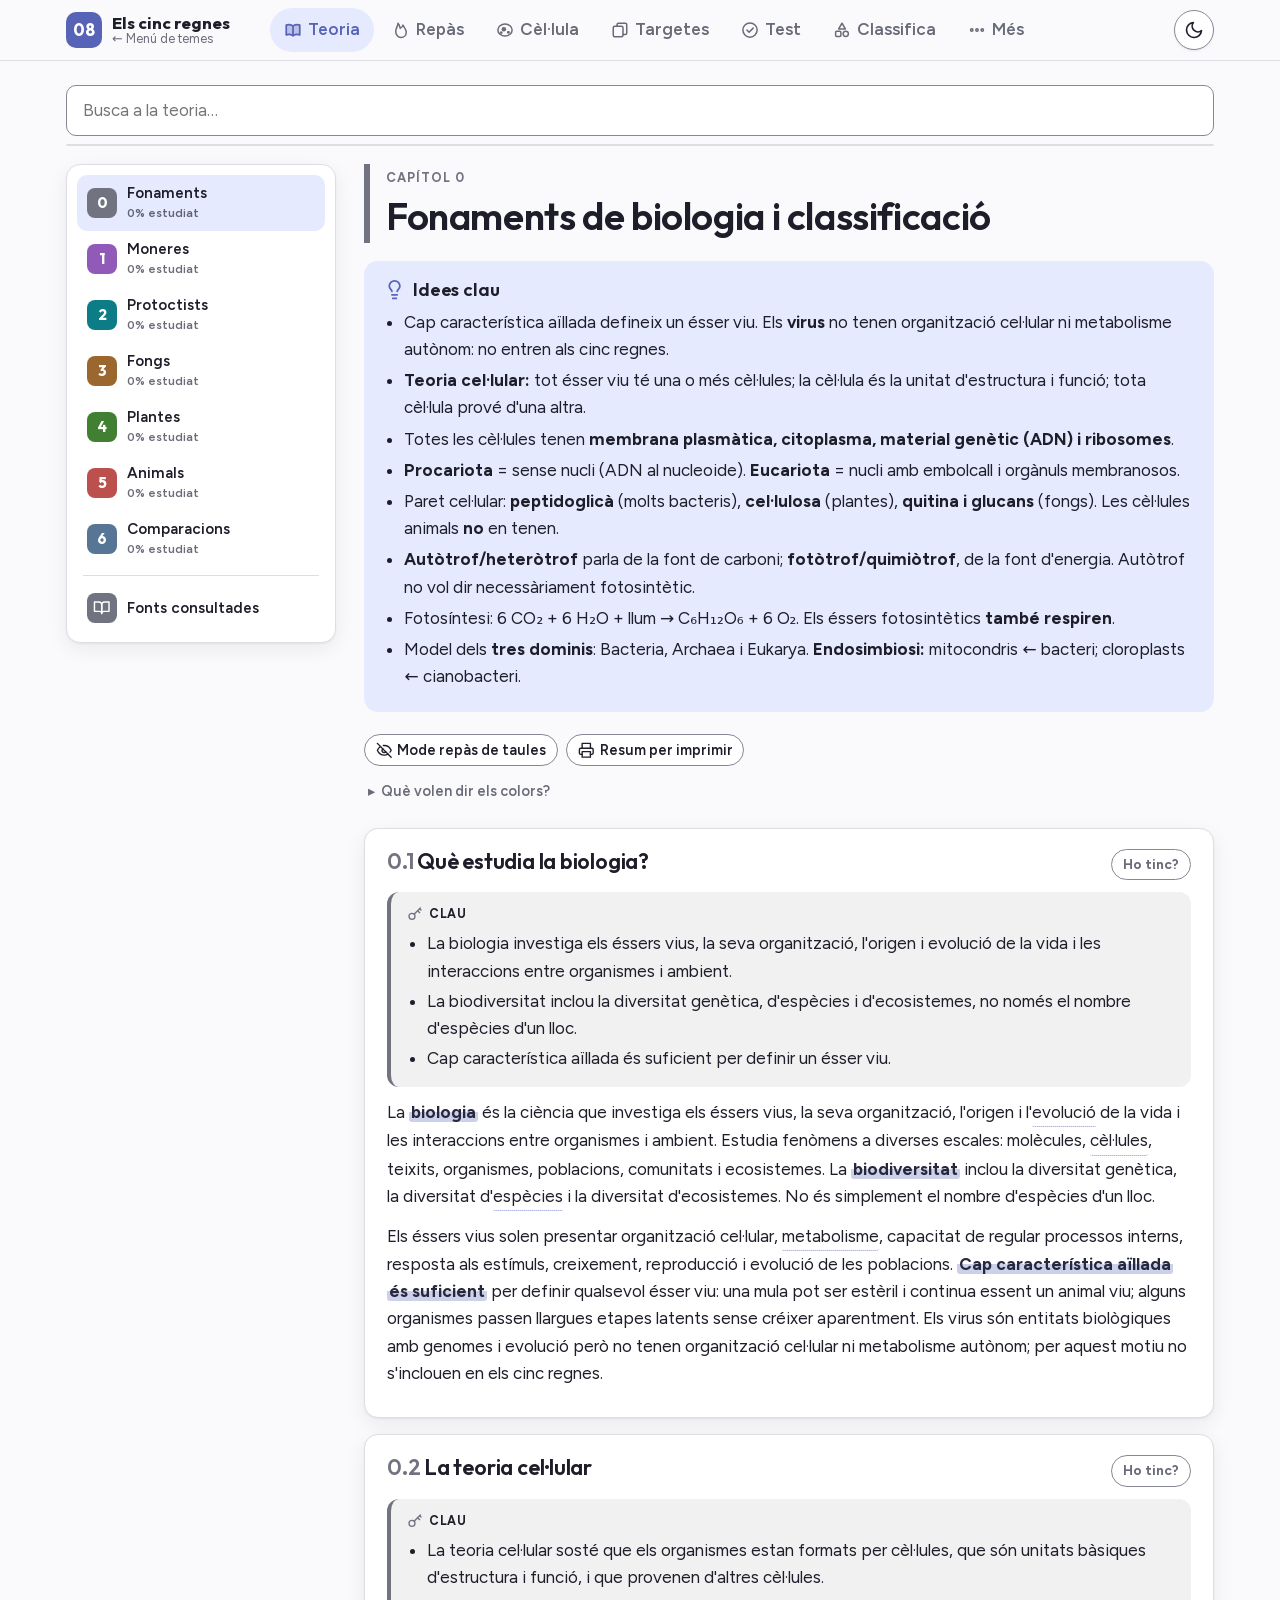
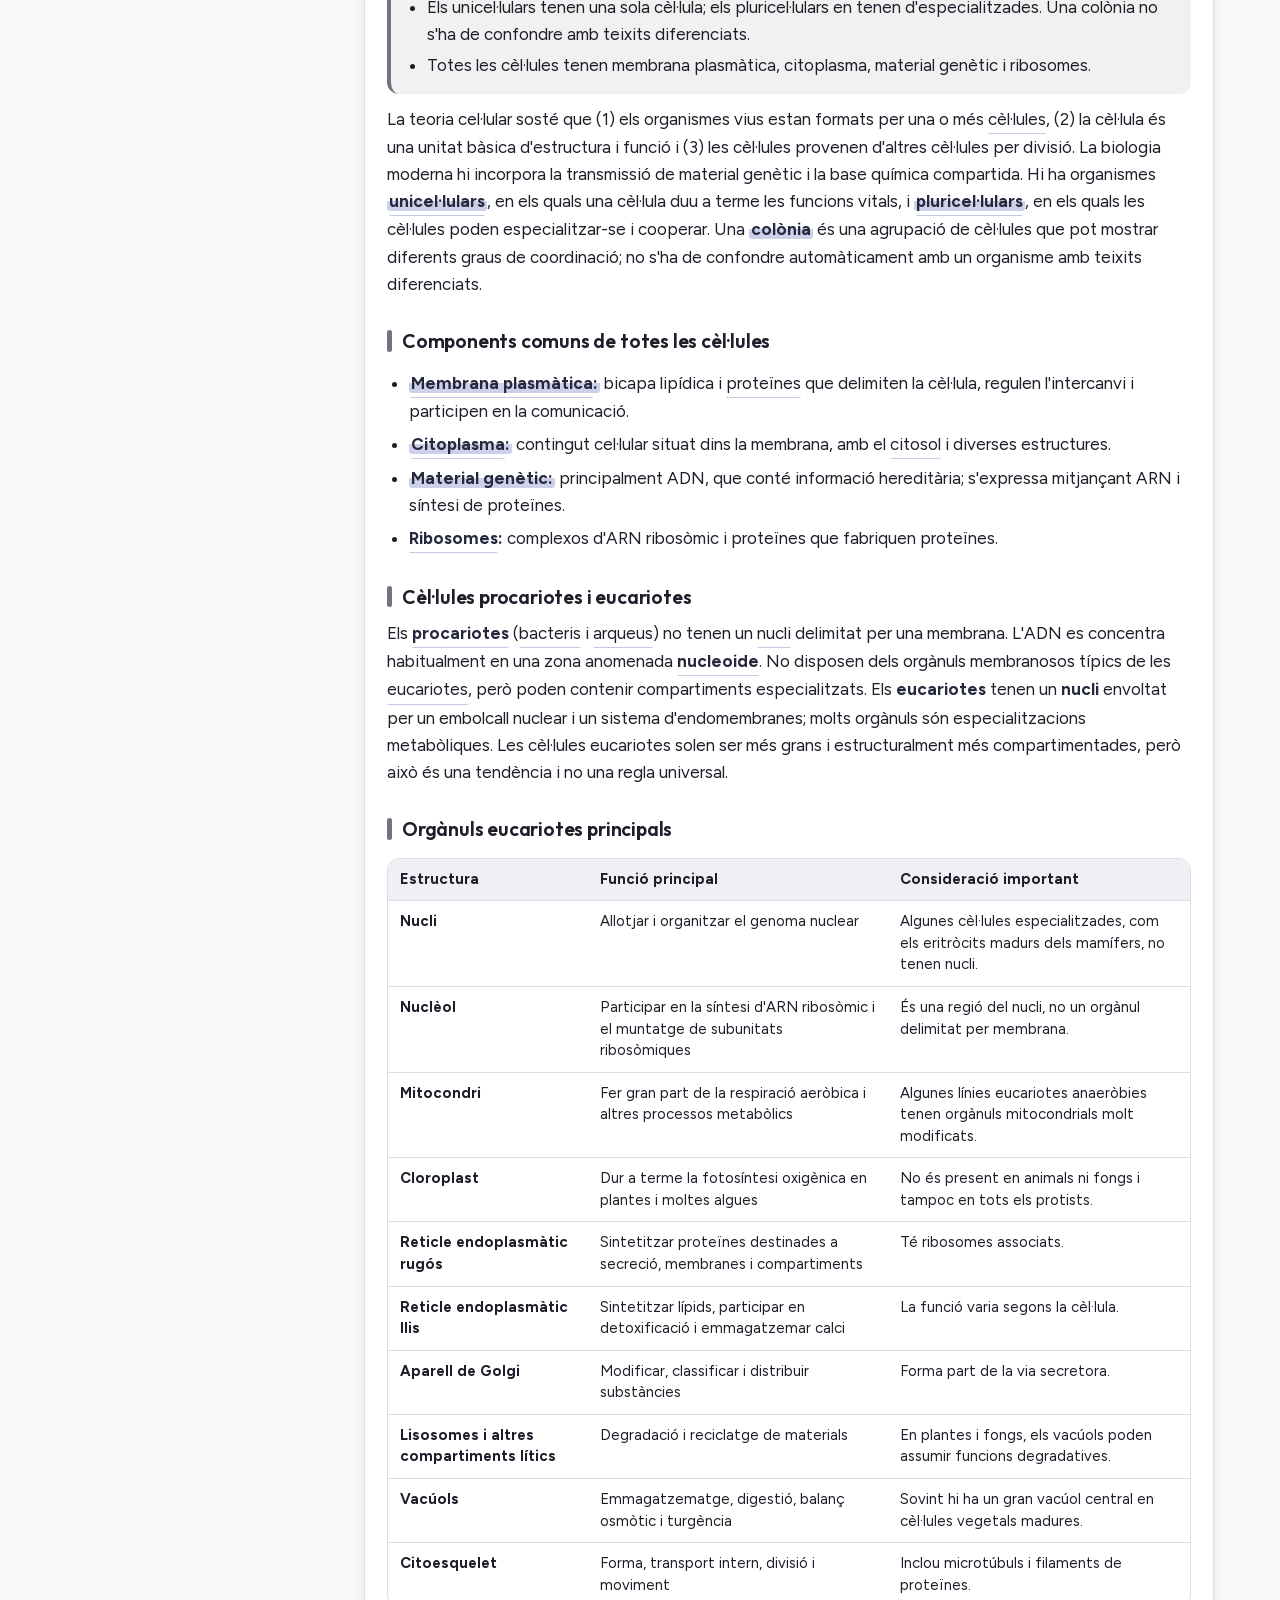
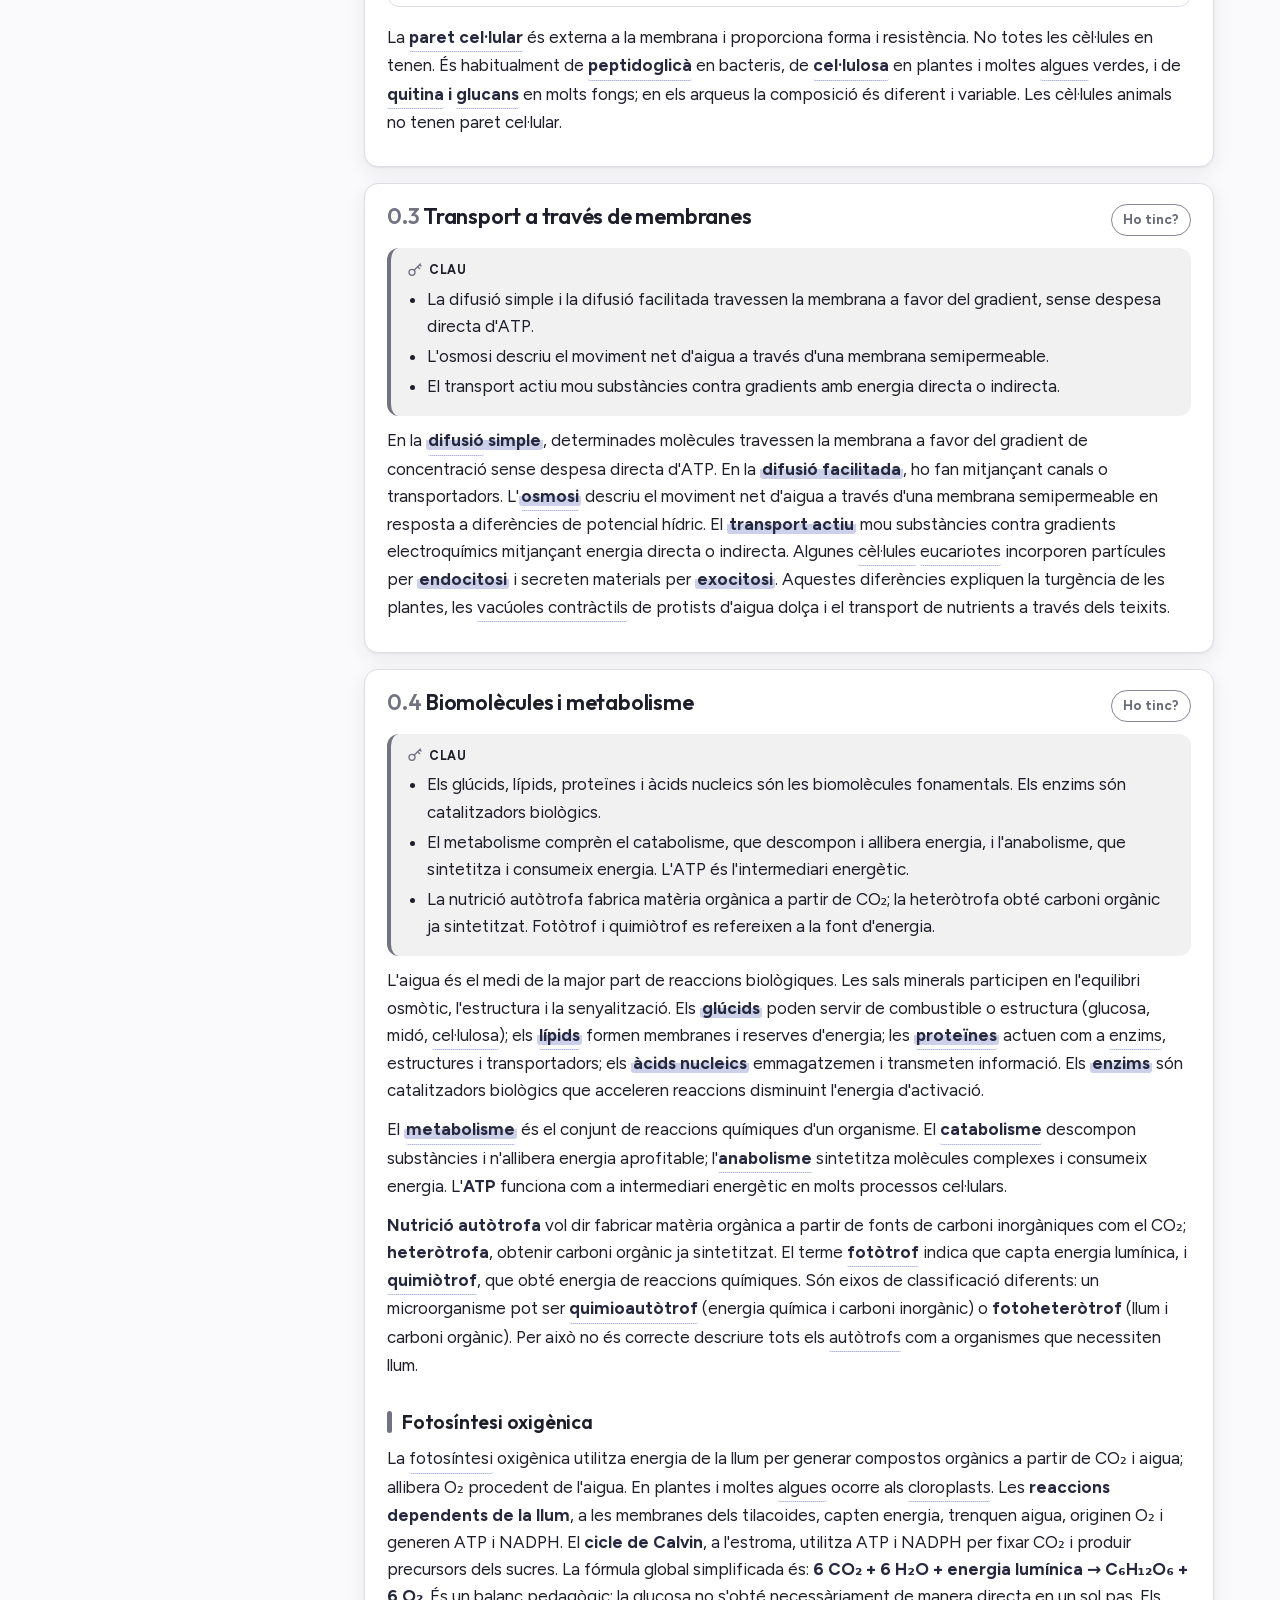
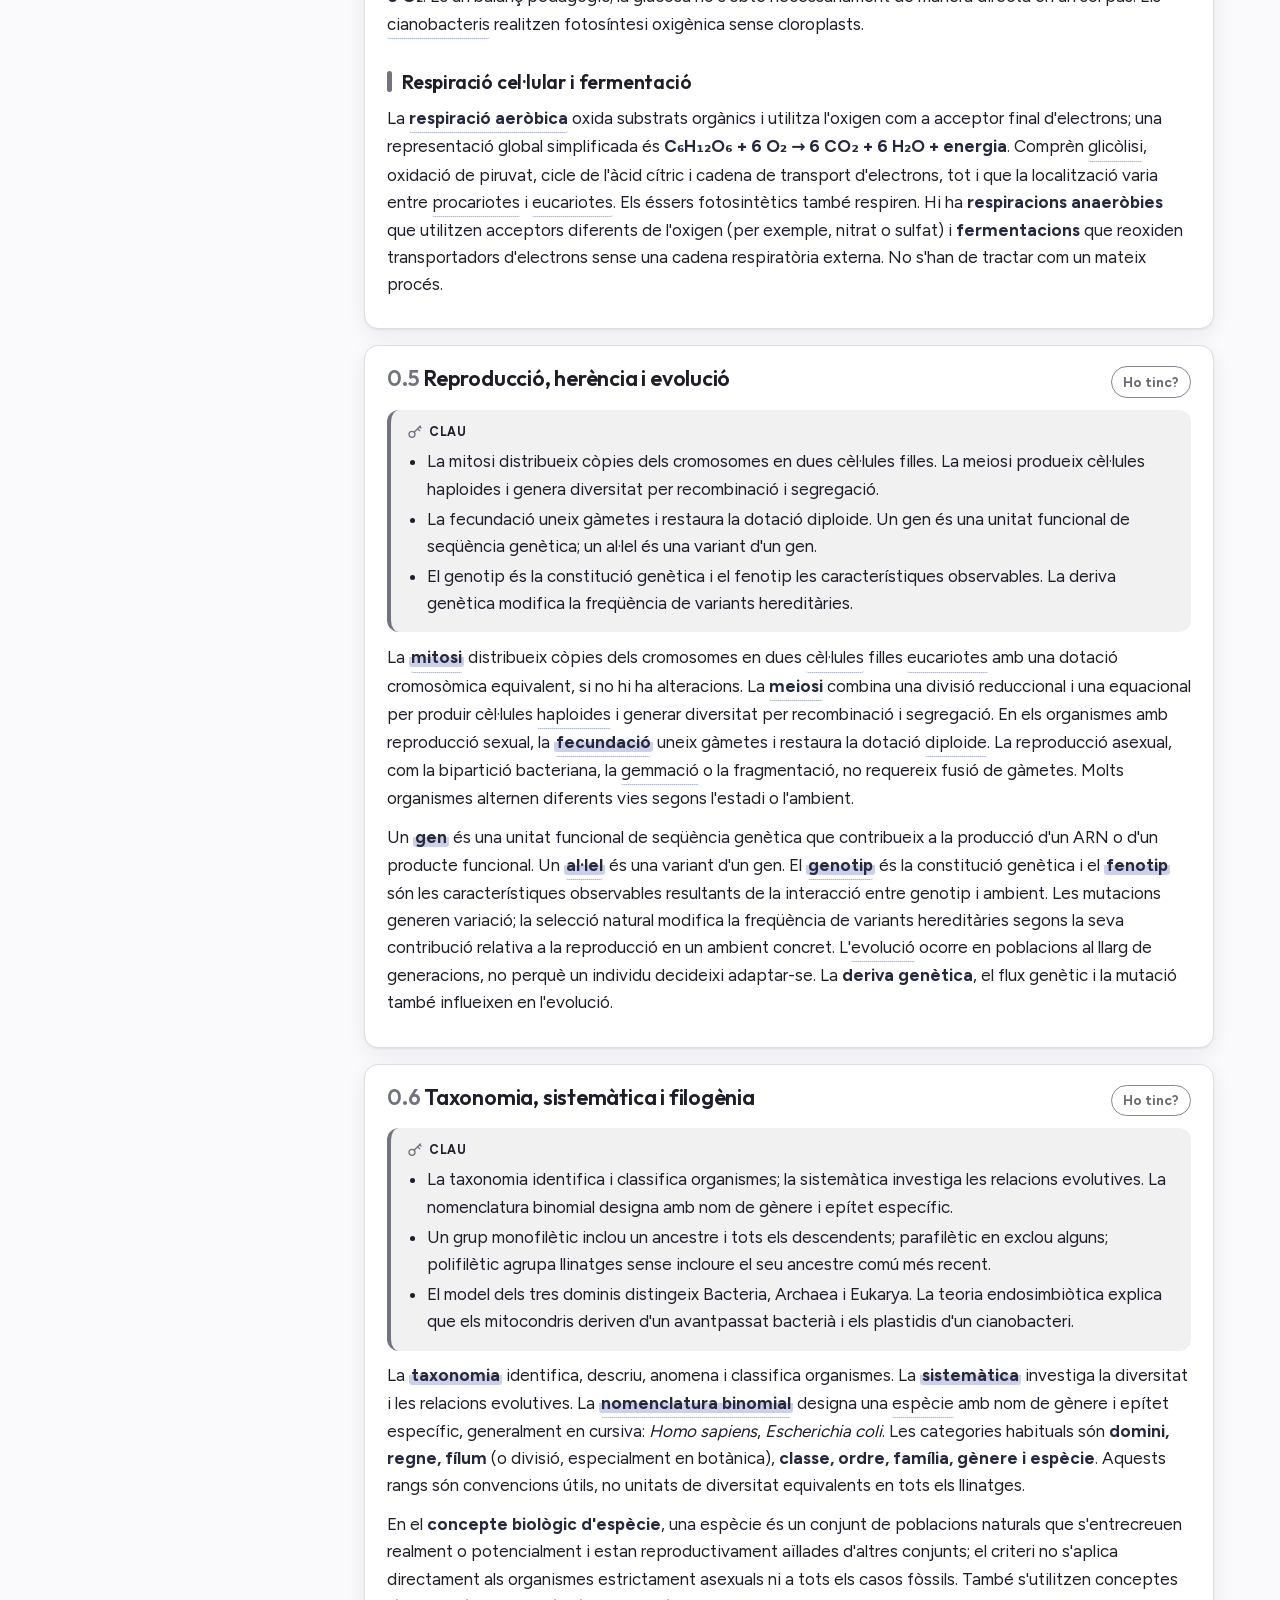
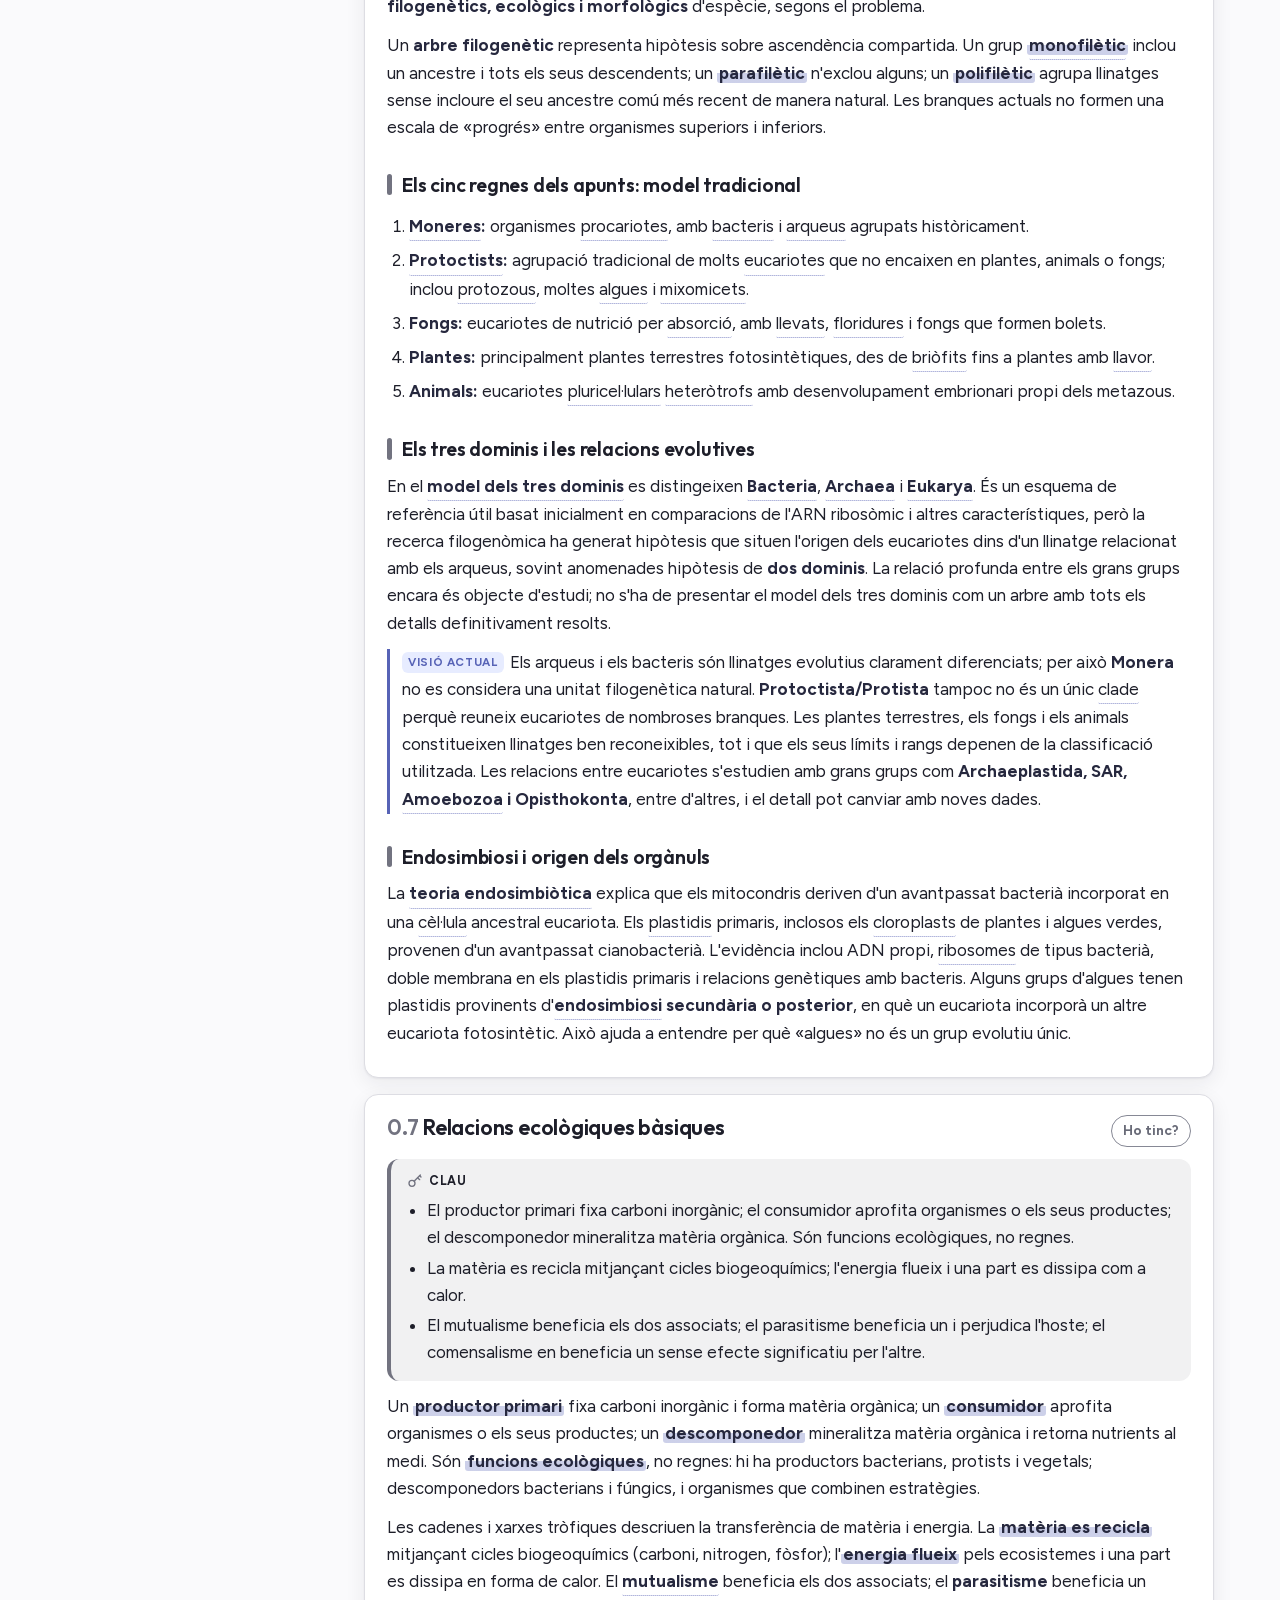
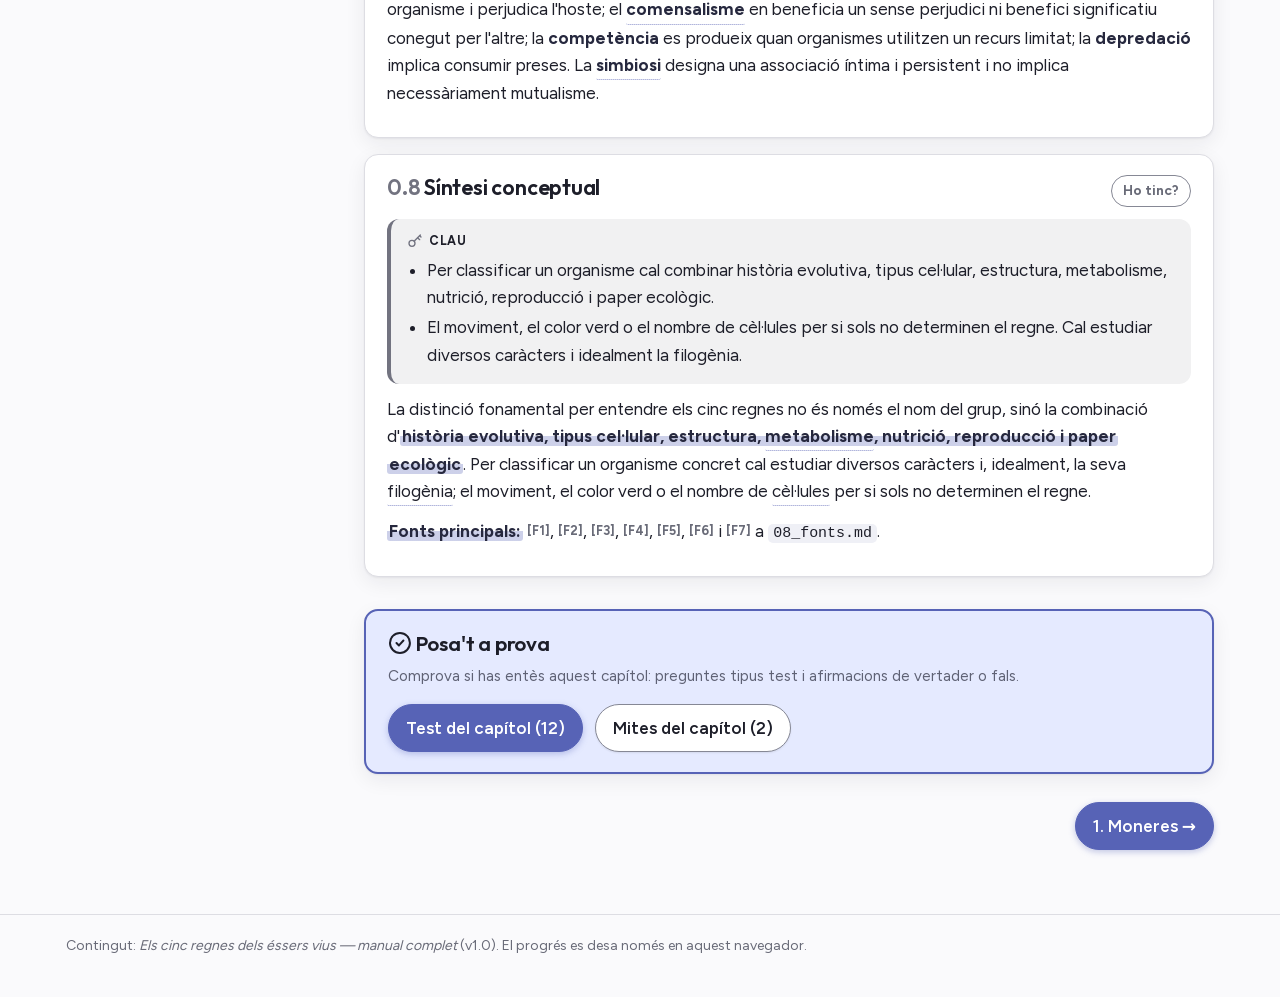
==== commit ce97e03d: "Palabras explicables en test, repaso y simulacro: 100 términos nuevos con definición breve Co-Author" ====
--- a/tema-08/index.html
+++ b/tema-08/index.html
@@ -221,6 +221,7 @@
 <script src="contingut.js" defer></script>
 <script src="dades.js" defer></script>
 <script src="essencial.js" defer></script>
+<script src="termes.js" defer></script>
 <script src="app.js" defer></script>
 </body>
 </html>
--- a/assets/style.css
+++ b/assets/style.css
@@ -1272,3 +1272,11 @@
 .sec-clau ul { margin: 6px 0 0; padding-left: 1.15em; }
 .sec-clau li { margin: 3px 0; }
 .prose strong.ess { padding: 0 2px; border-radius: 3px; background: linear-gradient(transparent 50%, color-mix(in srgb, var(--accent) 30%, transparent) 50%); -webkit-box-decoration-break: clone; box-decoration-break: clone; }
+
+/* ---------- Paraules que es poden tocar a les preguntes ---------- */
+.q-text .gl { font-weight: inherit; }
+.q-terms { display: flex; flex-wrap: wrap; align-items: center; gap: 8px; margin: 16px 0 0; padding-top: 12px; border-top: 1px dashed var(--line); }
+.q-terms-t { flex-basis: 100%; display: flex; align-items: center; gap: 6px; color: var(--muted); font-size: .85rem; }
+.q-terms-t .i { width: 16px; height: 16px; flex: none; }
+.gl.gl-chip { min-height: 36px; padding: 4px 14px; border: 1px solid var(--line); border-radius: 999px; background: var(--surface-2); color: var(--ink); font-size: .9rem; text-decoration: none; }
+.rp-def .q-terms { text-align: left; }
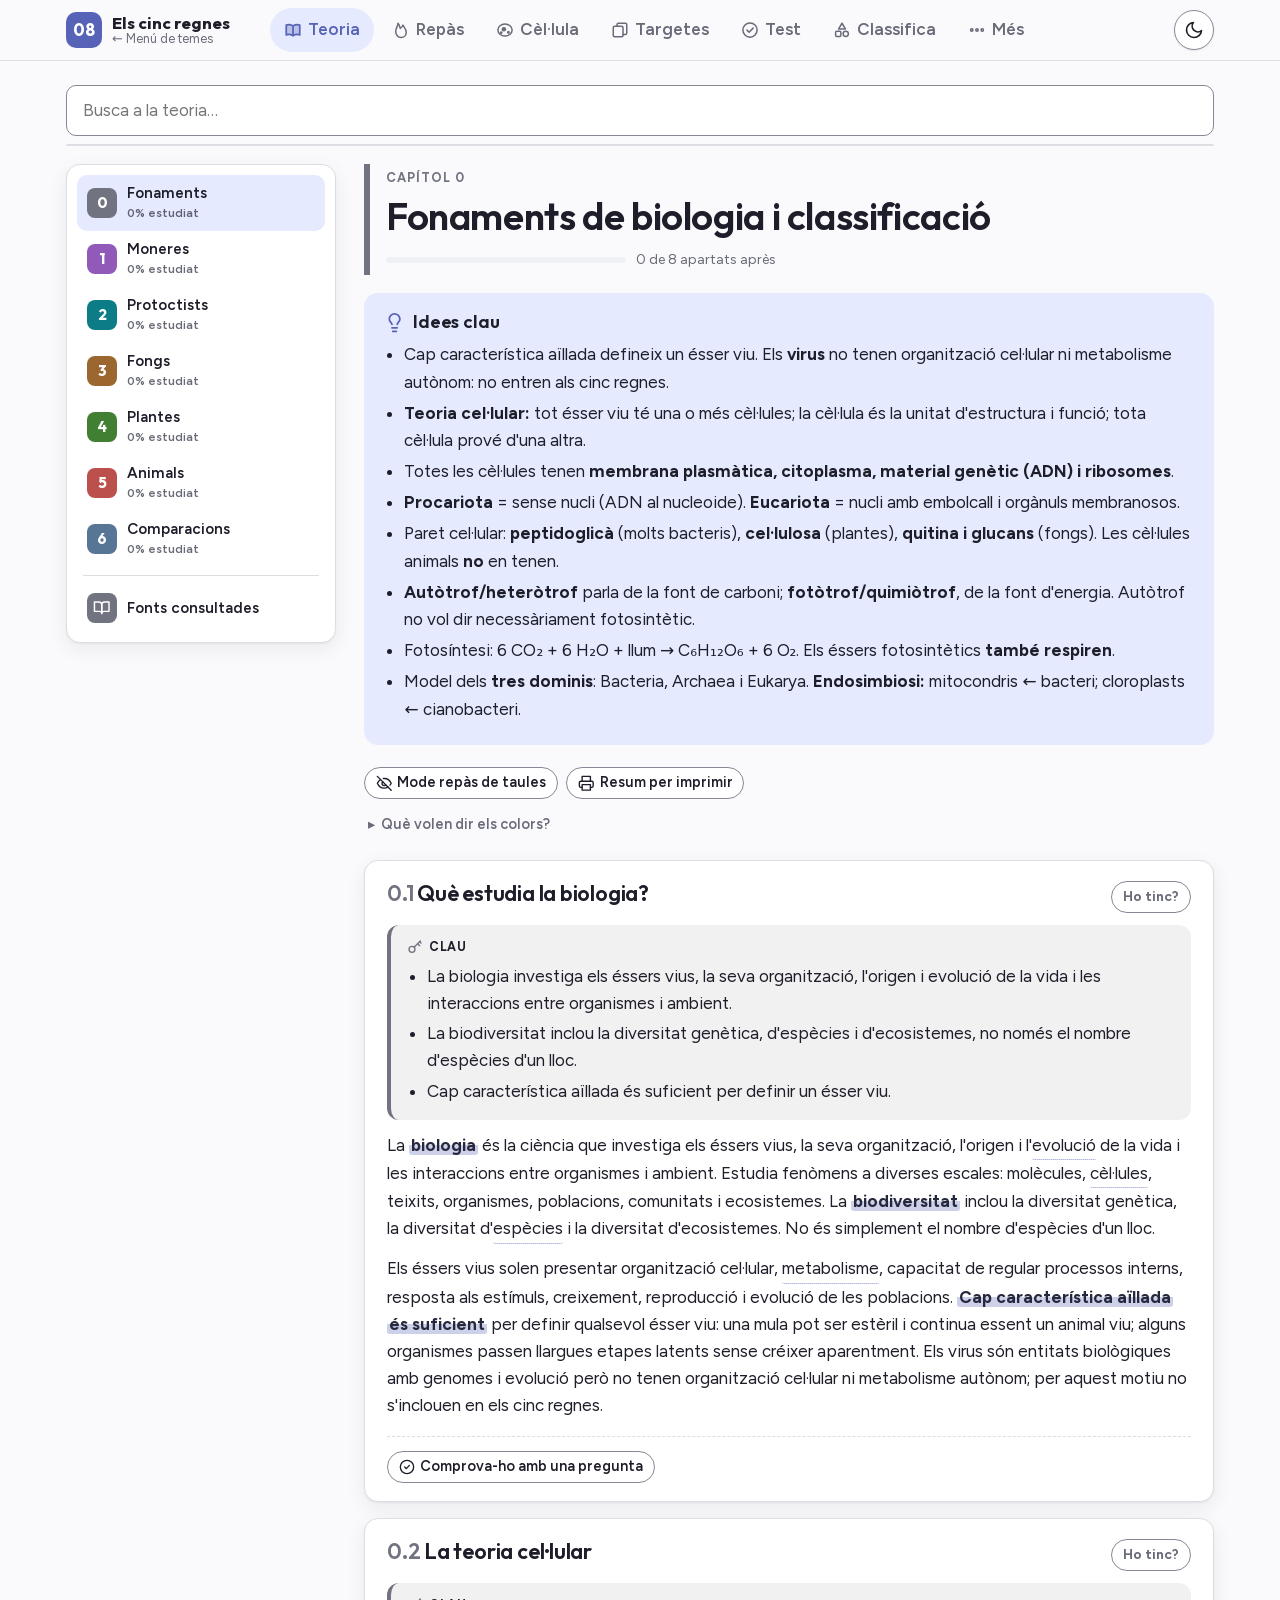
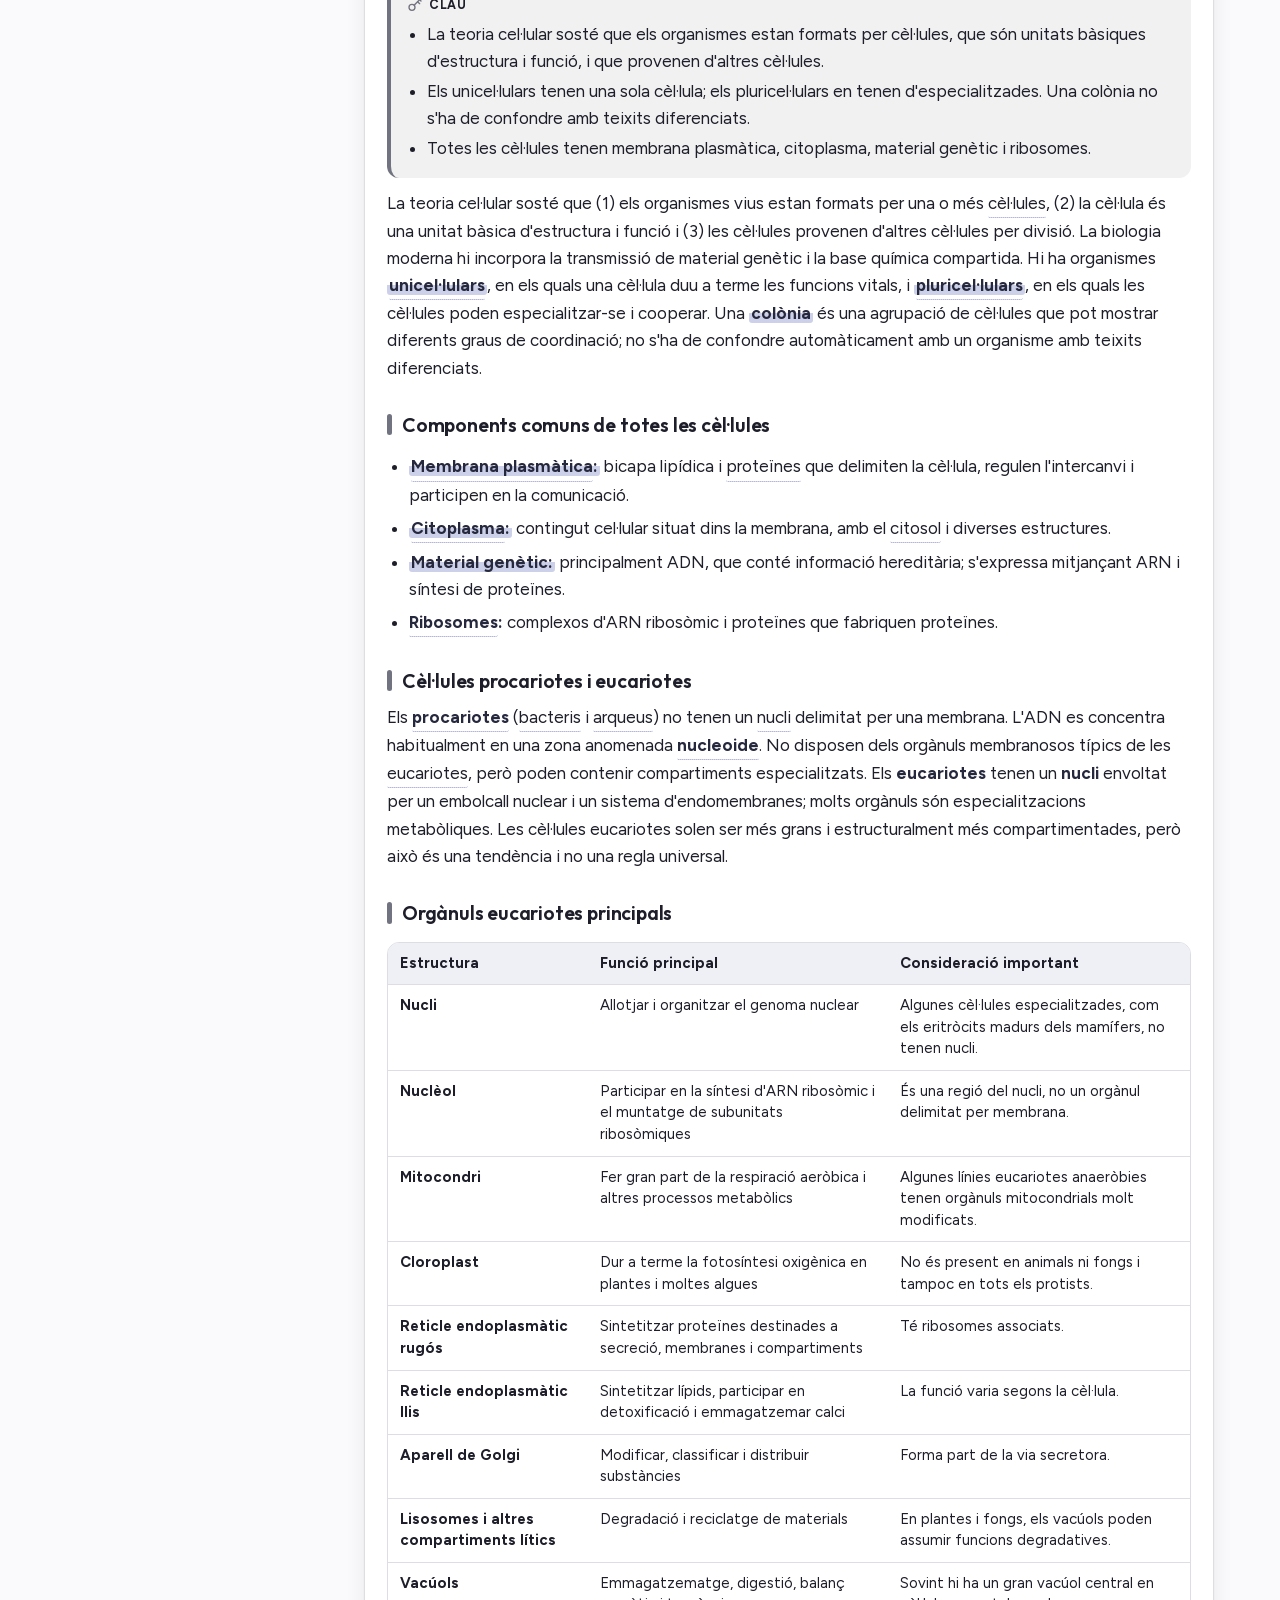
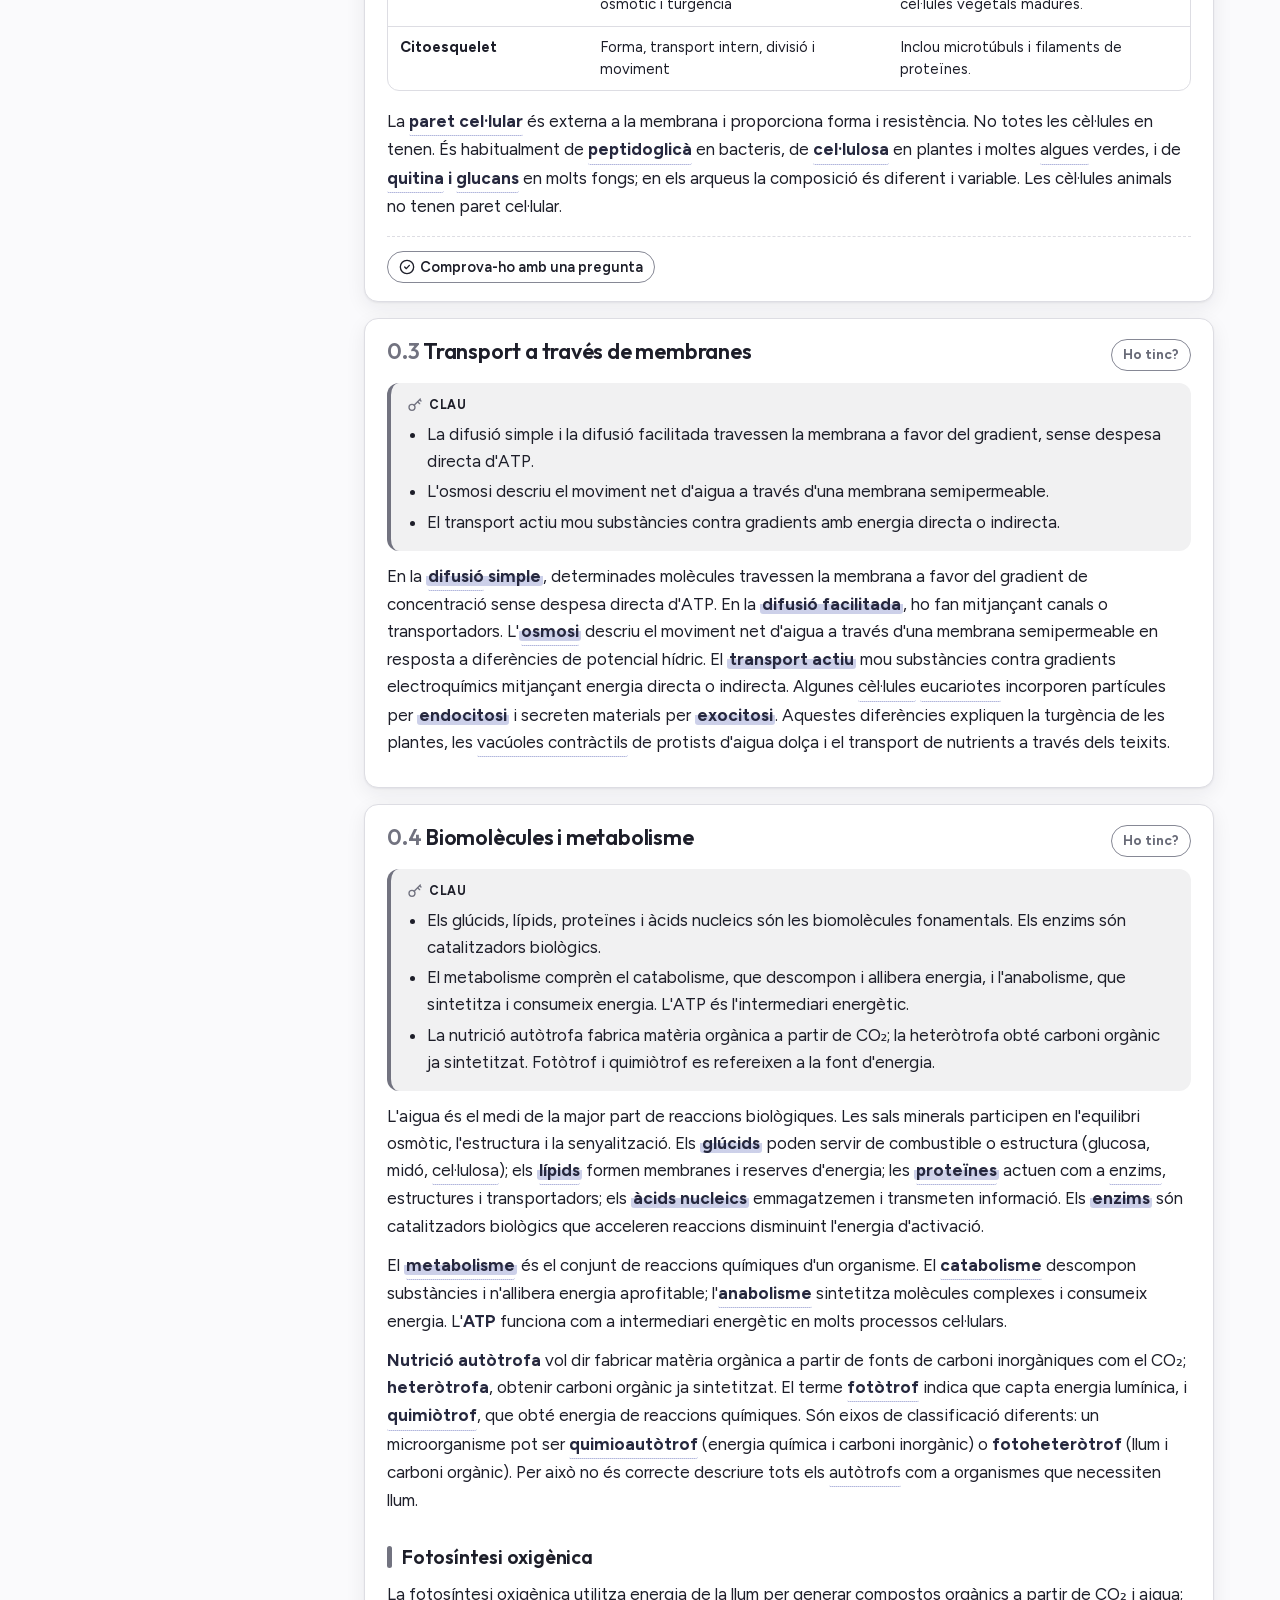
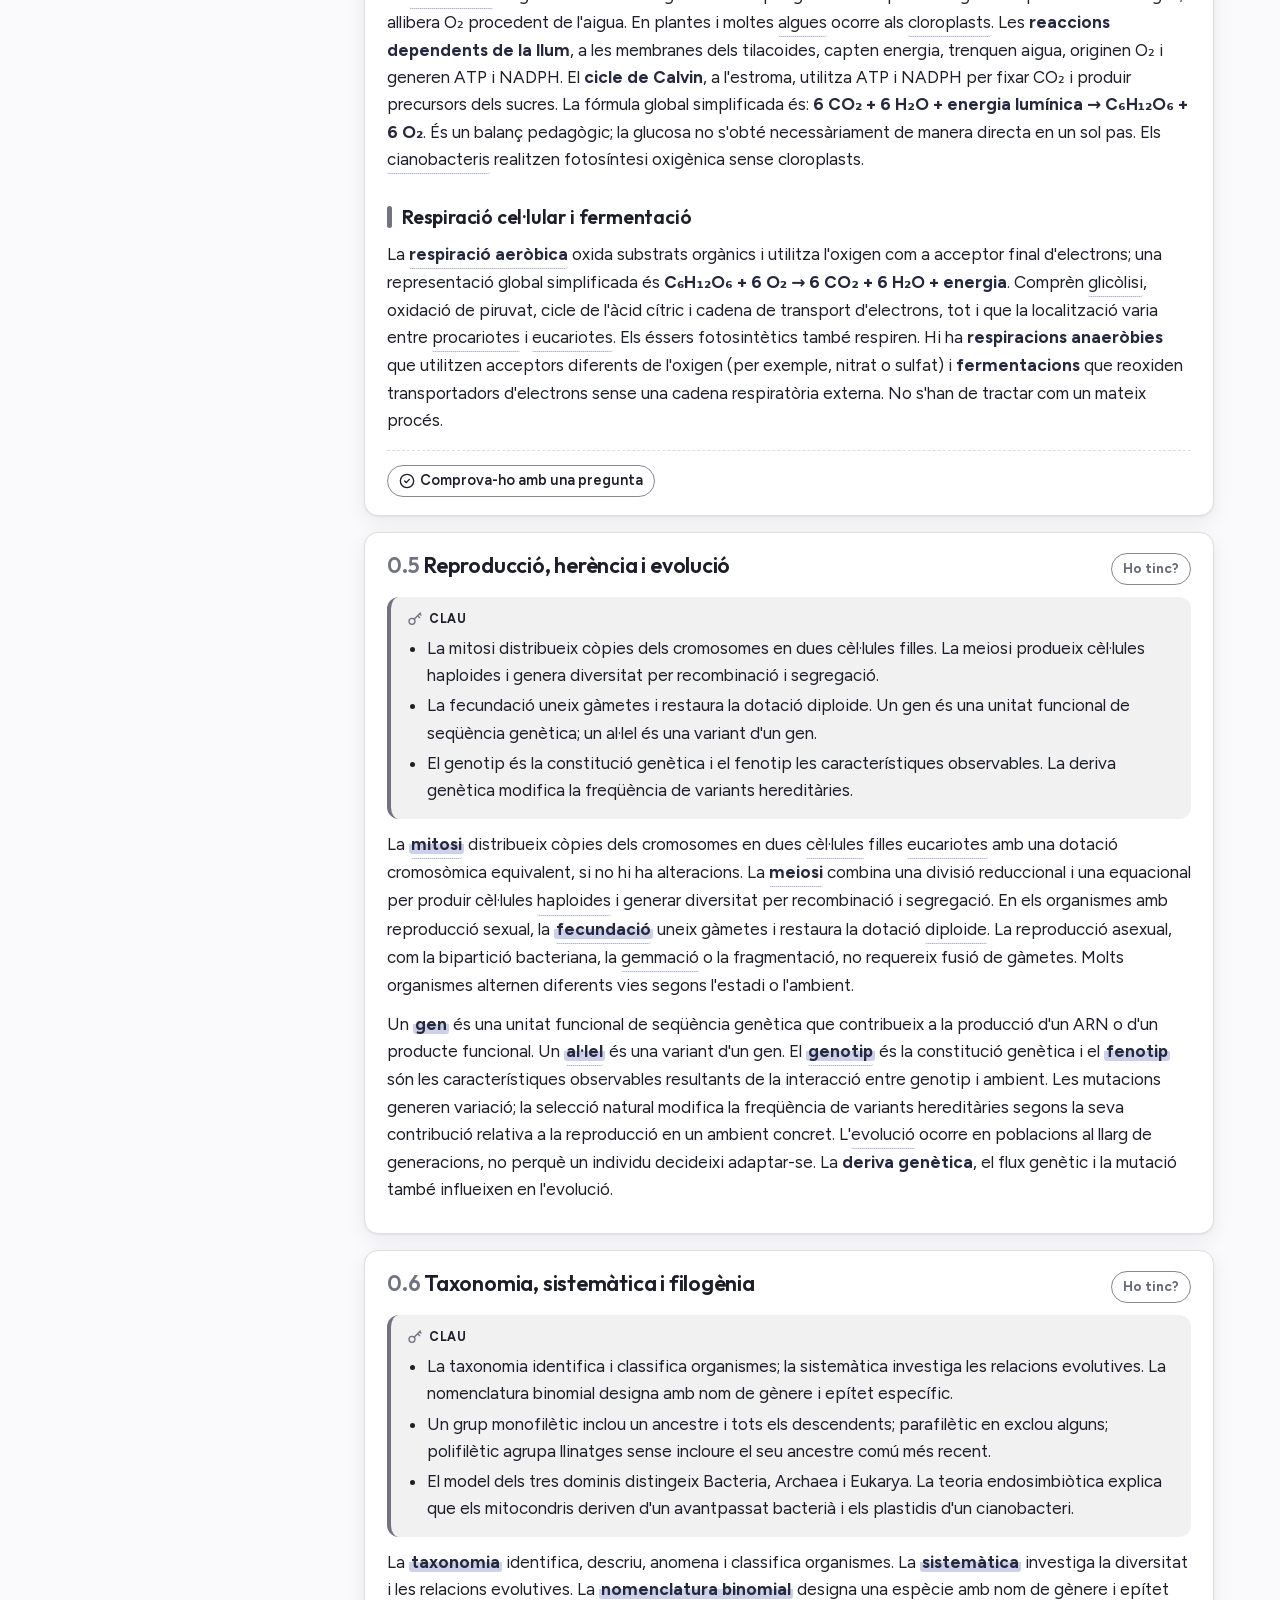
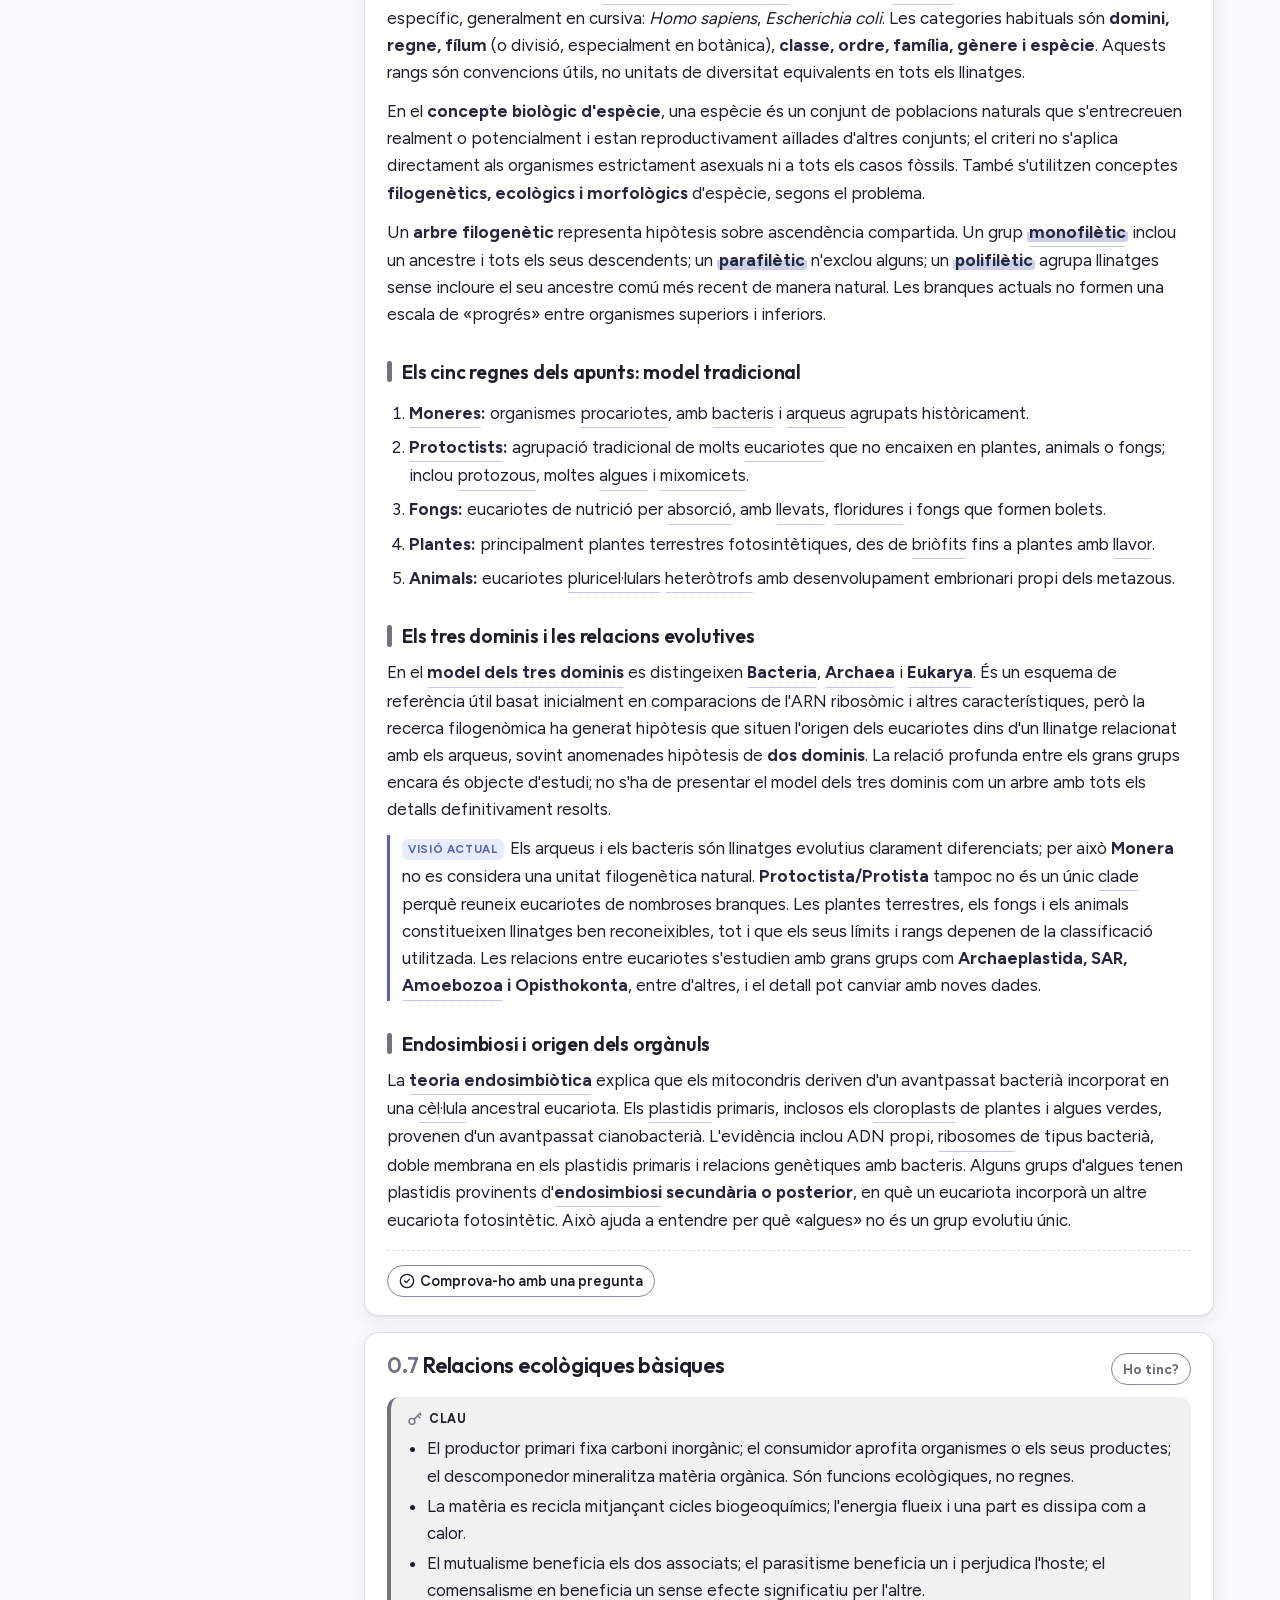
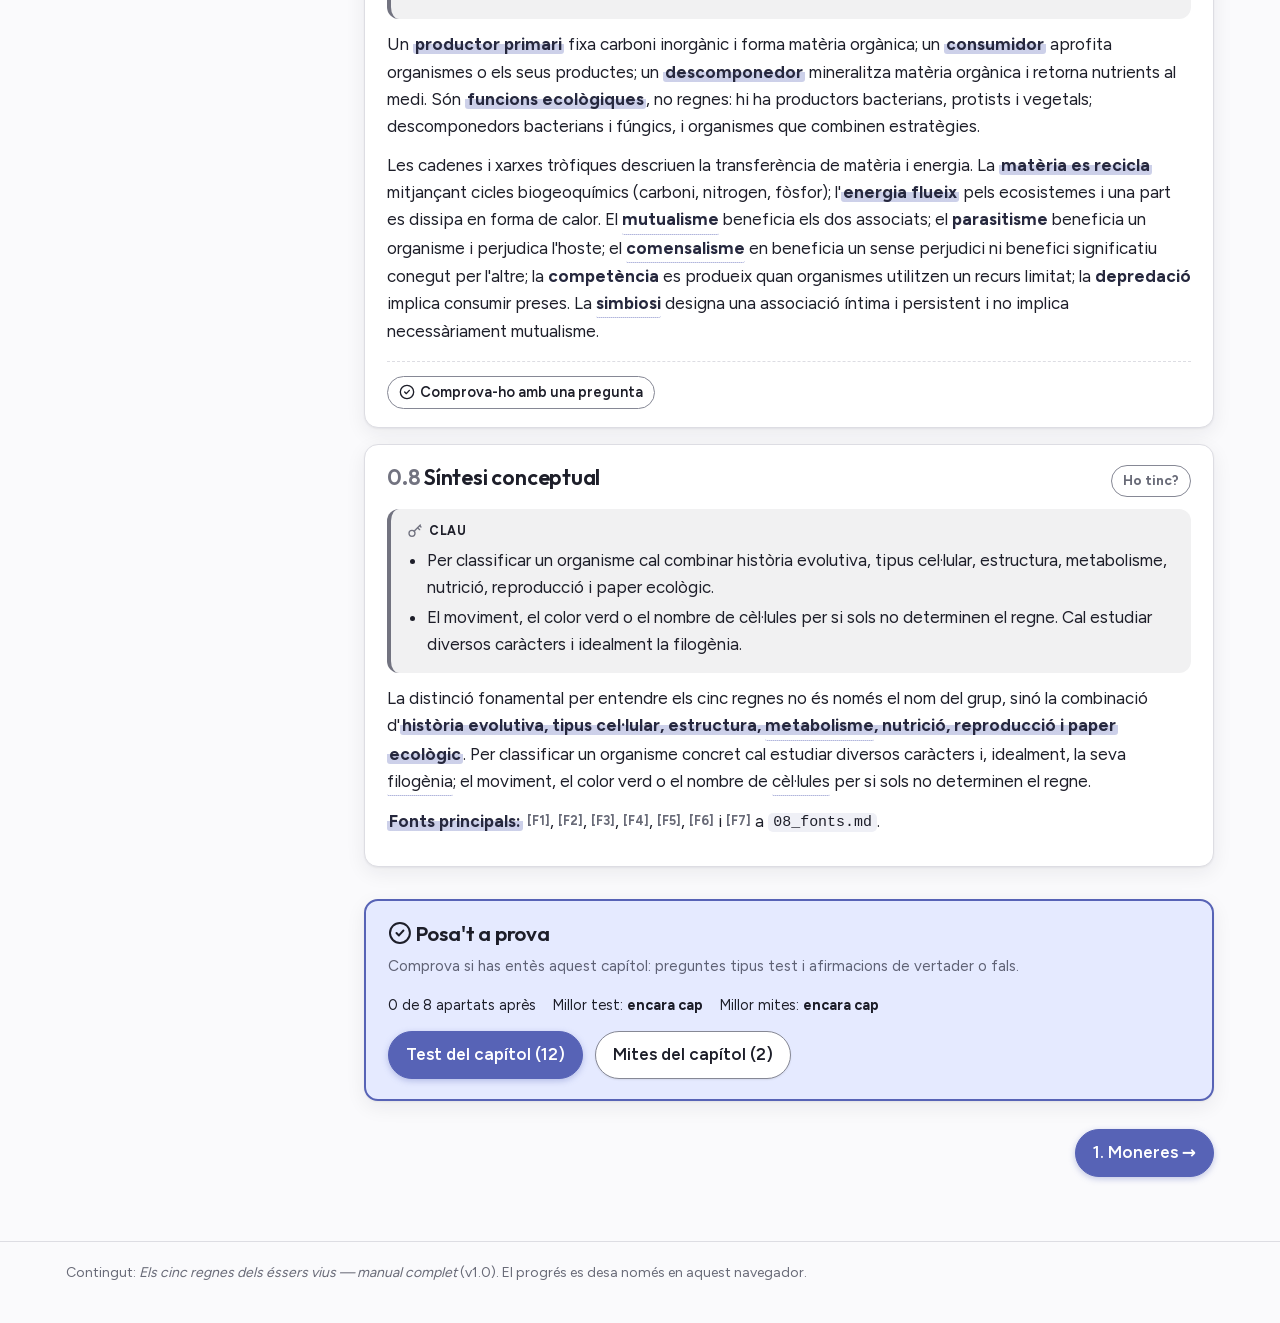
==== commit f3e18b88: "Aviso al salir del test, botón para volver arriba en la Teoria y contador en las notas Co-Authored-B" ====
--- a/tema-08/index.html
+++ b/tema-08/index.html
@@ -208,7 +208,8 @@
     <h2 id="note-title">Nota</h2>
     <blockquote id="note-quote"></blockquote>
     <label class="setup-label" for="note-text">La teva nota</label>
-    <textarea id="note-text" rows="4" maxlength="2000"></textarea>
+    <textarea id="note-text" rows="4" maxlength="2000" aria-describedby="note-count"></textarea>
+    <p class="note-count" id="note-count">0 / 2000</p>
     <div class="note-actions">
       <button class="btn" value="del" type="submit">Esborra el subratllat</button>
       <span class="spacer"></span>
@@ -217,6 +218,18 @@
     </div>
   </form>
 </dialog>
+<dialog class="note-dlg confirm-dlg" id="quit-dlg" aria-labelledby="quit-title" aria-describedby="quit-msg">
+  <form method="dialog">
+    <h2 id="quit-title">Vols sortir del test?</h2>
+    <p id="quit-msg"></p>
+    <div class="note-actions">
+      <span class="spacer"></span>
+      <button class="btn" value="quit" type="submit">Surt</button>
+      <button class="btn primary" value="stay" type="submit" autofocus>Continua</button>
+    </div>
+  </form>
+</dialog>
+<button class="to-top" id="to-top" type="button" aria-label="Torna a dalt" hidden><i data-i="up"></i></button>
 
 <script src="contingut.js" defer></script>
 <script src="dades.js" defer></script>
--- a/assets/style.css
+++ b/assets/style.css
@@ -1100,19 +1100,12 @@
 .ex-table { margin: 16px 0; text-align: left; }
 
 /* ---------- Clau dicotòmica ---------- */
-.clau-meta, .clau-org, .clau-path, .clau-q, .clau-res { max-width: 760px; }
+.clau-meta, .clau-org, .clau-res, .clau-intro, .clau-how, .clau-map, .clau-tools, .clau-bar { max-width: 760px; }
 .clau-org { padding: 18px; margin-bottom: 12px; }
 .clau-org h2 { margin: 0; }
 .clau-org .sci { margin: 2px 0 0; font-style: italic; color: var(--muted); }
 .clau-org .clue { display: flex; gap: 8px; align-items: flex-start; margin: 12px 0 0; padding: 10px 12px; border-radius: 12px; background: var(--surface-2); }
 .clau-org .clue .i { flex: none; width: 1.1em; height: 1.1em; margin-top: .25em; color: var(--accent); }
-.clau-path { list-style: none; display: grid; gap: 10px; margin: 0 0 12px 8px; padding: 2px 0 2px 16px; border-left: 3px solid var(--accent); }
-.clau-path li { display: grid; grid-template-columns: 1fr auto; gap: 2px 10px; align-items: center; }
-.clau-path li span { font-weight: 600; }
-.clau-path li b { padding: 2px 12px; border-radius: 999px; font-size: .85rem; background: var(--accent-soft); color: var(--ink); }
-.clau-path li small { grid-column: 1 / -1; color: var(--muted); }
-.clau-q { padding: 20px; }
-.clau-q h3 { margin: 0 0 14px; font-size: 1.25rem; }
 .clau-btns { display: grid; grid-template-columns: 1fr 1fr; gap: 10px; }
 .clau-btns .btn { min-height: 52px; font-size: 1.05rem; }
 #v-clau .clau-btns .btn.wrong { border-color: var(--bad); background: var(--bad-bg); color: var(--bad); }
@@ -1280,3 +1273,98 @@
 .q-terms-t .i { width: 16px; height: 16px; flex: none; }
 .gl.gl-chip { min-height: 36px; padding: 4px 14px; border: 1px solid var(--line); border-radius: 999px; background: var(--surface-2); color: var(--ink); font-size: .9rem; text-decoration: none; }
 .rp-def .q-terms { text-align: left; }
+
+/* ---------- Ratxa d'encerts, avís i navegació entre preguntes ---------- */
+.q-nav { display: flex; justify-content: space-between; align-items: center; gap: 10px; margin: 0 0 10px; }
+.q-nav .btn:disabled { visibility: hidden; }
+.q-streak { display: inline-flex; align-items: center; gap: 3px; margin-left: 8px; padding: 0 8px; border-radius: 999px; background: var(--accent-soft); color: var(--accent); font-weight: 700; }
+.q-streak .i { width: 14px; height: 14px; }
+.q-actions { display: flex; flex-wrap: wrap; justify-content: space-between; gap: 10px; margin: 14px 0 0; }
+.q-actions .btn .i { width: 16px; height: 16px; }
+.q-actions > .btn { flex: 1 1 180px; justify-content: center; }
+.q-undo-note { margin: 10px 0 0; font-size: .85rem; }
+.rp-how { margin-top: 12px; padding: 12px 16px; }
+.rp-how summary { min-height: 32px; font-weight: 600; cursor: pointer; }
+.rp-how ul { display: grid; gap: 6px; margin: 8px 0 4px; padding-left: 1.2em; }
+.toast { position: fixed; left: 50%; bottom: calc(24px + env(safe-area-inset-bottom)); z-index: 70; display: flex; align-items: center; gap: 8px; max-width: calc(100vw - 32px); padding: 10px 18px; border-radius: 999px; background: var(--ink); color: var(--bg); box-shadow: 0 8px 24px rgb(0 0 0 / .2); opacity: 0; pointer-events: none; transform: translate(-50%, 16px); transition: opacity .2s, transform .2s; }
+.toast.show { opacity: 1; transform: translate(-50%, 0); }
+.toast .i { flex: none; width: 18px; height: 18px; }
+.toast { width: max-content; }
+.nowrap { white-space: nowrap; }
+@media (max-width: 600px) { .toast { bottom: calc(92px + env(safe-area-inset-bottom)); } }
+@media (prefers-reduced-motion: reduce) { .toast { transition: none; } }
+
+/* ---------- Clau dicotòmica: mapa del camí ---------- */
+.clau-intro { padding: 20px; }
+.clau-intro h2 { margin: 0 0 8px; }
+.clau-intro h3 { margin: 20px 0 12px; font-size: 1.05rem; }
+.clau-how-list { display: grid; gap: 6px; margin: 0; padding-left: 1.3em; }
+.clau-how { margin: 0 0 12px; padding: 8px 14px; border: 1px solid var(--line); border-radius: 12px; background: var(--surface); }
+.clau-how summary { display: flex; align-items: center; gap: 6px; min-height: 36px; font-weight: 600; cursor: pointer; }
+.clau-how summary .i { width: 18px; height: 18px; color: var(--accent); }
+.clau-how[open] .clau-how-list { margin: 6px 0 6px; }
+.clau-org .clue span { flex: 1; }
+.clau-map { list-style: none; display: grid; margin: 0 0 12px; padding: 0; }
+.cm-step { position: relative; padding: 0 0 16px 44px; }
+.cm-step::before { content: ""; position: absolute; left: 15px; top: 34px; bottom: 2px; width: 2px; background: var(--line); }
+.cm-step:last-child::before { display: none; }
+.cm-row { display: flex; align-items: center; gap: 8px; min-height: 32px; }
+.cm-n { position: absolute; left: 0; top: 0; display: grid; place-items: center; width: 32px; height: 32px; border: 2px solid var(--line); border-radius: 50%; background: var(--surface); color: var(--muted); font-weight: 700; font-size: .9rem; }
+.cm-q { flex: 1; font-weight: 600; }
+.cm-ans { flex: none; padding: 2px 12px; border-radius: 999px; background: var(--accent-soft); color: var(--accent); font-size: .85rem; }
+.cm-help { flex: none; width: 32px; height: 32px; border: 1px solid var(--line); border-radius: 50%; background: var(--surface-2); color: var(--ink); font: inherit; font-weight: 700; cursor: pointer; }
+.cm-help[aria-expanded="true"] { border-color: var(--accent); background: var(--accent); color: var(--on-accent); }
+.cm-help:focus-visible { outline: 3px solid var(--accent); outline-offset: 2px; }
+.cm-helptx { margin: 8px 0 0; padding: 10px 12px; border-radius: 12px; background: var(--surface-2); font-size: .95rem; }
+.cm-why { margin: 4px 0 0; color: var(--muted); font-size: .9rem; }
+.cm-exit { margin: 4px 0 0; color: var(--muted); font-size: .82rem; }
+.cm-step.is-done .cm-n { border-color: var(--accent); background: var(--accent); color: var(--on-accent); }
+.cm-step.is-done::before { background: var(--accent); }
+.cm-step.is-now .cm-n { border-color: var(--accent); color: var(--accent); box-shadow: 0 0 0 4px var(--accent-soft); }
+.cm-step.is-now .cm-q { font-size: 1.1rem; }
+.cm-step.is-now .clau-btns { margin-top: 12px; }
+.cm-step.is-now #clau-fb .explain { margin-top: 10px; }
+.cm-step.is-later .cm-q, .cm-step.is-skip .cm-q { color: var(--muted); font-weight: 500; }
+.cm-end { display: flex; align-items: center; gap: 8px; margin: 0 0 4px 44px; padding: 10px 14px; border-left: 4px solid var(--kc); border-radius: 12px; background: color-mix(in srgb, var(--kc) 12%, var(--surface)); font-weight: 700; }
+.cm-end .i { width: 22px; height: 22px; color: var(--kc); }
+.clau-res h3 { display: flex; align-items: center; gap: 8px; }
+.clau-res h3 .i { flex: none; width: 28px; height: 28px; color: var(--kc); }
+.clau-tools { display: flex; justify-content: space-between; gap: 10px; margin-top: 12px; }
+.clau-tools .btn .i { width: 16px; height: 16px; }
+
+/* ---------- Punts de control a la teoria ---------- */
+.ch-prog { display: flex; align-items: center; gap: 10px; margin-top: 10px; color: var(--muted); font-size: .88rem; }
+.ch-prog .qbar { flex: 1; max-width: 240px; margin: 0; }
+.ch-prog .qbar span { background: var(--kc, var(--accent)); }
+.sec-chk { margin-top: 16px; padding-top: 14px; border-top: 1px dashed var(--line); }
+.sec-chk-t { display: flex; align-items: center; gap: 6px; margin: 0 0 6px; color: var(--muted); font-size: .78rem; font-weight: 700; letter-spacing: .06em; text-transform: uppercase; }
+.sec-chk-t .i, .chk-open .i { width: 16px; height: 16px; }
+.sec-chk .q-text { font-size: 1.05rem; }
+.chk-more { margin: 10px 0 0; text-align: right; }
+.qc-stats { display: flex; flex-wrap: wrap; gap: 6px 16px; margin: 4px 0 14px; padding: 0; list-style: none; color: var(--ink); font-size: .9rem; }
+.qc-stats b { color: var(--ink); }
+
+/* ---------- Joc de la cèl·lula: com es confirma la resposta ---------- */
+.game-hint { flex-basis: 100%; margin: 0; color: var(--muted); font-size: .9rem; text-align: center; }
+#game-foot [data-check]:disabled, #game-foot .game-confirm:disabled { opacity: .6; cursor: not-allowed; }
+
+/* Confirmació en sortir del test */
+.confirm-dlg { width: min(420px, calc(100% - 32px)); }
+.confirm-dlg h2 { font-size: 1.25rem; }
+.confirm-dlg p { margin: 0; color: var(--muted); line-height: 1.5; }
+.confirm-dlg .note-actions { margin-top: 20px; }
+@media (max-width: 420px) { .confirm-dlg .note-actions .btn { flex: 1 1 0; justify-content: center; } .confirm-dlg .note-actions .spacer { display: none; } }
+
+/* Comptador de la nota */
+.note-count { margin: 6px 2px 0; text-align: right; font-size: .85rem; color: var(--muted); font-variant-numeric: tabular-nums; }
+.note-count.is-near { color: var(--bad); font-weight: 600; }
+
+/* Botó «Torna a dalt» */
+.to-top { position: fixed; right: 16px; bottom: calc(24px + env(safe-area-inset-bottom)); z-index: 40; display: grid; place-items: center; width: 48px; height: 48px; padding: 0; border: 1px solid var(--line); border-radius: 50%; background: var(--surface); color: var(--ink); box-shadow: var(--shadow); cursor: pointer; animation: to-top-in .2s ease-out; }
+.to-top[hidden] { display: none; }
+.to-top .i { width: 22px; height: 22px; }
+@media (hover: hover) { .to-top:hover { background: var(--surface-2); } }
+@keyframes to-top-in { from { opacity: 0; transform: translateY(8px); } }
+@media (prefers-reduced-motion: reduce) { .to-top { animation: none; } }
+@media (max-width: 600px) { .to-top { bottom: calc(88px + env(safe-area-inset-bottom)); } }
+@media print { .to-top { display: none !important; } }
